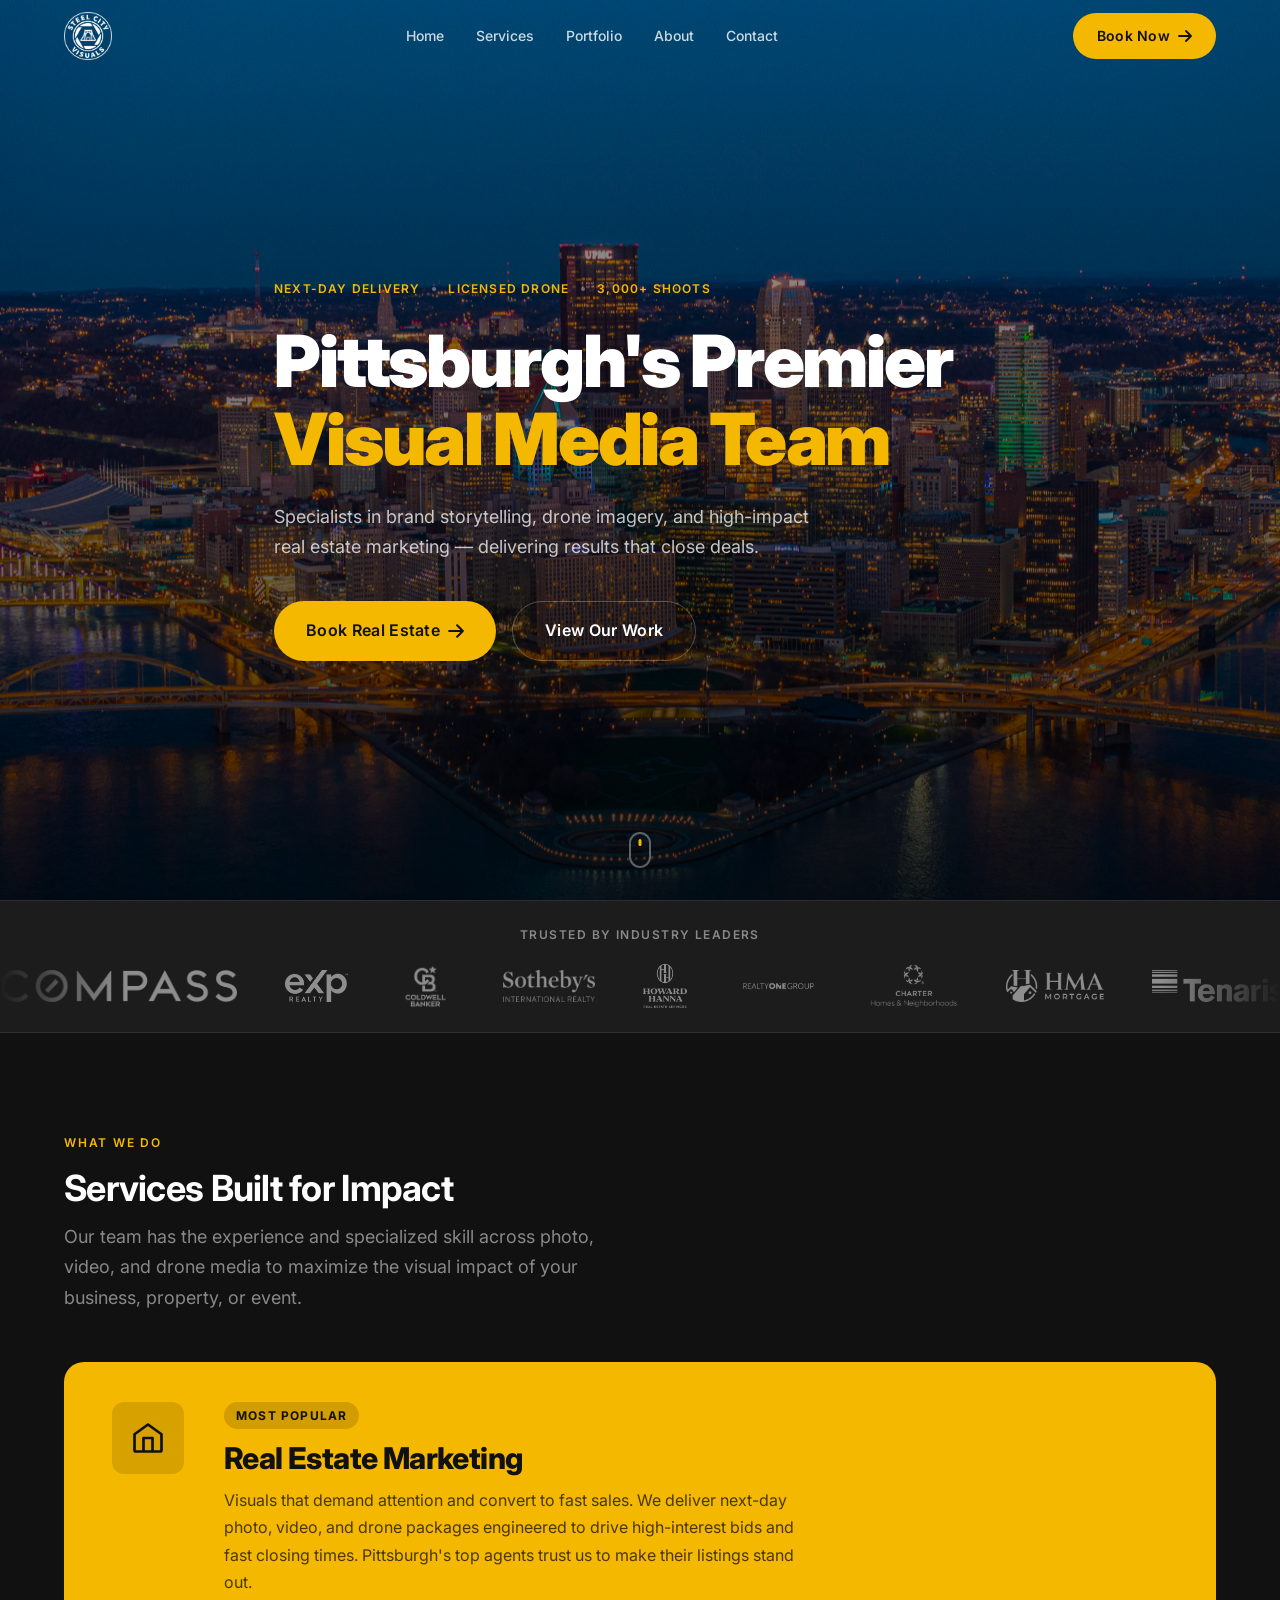
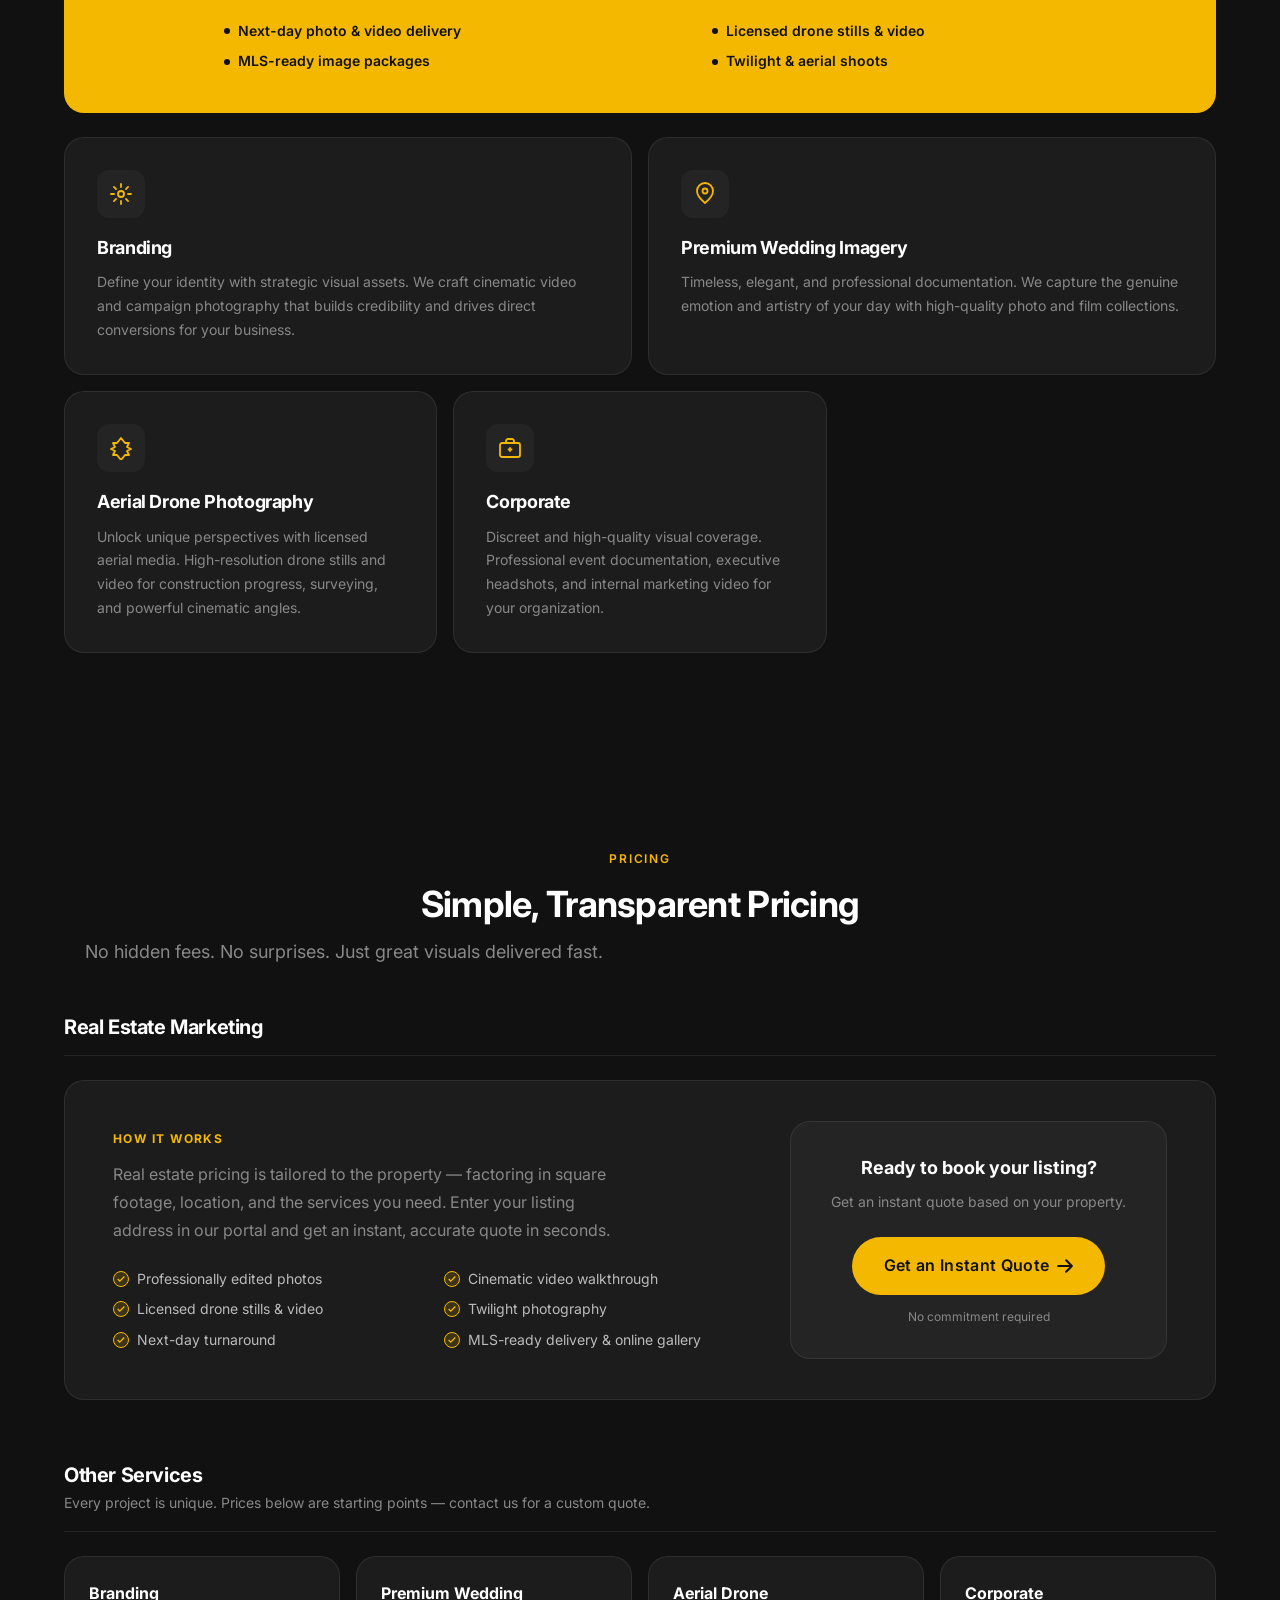
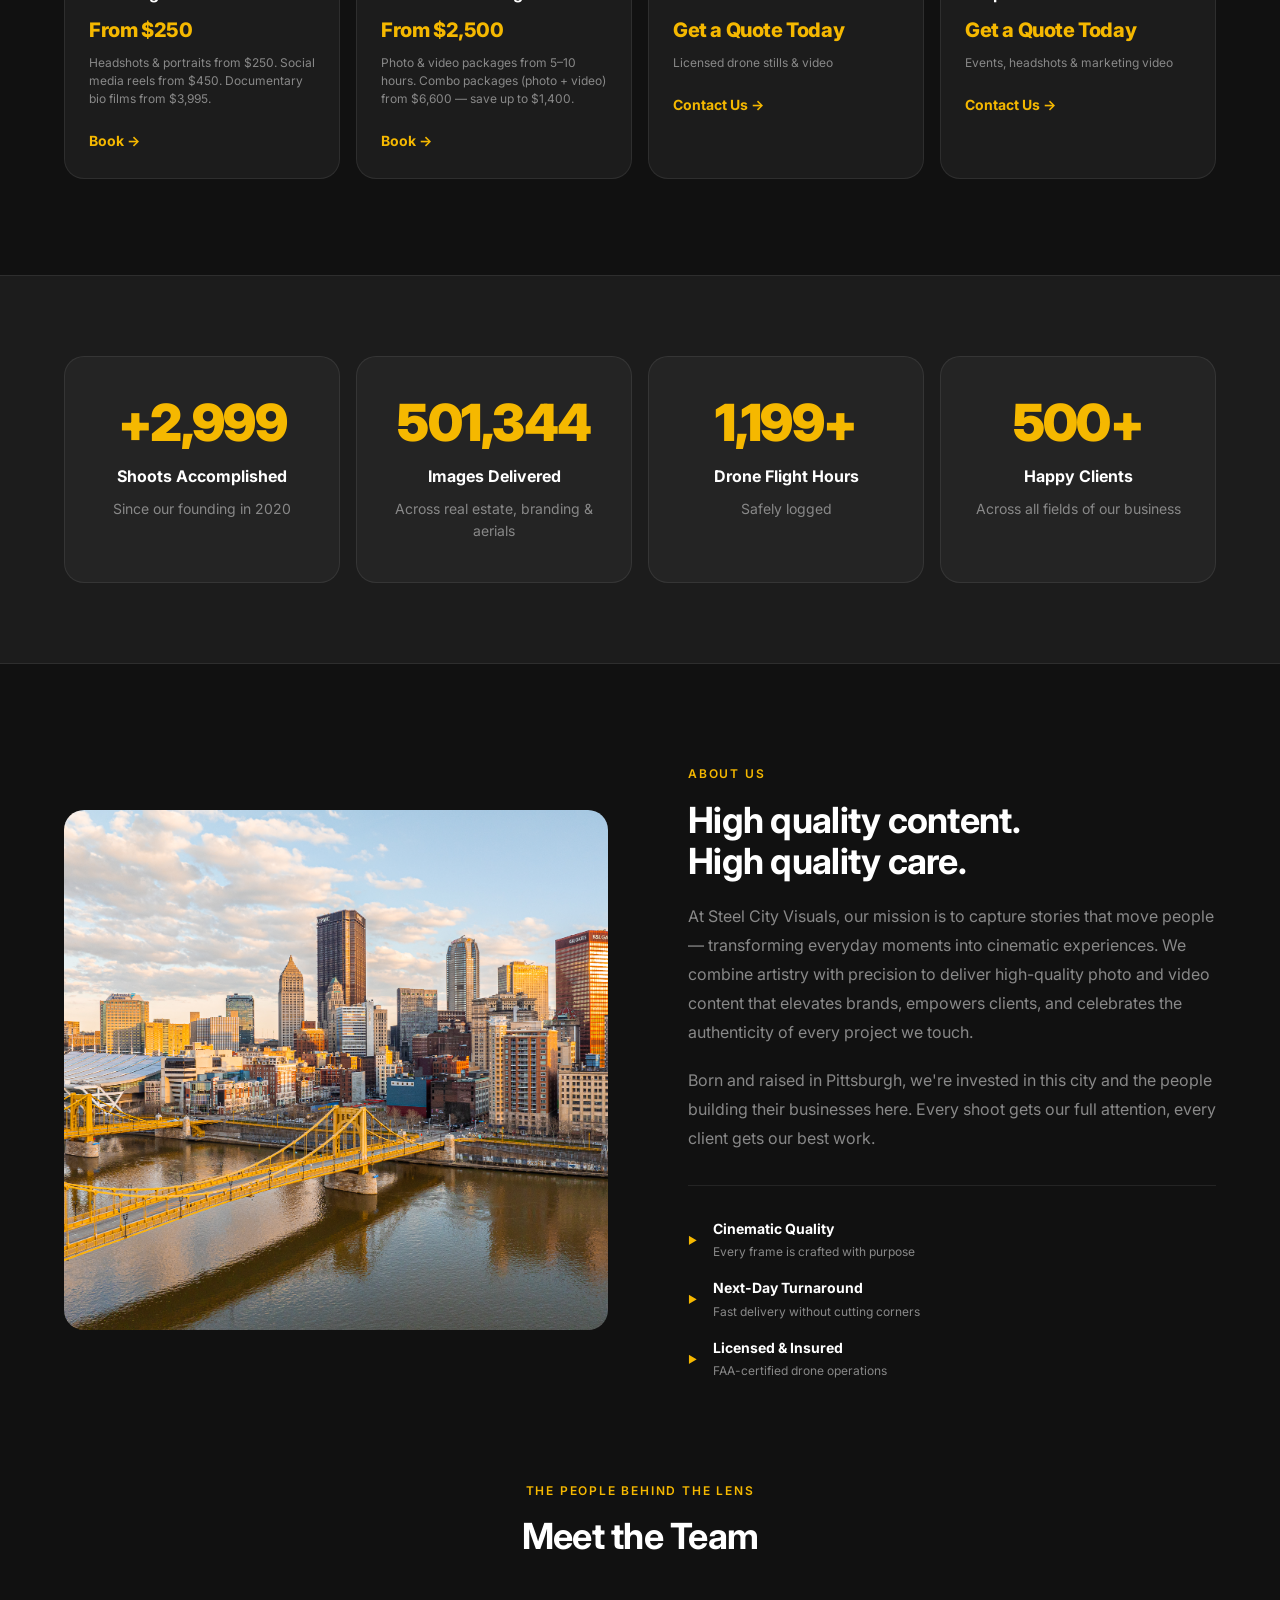
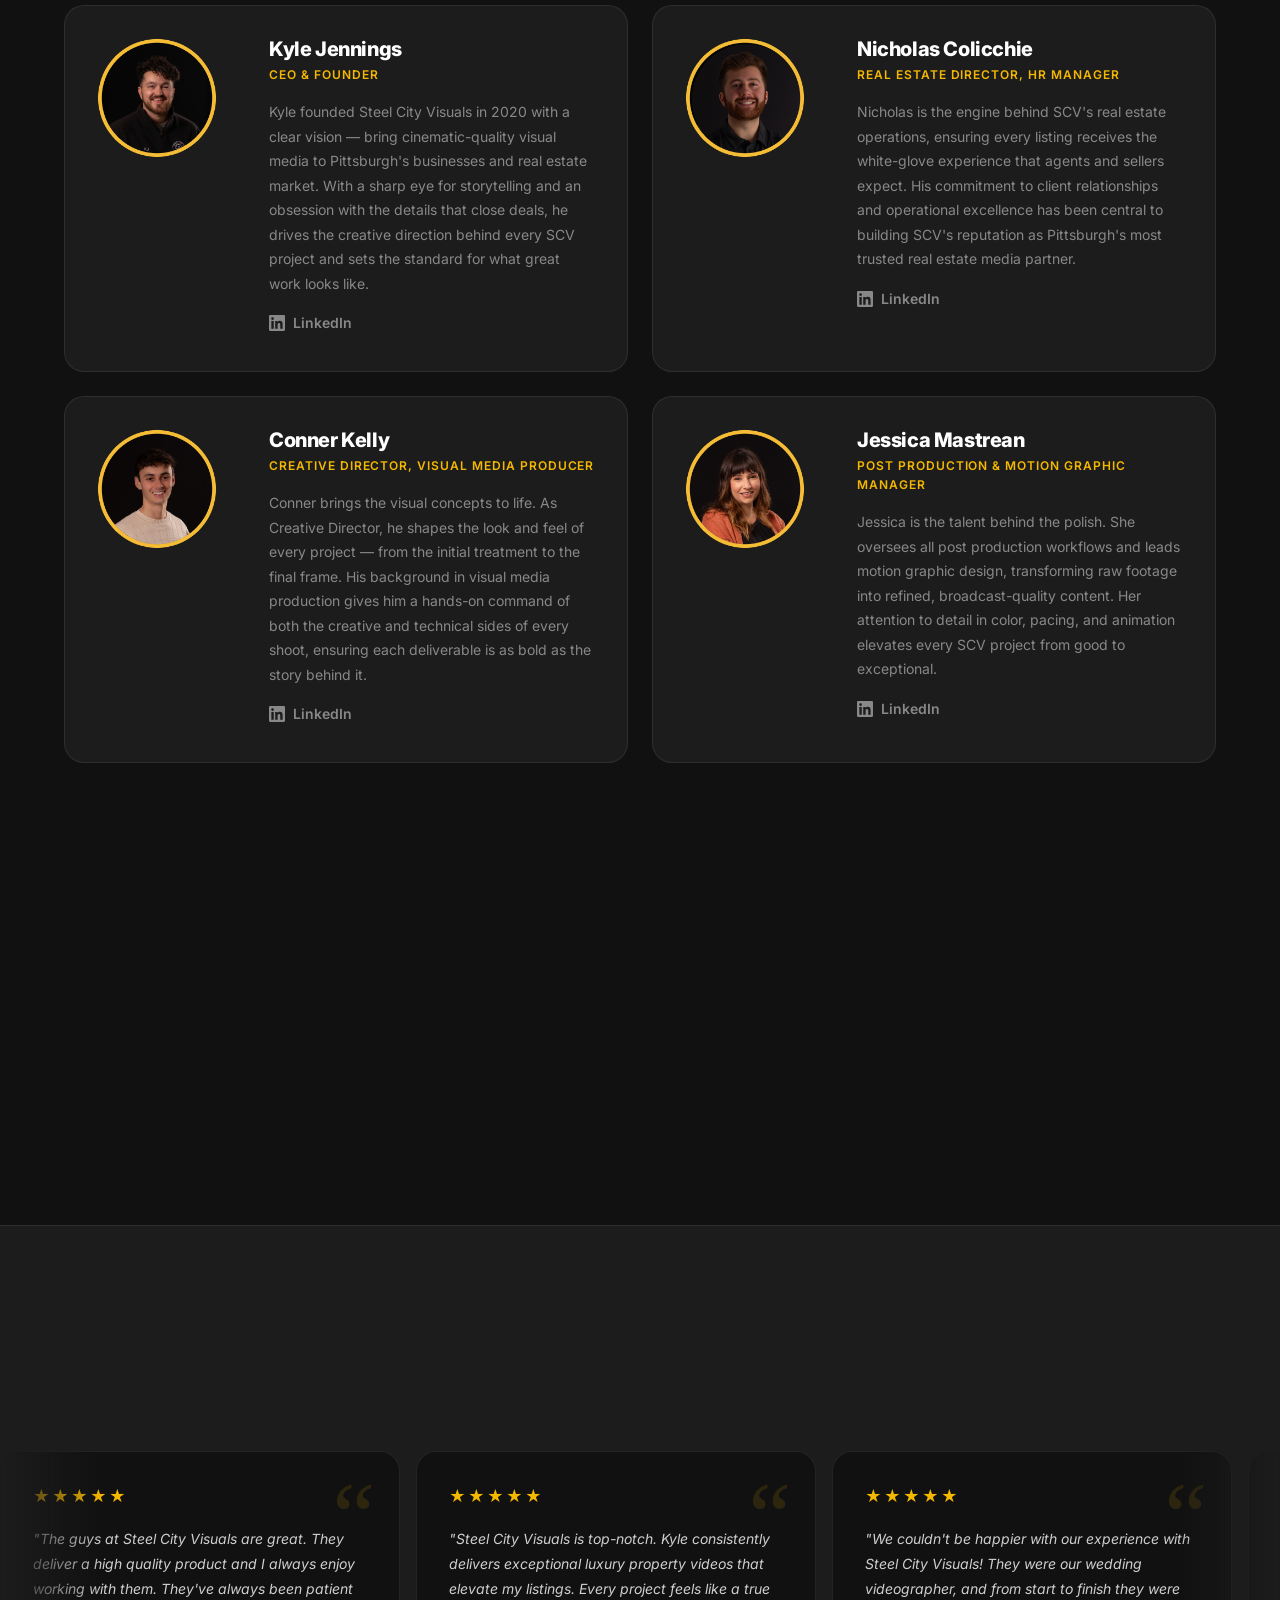
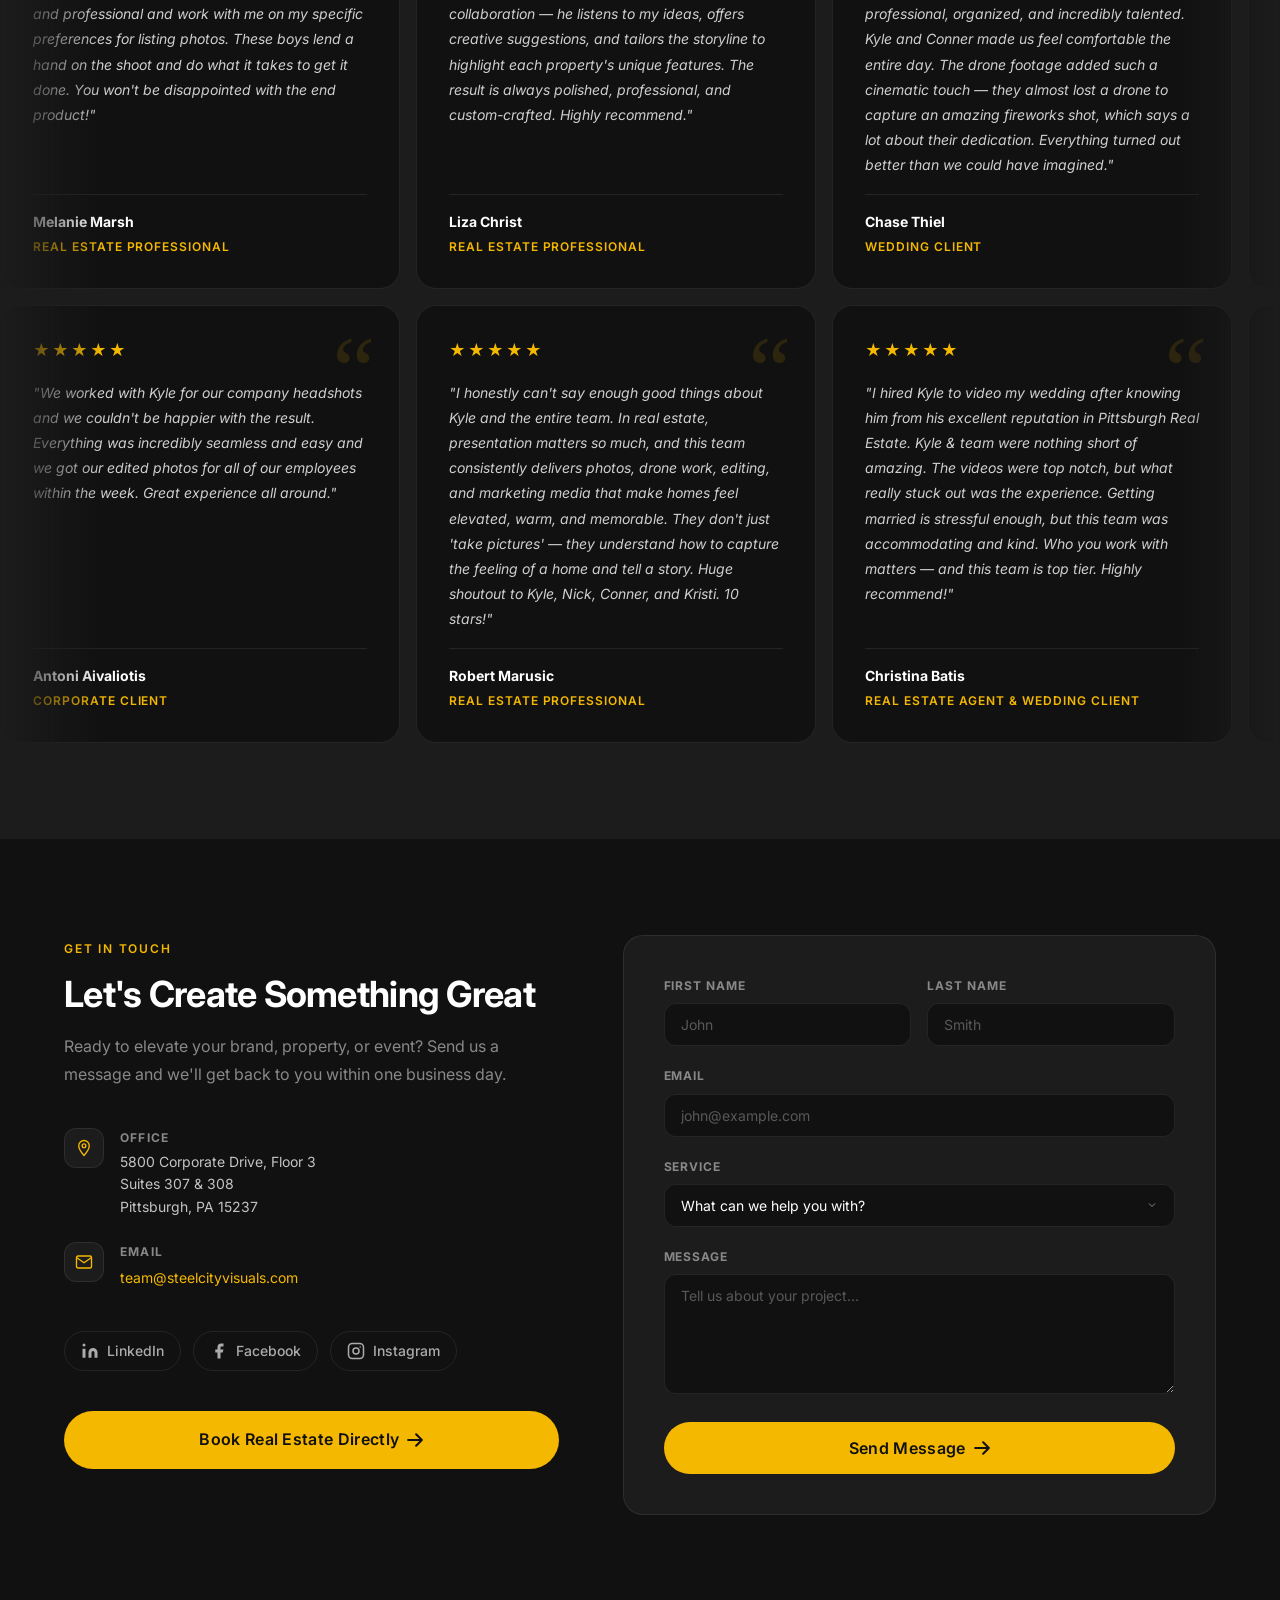
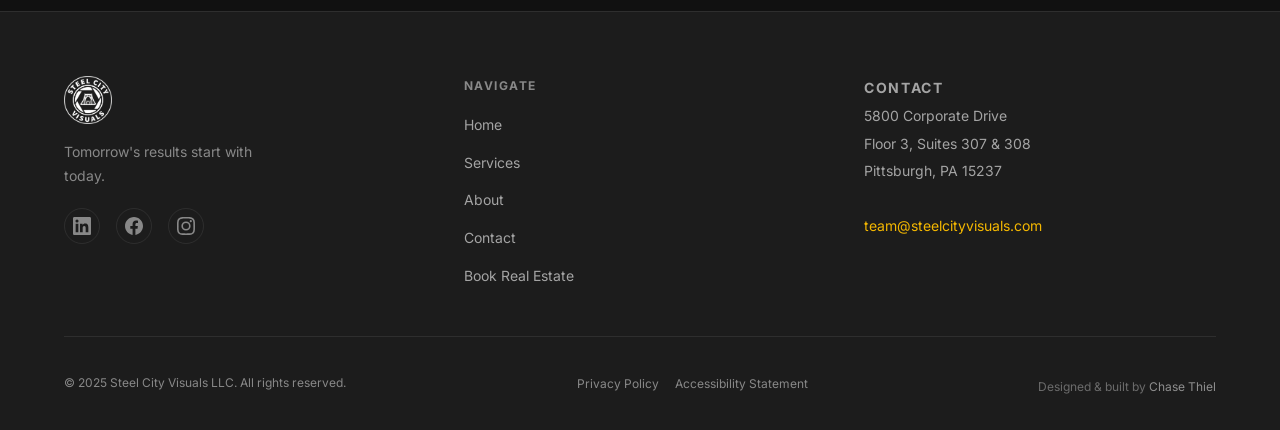
==== index.html @ d4baa5d6 "Add dev watermark" ====
<!DOCTYPE html>
<html lang="en">
<head>
  <meta charset="UTF-8" />
  <meta name="viewport" content="width=device-width, initial-scale=1.0" />
  <title>Steel City Visuals — Pittsburgh's Premier Visual Media Team</title>
  <meta name="description" content="Specialists in brand storytelling, drone imagery, and high-impact real estate marketing. Serving Pittsburgh and surrounding areas." />
  <link rel="icon" type="image/png" href="assets/images/brand/favicon.png" />

  <!-- Google Fonts -->
  <link rel="preconnect" href="https://fonts.googleapis.com" />
  <link rel="preconnect" href="https://fonts.gstatic.com" crossorigin />
  <link href="https://fonts.googleapis.com/css2?family=Inter:wght@400;500;600;700;800;900&display=swap" rel="stylesheet" />

  <!-- CSS -->
  <link rel="stylesheet" href="css/variables.css" />
  <link rel="stylesheet" href="css/base.css" />
  <link rel="stylesheet" href="css/layout.css" />
  <link rel="stylesheet" href="css/components.css" />
</head>
<body>

  <a href="#main-content" class="skip-nav">Skip to main content</a>

  <!-- ── Navigation ── -->
  <nav class="nav" id="nav">
    <div class="container">
      <div class="nav__inner">

        <a href="#home" class="nav__logo" aria-label="Steel City Visuals">
          <img src="assets/images/brand/logo-white.png" alt="Steel City Visuals" />
        </a>

        <ul class="nav__links">
          <li><a href="#home">Home</a></li>
          <li><a href="#services">Services</a></li>
          <li><a href="portfolio.html">Portfolio</a></li>
          <li><a href="#about">About</a></li>
          <li><a href="#contact">Contact</a></li>
        </ul>

        <div class="nav__cta">
          <a href="https://portal.steelcityvisuals.com/book" target="_blank" rel="noopener" class="btn btn-primary">
            Book Now
            <svg width="14" height="14" viewBox="0 0 14 14" fill="none" aria-hidden="true">
              <path d="M1 7h12M8 2l5 5-5 5" stroke="currentColor" stroke-width="1.8" stroke-linecap="round" stroke-linejoin="round"/>
            </svg>
          </a>
        </div>

        <button class="nav__hamburger" aria-label="Toggle menu" aria-expanded="false">
          <span></span>
          <span></span>
          <span></span>
        </button>

      </div>
    </div>
  </nav>

  <!-- Mobile menu -->
  <div class="nav__mobile" role="navigation" aria-label="Mobile navigation">
    <a href="#home">Home</a>
    <a href="#services">Services</a>
    <a href="portfolio.html">Portfolio</a>
    <a href="#about">About</a>
    <a href="#contact">Contact</a>
    <a href="https://portal.steelcityvisuals.com/book" target="_blank" rel="noopener" class="btn btn-primary">Book Now</a>
  </div>

  <main id="main-content">

    <!-- ── Hero ── -->
    <section class="hero" id="hero">
      <div class="hero__bg" style="background-image: url('assets/images/portfolio/aerial/pittsburgh-blue-hour.jpg');"></div>
      <div class="hero__overlay"></div>

      <div class="container hero__content">

        <div class="hero__badges reveal">
          <span class="hero__badge">Next-Day Delivery</span>
          <span class="hero__badge-dot"></span>
          <span class="hero__badge">Licensed Drone</span>
          <span class="hero__badge-dot"></span>
          <span class="hero__badge">3,000+ Shoots</span>
        </div>

        <h1 class="hero__headline reveal reveal-delay-1">
          Pittsburgh's Premier<br />
          <span class="hero__headline-accent">Visual Media Team</span>
        </h1>

        <p class="hero__sub reveal reveal-delay-2">
          Specialists in brand storytelling, drone imagery, and high-impact<br class="hero__br" />
          real estate marketing — delivering results that close deals.
        </p>

        <div class="hero__ctas reveal reveal-delay-3">
          <a href="https://portal.steelcityvisuals.com/book" target="_blank" rel="noopener" class="btn btn-primary btn-lg">
            Book Real Estate
            <svg width="16" height="16" viewBox="0 0 14 14" fill="none" aria-hidden="true">
              <path d="M1 7h12M8 2l5 5-5 5" stroke="currentColor" stroke-width="1.8" stroke-linecap="round" stroke-linejoin="round"/>
            </svg>
          </a>
          <a href="portfolio.html" class="btn btn-outline btn-lg">View Our Work</a>
        </div>

      </div>

      <!-- Scroll indicator -->
      <div class="hero__scroll" aria-hidden="true">
        <span></span>
      </div>
    </section>

    <!-- ── Trust Strip ── -->
    <section class="trust" aria-label="Partner organizations">
      <div class="trust__label">Trusted by industry leaders</div>
      <div class="trust__track-wrapper">
        <div class="trust__track">
          <img src="assets/images/partners/compass.png"            alt="Compass"                       class="trust__logo" />
          <img src="assets/images/partners/exp-realty.png"             alt="eXp Realty"                    class="trust__logo" />
          <img src="assets/images/partners/coldwell-banker.png"        alt="Coldwell Banker"               class="trust__logo trust__logo--tall" />
          <img src="assets/images/partners/sothebys.png"                        alt="Sotheby's International Realty" class="trust__logo" />
          <img src="assets/images/partners/howard-hanna.webp" alt="Howard Hanna" class="trust__logo trust__logo--tall" />
          <img src="assets/images/partners/realty-one-group.png" alt="Realty ONE Group"             class="trust__logo" />
          <img src="assets/images/partners/charter-homes.png"              alt="Charter Homes"                 class="trust__logo trust__logo--tall" />
          <img src="assets/images/partners/hma.png"                 alt="HMA Mortgage"                  class="trust__logo" />
          <img src="assets/images/partners/tenaris.png"                 alt="Tenaris"                       class="trust__logo" />
          <img src="assets/images/partners/coca-cola.webp"               alt="Abarta Coca-Cola"              class="trust__logo" />
          <!-- Duplicate set for seamless loop -->
          <img src="assets/images/partners/compass.png"            alt="Compass"                       class="trust__logo" aria-hidden="true" />
          <img src="assets/images/partners/exp-realty.png"             alt="eXp Realty"                    class="trust__logo" aria-hidden="true" />
          <img src="assets/images/partners/coldwell-banker.png"        alt="Coldwell Banker"               class="trust__logo trust__logo--tall" aria-hidden="true" />
          <img src="assets/images/partners/sothebys.png"                        alt="Sotheby's International Realty" class="trust__logo" aria-hidden="true" />
          <img src="assets/images/partners/howard-hanna.webp" alt="Howard Hanna" class="trust__logo trust__logo--tall" aria-hidden="true" />
          <img src="assets/images/partners/realty-one-group.png" alt="Realty ONE Group"             class="trust__logo" aria-hidden="true" />
          <img src="assets/images/partners/charter-homes.png"              alt="Charter Homes"                 class="trust__logo trust__logo--tall" aria-hidden="true" />
          <img src="assets/images/partners/hma.png"                 alt="HMA Mortgage"                  class="trust__logo" aria-hidden="true" />
          <img src="assets/images/partners/tenaris.png"                 alt="Tenaris"                       class="trust__logo" aria-hidden="true" />
          <img src="assets/images/partners/coca-cola.webp"               alt="Abarta Coca-Cola"              class="trust__logo" aria-hidden="true" />
        </div>
      </div>
    </section>

    <!-- ── Services ── -->
    <section class="section services" id="services">
      <div class="container">

        <div class="services__header reveal">
          <span class="section-label">What We Do</span>
          <h2 class="section-title">Services Built for Impact</h2>
          <p class="section-subtitle">Our team has the experience and specialized skill across photo, video, and drone media to maximize the visual impact of your business, property, or event.</p>
        </div>

        <!-- Featured card -->
        <div class="services__featured reveal reveal-delay-1">
          <div class="services__featured-icon">
            <svg width="36" height="36" viewBox="0 0 24 24" fill="none" aria-hidden="true">
              <path d="M3 9.5L12 3l9 6.5V20a1 1 0 01-1 1H4a1 1 0 01-1-1V9.5z" stroke="currentColor" stroke-width="1.8" stroke-linejoin="round"/>
              <path d="M9 21V12h6v9" stroke="currentColor" stroke-width="1.8" stroke-linejoin="round"/>
            </svg>
          </div>
          <div class="services__featured-content">
            <div class="services__featured-tag">Most Popular</div>
            <h3 class="services__featured-title">Real Estate Marketing</h3>
            <p class="services__featured-desc">Visuals that demand attention and convert to fast sales. We deliver next-day photo, video, and drone packages engineered to drive high-interest bids and fast closing times. Pittsburgh's top agents trust us to make their listings stand out.</p>
            <ul class="services__featured-list">
              <li>Next-day photo &amp; video delivery</li>
              <li>Licensed drone stills &amp; video</li>
              <li>MLS-ready image packages</li>
              <li>Twilight &amp; aerial shoots</li>
            </ul>
          </div>
        </div>

        <!-- Service grid -->
        <div class="services__grid">

          <div class="services__card reveal reveal-delay-1">
            <div class="services__card-icon">
              <svg width="24" height="24" viewBox="0 0 24 24" fill="none" aria-hidden="true">
                <circle cx="12" cy="12" r="3" stroke="currentColor" stroke-width="1.8"/>
                <path d="M12 2v3M12 19v3M2 12h3M19 12h3M4.93 4.93l2.12 2.12M16.95 16.95l2.12 2.12M4.93 19.07l2.12-2.12M16.95 7.05l2.12-2.12" stroke="currentColor" stroke-width="1.8" stroke-linecap="round"/>
              </svg>
            </div>
            <h3 class="services__card-title">Branding</h3>
            <p class="services__card-desc">Define your identity with strategic visual assets. We craft cinematic video and campaign photography that builds credibility and drives direct conversions for your business.</p>
          </div>

          <div class="services__card reveal reveal-delay-2">
            <div class="services__card-icon">
              <svg width="24" height="24" viewBox="0 0 24 24" fill="none" aria-hidden="true">
                <path d="M12 21C12 21 4 14.5 4 9a8 8 0 0116 0c0 5.5-8 12-8 12z" stroke="currentColor" stroke-width="1.8" stroke-linejoin="round"/>
                <circle cx="12" cy="9" r="2.5" stroke="currentColor" stroke-width="1.8"/>
              </svg>
            </div>
            <h3 class="services__card-title">Premium Wedding Imagery</h3>
            <p class="services__card-desc">Timeless, elegant, and professional documentation. We capture the genuine emotion and artistry of your day with high-quality photo and film collections.</p>
          </div>

          <div class="services__card reveal reveal-delay-3">
            <div class="services__card-icon">
              <svg width="24" height="24" viewBox="0 0 24 24" fill="none" aria-hidden="true">
                <path d="M12 2L8 7H4l2 4-4 2 4 2-2 4h4l4 5 4-5h4l-2-4 4-2-4-2 2-4h-4l-4-5z" stroke="currentColor" stroke-width="1.8" stroke-linejoin="round"/>
              </svg>
            </div>
            <h3 class="services__card-title">Aerial Drone Photography</h3>
            <p class="services__card-desc">Unlock unique perspectives with licensed aerial media. High-resolution drone stills and video for construction progress, surveying, and powerful cinematic angles.</p>
          </div>

          <div class="services__card reveal reveal-delay-4">
            <div class="services__card-icon">
              <svg width="24" height="24" viewBox="0 0 24 24" fill="none" aria-hidden="true">
                <rect x="2" y="7" width="20" height="14" rx="2" stroke="currentColor" stroke-width="1.8"/>
                <path d="M16 7V5a2 2 0 00-2-2h-4a2 2 0 00-2 2v2" stroke="currentColor" stroke-width="1.8" stroke-linejoin="round"/>
                <path d="M12 12v3M10.5 13.5h3" stroke="currentColor" stroke-width="1.8" stroke-linecap="round"/>
              </svg>
            </div>
            <h3 class="services__card-title">Corporate</h3>
            <p class="services__card-desc">Discreet and high-quality visual coverage. Professional event documentation, executive headshots, and internal marketing video for your organization.</p>
          </div>

          <!-- Social Media Marketing service card — hidden until business is ready to offer this
          <div class="services__card reveal reveal-delay-5">
            <div class="services__card-icon">
              <svg width="24" height="24" viewBox="0 0 24 24" fill="none" aria-hidden="true">
                <path d="M18 2h-3a5 5 0 00-5 5v3H7v4h3v8h4v-8h3l1-4h-4V7a1 1 0 011-1h3z" stroke="currentColor" stroke-width="1.8" stroke-linejoin="round"/>
              </svg>
            </div>
            <h3 class="services__card-title">Social Media Marketing</h3>
            <p class="services__card-desc">Elevate your brand's online presence with scroll-stopping content. We produce short-form video, reels, and photo assets engineered for engagement across Instagram, LinkedIn, and beyond.</p>
          </div>
          -->

        </div>
      </div>
    </section>

    <!-- ── Pricing ── -->
    <section class="section pricing" id="pricing">
      <div class="container">

        <div class="pricing__header reveal">
          <span class="section-label">Pricing</span>
          <h2 class="section-title">Simple, Transparent Pricing</h2>
          <p class="section-subtitle">No hidden fees. No surprises. Just great visuals delivered fast.</p>
        </div>

        <!-- Real Estate block -->
        <div class="pricing__category reveal">
          <h3 class="pricing__category-title">Real Estate Marketing</h3>
        </div>

        <div class="pricing__re-block reveal">
          <div class="pricing__re-left">
            <div class="pricing__re-label">How it works</div>
            <p class="pricing__re-desc">Real estate pricing is tailored to the property — factoring in square footage, location, and the services you need. Enter your listing address in our portal and get an instant, accurate quote in seconds.</p>
            <ul class="pricing__re-includes">
              <li>Professionally edited photos</li>
              <li>Cinematic video walkthrough</li>
              <li>Licensed drone stills &amp; video</li>
              <li>Twilight photography</li>
              <li>Next-day turnaround</li>
              <li>MLS-ready delivery &amp; online gallery</li>
            </ul>
          </div>
          <div class="pricing__re-right">
            <div class="pricing__re-cta-label">Ready to book your listing?</div>
            <div class="pricing__re-cta-sub">Get an instant quote based on your property.</div>
            <a href="https://portal.steelcityvisuals.com/book" target="_blank" rel="noopener" class="btn btn-primary btn-lg">
              Get an Instant Quote
              <svg width="16" height="16" viewBox="0 0 14 14" fill="none" aria-hidden="true">
                <path d="M1 7h12M8 2l5 5-5 5" stroke="currentColor" stroke-width="1.8" stroke-linecap="round" stroke-linejoin="round"/>
              </svg>
            </a>
            <div class="pricing__re-note">No commitment required</div>
          </div>
        </div>

        <!-- Social Media Marketing pricing section — hidden until business is ready to offer this
        <div class="pricing__category reveal">
          <h3 class="pricing__category-title">Social Media Marketing</h3>
        </div>

        <div class="pricing__social reveal">
          <div class="pricing__social-left">
            <div class="pricing__re-label">Custom packages</div>
            <p class="pricing__re-desc">Social media content is built around your brand, platform, and goals — no two strategies are the same. Whether you need a monthly content package, a one-time campaign, or ongoing short-form video production, we'll scope a plan that fits your business.</p>
            <ul class="pricing__re-includes">
              <li>Short-form video &amp; reels</li>
              <li>Platform-optimized photo content</li>
              <li>Story &amp; carousel assets</li>
              <li>Brand-consistent editing</li>
            </ul>
          </div>
          <div class="pricing__social-right">
            <div class="pricing__re-cta-label">Ready to grow your presence?</div>
            <div class="pricing__re-cta-sub">Tell us about your brand and we'll put together a custom quote.</div>
            <a href="#contact" class="btn btn-primary">
              Get a Quote Today
              <svg width="14" height="14" viewBox="0 0 14 14" fill="none" aria-hidden="true">
                <path d="M1 7h12M8 2l5 5-5 5" stroke="currentColor" stroke-width="1.8" stroke-linecap="round" stroke-linejoin="round"/>
              </svg>
            </a>
          </div>
        </div>
        -->

        <!-- Other services -->
        <div class="pricing__category reveal">
          <h3 class="pricing__category-title">Other Services</h3>
          <p class="pricing__category-sub">Every project is unique. Prices below are starting points — contact us for a custom quote.</p>
        </div>

        <div class="pricing__other reveal">

          <div class="pricing__other-card reveal reveal-delay-1">
            <div class="pricing__other-name">Branding</div>
            <div class="pricing__other-price">From $250</div>
            <div class="pricing__other-desc">Headshots &amp; portraits from $250. Social media reels from $450. Documentary bio films from $3,995.</div>
            <a href="https://portal.steelcityvisuals.com/book/branding/project" target="_blank" rel="noopener" class="pricing__other-link">Book →</a>
          </div>

          <div class="pricing__other-card reveal reveal-delay-2">
            <div class="pricing__other-name">Premium Wedding</div>
            <div class="pricing__other-price">From $2,500</div>
            <div class="pricing__other-desc">Photo &amp; video packages from 5–10 hours. Combo packages (photo + video) from $6,600 — save up to $1,400.</div>
            <a href="https://portal.steelcityvisuals.com/book/wedding/project" target="_blank" rel="noopener" class="pricing__other-link">Book →</a>
          </div>

          <div class="pricing__other-card reveal reveal-delay-3">
            <div class="pricing__other-name">Aerial Drone</div>
            <div class="pricing__other-price">Get a Quote Today</div>
            <div class="pricing__other-desc">Licensed drone stills &amp; video</div>
            <a href="index.html#contact" class="pricing__other-link">Contact Us →</a>
          </div>

          <div class="pricing__other-card reveal reveal-delay-4">
            <div class="pricing__other-name">Corporate</div>
            <div class="pricing__other-price">Get a Quote Today</div>
            <div class="pricing__other-desc">Events, headshots &amp; marketing video</div>
            <a href="index.html#contact" class="pricing__other-link">Contact Us →</a>
          </div>

        </div>

      </div>
    </section>

    <!-- ── Stats ── -->
    <section class="stats" id="stats">
      <div class="container">
        <div class="stats__grid">

          <div class="stats__item reveal">
            <div class="stats__number">
              <span class="stats__count" data-target="3000" data-prefix="+" data-suffix="">0</span>
            </div>
            <div class="stats__label">Shoots Accomplished</div>
            <div class="stats__sub">Since our founding in 2020</div>
          </div>

          <div class="stats__item reveal reveal-delay-1">
            <div class="stats__number">
              <span class="stats__count" data-target="501634" data-prefix="" data-suffix="">0</span>
            </div>
            <div class="stats__label">Images Delivered</div>
            <div class="stats__sub">Across real estate, branding &amp; aerials</div>
          </div>

          <div class="stats__item reveal reveal-delay-2">
            <div class="stats__number">
              <span class="stats__count" data-target="1200" data-prefix="" data-suffix="+">0</span>
            </div>
            <div class="stats__label">Drone Flight Hours</div>
            <div class="stats__sub">Safely logged</div>
          </div>

          <div class="stats__item reveal reveal-delay-3">
            <div class="stats__number">
              <span class="stats__count" data-target="500" data-prefix="" data-suffix="+">0</span>
            </div>
            <div class="stats__label">Happy Clients</div>
            <div class="stats__sub">Across all fields of our business</div>
          </div>

        </div>
      </div>
    </section>

    <!-- ── About ── -->
    <section class="section about" id="about">
      <div class="container">

        <!-- About SCV split -->
        <div class="about__split">
          <div class="about__image-wrap reveal">
            <img src="assets/images/site/about-bg.jpg" alt="Pittsburgh skyline at golden hour" class="about__image" />
          </div>

          <div class="about__content reveal reveal-delay-1">
            <span class="section-label">About Us</span>
            <h2 class="section-title">High quality content.<br />High quality care.</h2>
            <p class="about__body">At Steel City Visuals, our mission is to capture stories that move people — transforming everyday moments into cinematic experiences. We combine artistry with precision to deliver high-quality photo and video content that elevates brands, empowers clients, and celebrates the authenticity of every project we touch.</p>
            <p class="about__body">Born and raised in Pittsburgh, we're invested in this city and the people building their businesses here. Every shoot gets our full attention, every client gets our best work.</p>
            <div class="about__pillars">
              <div class="about__pillar">
                <div class="about__pillar-icon">&#9654;</div>
                <div>
                  <div class="about__pillar-title">Cinematic Quality</div>
                  <div class="about__pillar-sub">Every frame is crafted with purpose</div>
                </div>
              </div>
              <div class="about__pillar">
                <div class="about__pillar-icon">&#9654;</div>
                <div>
                  <div class="about__pillar-title">Next-Day Turnaround</div>
                  <div class="about__pillar-sub">Fast delivery without cutting corners</div>
                </div>
              </div>
              <div class="about__pillar">
                <div class="about__pillar-icon">&#9654;</div>
                <div>
                  <div class="about__pillar-title">Licensed &amp; Insured</div>
                  <div class="about__pillar-sub">FAA-certified drone operations</div>
                </div>
              </div>
            </div>
          </div>
        </div>

        <!-- Meet the Team -->
        <div class="team">
          <div class="team__header reveal">
            <span class="section-label">The People Behind the Lens</span>
            <h2 class="section-title">Meet the Team</h2>
          </div>

          <div class="team__grid">

            <div class="team__card reveal reveal-delay-1">
              <div class="team__photo-wrap">
                <img src="assets/images/team/kyle-jennings.png" alt="Kyle Jennings" class="team__photo" />
              </div>
              <div class="team__info">
                <h3 class="team__name">Kyle Jennings</h3>
                <div class="team__title">CEO &amp; Founder</div>
                <p class="team__bio">Kyle founded Steel City Visuals in 2020 with a clear vision — bring cinematic-quality visual media to Pittsburgh's businesses and real estate market. With a sharp eye for storytelling and an obsession with the details that close deals, he drives the creative direction behind every SCV project and sets the standard for what great work looks like.</p>
                <a href="https://www.linkedin.com/in/kyle-scot-jennings/" target="_blank" rel="noopener" class="team__linkedin" aria-label="Kyle Jennings on LinkedIn">
                  <svg width="16" height="16" viewBox="0 0 24 24" fill="currentColor" aria-hidden="true"><path d="M20.447 20.452h-3.554v-5.569c0-1.328-.027-3.037-1.852-3.037-1.853 0-2.136 1.445-2.136 2.939v5.667H9.351V9h3.414v1.561h.046c.477-.9 1.637-1.85 3.37-1.85 3.601 0 4.267 2.37 4.267 5.455v6.286zM5.337 7.433a2.062 2.062 0 0 1-2.063-2.065 2.064 2.064 0 1 1 2.063 2.065zm1.782 13.019H3.555V9h3.564v11.452zM22.225 0H1.771C.792 0 0 .774 0 1.729v20.542C0 23.227.792 24 1.771 24h20.451C23.2 24 24 23.227 24 22.271V1.729C24 .774 23.2 0 22.222 0h.003z"/></svg>
                  LinkedIn
                </a>
              </div>
            </div>

            <div class="team__card reveal reveal-delay-2">
              <div class="team__photo-wrap">
                <img src="assets/images/team/nick-colicchie.png" alt="Nicholas Colicchie" class="team__photo" />
              </div>
              <div class="team__info">
                <h3 class="team__name">Nicholas Colicchie</h3>
                <div class="team__title">Real Estate Director, HR Manager</div>
                <p class="team__bio">Nicholas is the engine behind SCV's real estate operations, ensuring every listing receives the white-glove experience that agents and sellers expect. His commitment to client relationships and operational excellence has been central to building SCV's reputation as Pittsburgh's most trusted real estate media partner.</p>
                <a href="https://www.linkedin.com/in/nicholas-colicchie-24631512b/" target="_blank" rel="noopener" class="team__linkedin" aria-label="Nicholas Colicchie on LinkedIn">
                  <svg width="16" height="16" viewBox="0 0 24 24" fill="currentColor" aria-hidden="true"><path d="M20.447 20.452h-3.554v-5.569c0-1.328-.027-3.037-1.852-3.037-1.853 0-2.136 1.445-2.136 2.939v5.667H9.351V9h3.414v1.561h.046c.477-.9 1.637-1.85 3.37-1.85 3.601 0 4.267 2.37 4.267 5.455v6.286zM5.337 7.433a2.062 2.062 0 0 1-2.063-2.065 2.064 2.064 0 1 1 2.063 2.065zm1.782 13.019H3.555V9h3.564v11.452zM22.225 0H1.771C.792 0 0 .774 0 1.729v20.542C0 23.227.792 24 1.771 24h20.451C23.2 24 24 23.227 24 22.271V1.729C24 .774 23.2 0 22.222 0h.003z"/></svg>
                  LinkedIn
                </a>
              </div>
            </div>

            <div class="team__card reveal reveal-delay-3">
              <div class="team__photo-wrap">
                <img src="assets/images/team/conner-kelly.png" alt="Conner Kelly" class="team__photo" />
              </div>
              <div class="team__info">
                <h3 class="team__name">Conner Kelly</h3>
                <div class="team__title">Creative Director, Visual Media Producer</div>
                <p class="team__bio">Conner brings the visual concepts to life. As Creative Director, he shapes the look and feel of every project — from the initial treatment to the final frame. His background in visual media production gives him a hands-on command of both the creative and technical sides of every shoot, ensuring each deliverable is as bold as the story behind it.</p>
                <a href="https://www.linkedin.com/in/connerkelly24/" target="_blank" rel="noopener" class="team__linkedin" aria-label="Conner Kelly on LinkedIn">
                  <svg width="16" height="16" viewBox="0 0 24 24" fill="currentColor" aria-hidden="true"><path d="M20.447 20.452h-3.554v-5.569c0-1.328-.027-3.037-1.852-3.037-1.853 0-2.136 1.445-2.136 2.939v5.667H9.351V9h3.414v1.561h.046c.477-.9 1.637-1.85 3.37-1.85 3.601 0 4.267 2.37 4.267 5.455v6.286zM5.337 7.433a2.062 2.062 0 0 1-2.063-2.065 2.064 2.064 0 1 1 2.063 2.065zm1.782 13.019H3.555V9h3.564v11.452zM22.225 0H1.771C.792 0 0 .774 0 1.729v20.542C0 23.227.792 24 1.771 24h20.451C23.2 24 24 23.227 24 22.271V1.729C24 .774 23.2 0 22.222 0h.003z"/></svg>
                  LinkedIn
                </a>
              </div>
            </div>

            <div class="team__card reveal reveal-delay-4">
              <div class="team__photo-wrap">
                <img src="assets/images/team/jessica-mastrean.png" alt="Jessica Mastrean" class="team__photo" />
              </div>
              <div class="team__info">
                <h3 class="team__name">Jessica Mastrean</h3>
                <div class="team__title">Post Production &amp; Motion Graphic Manager</div>
                <p class="team__bio">Jessica is the talent behind the polish. She oversees all post production workflows and leads motion graphic design, transforming raw footage into refined, broadcast-quality content. Her attention to detail in color, pacing, and animation elevates every SCV project from good to exceptional.</p>
                <a href="https://www.linkedin.com/in/jessicamastrean/" target="_blank" rel="noopener" class="team__linkedin" aria-label="Jessica Mastrean on LinkedIn">
                  <svg width="16" height="16" viewBox="0 0 24 24" fill="currentColor" aria-hidden="true"><path d="M20.447 20.452h-3.554v-5.569c0-1.328-.027-3.037-1.852-3.037-1.853 0-2.136 1.445-2.136 2.939v5.667H9.351V9h3.414v1.561h.046c.477-.9 1.637-1.85 3.37-1.85 3.601 0 4.267 2.37 4.267 5.455v6.286zM5.337 7.433a2.062 2.062 0 0 1-2.063-2.065 2.064 2.064 0 1 1 2.063 2.065zm1.782 13.019H3.555V9h3.564v11.452zM22.225 0H1.771C.792 0 0 .774 0 1.729v20.542C0 23.227.792 24 1.771 24h20.451C23.2 24 24 23.227 24 22.271V1.729C24 .774 23.2 0 22.222 0h.003z"/></svg>
                  LinkedIn
                </a>
              </div>
            </div>

            <div class="team__card reveal reveal-delay-1">
              <div class="team__photo-wrap">
                <img src="assets/images/team/jade-fuccaro.png" alt="Jade Fuccaro" class="team__photo" />
              </div>
              <div class="team__info">
                <h3 class="team__name">Jade Fuccaro</h3>
                <div class="team__title">Graphic Design Specialist</div>
                <p class="team__bio">Jade is SCV's design eye — crafting the visual assets, brand materials, and graphics that keep every client's identity sharp and consistent. From print to digital, she brings a refined aesthetic sensibility that complements SCV's photography and video work with cohesive, on-brand design.</p>
                <a href="https://www.linkedin.com/in/jadefuccaro/" target="_blank" rel="noopener" class="team__linkedin" aria-label="Jade Fuccaro on LinkedIn">
                  <svg width="16" height="16" viewBox="0 0 24 24" fill="currentColor" aria-hidden="true"><path d="M20.447 20.452h-3.554v-5.569c0-1.328-.027-3.037-1.852-3.037-1.853 0-2.136 1.445-2.136 2.939v5.667H9.351V9h3.414v1.561h.046c.477-.9 1.637-1.85 3.37-1.85 3.601 0 4.267 2.37 4.267 5.455v6.286zM5.337 7.433a2.062 2.062 0 0 1-2.063-2.065 2.064 2.064 0 1 1 2.063 2.065zm1.782 13.019H3.555V9h3.564v11.452zM22.225 0H1.771C.792 0 0 .774 0 1.729v20.542C0 23.227.792 24 1.771 24h20.451C23.2 24 24 23.227 24 22.271V1.729C24 .774 23.2 0 22.222 0h.003z"/></svg>
                  LinkedIn
                </a>
              </div>
            </div>

            <div class="team__card reveal reveal-delay-2">
              <div class="team__photo-wrap">
                <img src="assets/images/team/kristi-sipes.png" alt="Kristi Sipes" class="team__photo" />
              </div>
              <div class="team__info">
                <h3 class="team__name">Kristi Sipes</h3>
                <div class="team__title">Visual Media Producer</div>
                <p class="team__bio">Kristi is on the ground making every production run smoothly. As a Visual Media Producer, she coordinates shoots, manages logistics, and ensures the creative vision is executed flawlessly on set. Her professionalism and versatility make her an essential part of every SCV production from setup to wrap.</p>
                <a href="https://www.linkedin.com/in/kristisipes/" target="_blank" rel="noopener" class="team__linkedin" aria-label="Kristi Sipes on LinkedIn">
                  <svg width="16" height="16" viewBox="0 0 24 24" fill="currentColor" aria-hidden="true"><path d="M20.447 20.452h-3.554v-5.569c0-1.328-.027-3.037-1.852-3.037-1.853 0-2.136 1.445-2.136 2.939v5.667H9.351V9h3.414v1.561h.046c.477-.9 1.637-1.85 3.37-1.85 3.601 0 4.267 2.37 4.267 5.455v6.286zM5.337 7.433a2.062 2.062 0 0 1-2.063-2.065 2.064 2.064 0 1 1 2.063 2.065zm1.782 13.019H3.555V9h3.564v11.452zM22.225 0H1.771C.792 0 0 .774 0 1.729v20.542C0 23.227.792 24 1.771 24h20.451C23.2 24 24 23.227 24 22.271V1.729C24 .774 23.2 0 22.222 0h.003z"/></svg>
                  LinkedIn
                </a>
              </div>
            </div>

          </div>
        </div>

      </div>
    </section>

    <!-- ── Testimonials ── -->
    <section class="section testimonials" id="testimonials">

      <div class="container">
        <div class="testimonials__header reveal">
          <span class="section-label">Client Stories</span>
          <h2 class="section-title">What Our Clients Say</h2>
        </div>
      </div>

      <div class="testimonials__marquee-wrap">

        <!-- Row 1 — scrolls left -->
        <div class="testimonials__track testimonials__track--fwd">

          <div class="testimonials__card">
            <div class="testimonials__stars" aria-label="5 out of 5 stars">★★★★★</div>
            <blockquote class="testimonials__quote">"The guys at Steel City Visuals are great. They deliver a high quality product and I always enjoy working with them. They've always been patient and professional and work with me on my specific preferences for listing photos. These boys lend a hand on the shoot and do what it takes to get it done. You won't be disappointed with the end product!"</blockquote>
            <div class="testimonials__author">
              <div class="testimonials__name">Melanie Marsh</div>
              <div class="testimonials__role">Real Estate Professional</div>
            </div>
          </div>

          <div class="testimonials__card">
            <div class="testimonials__stars" aria-label="5 out of 5 stars">★★★★★</div>
            <blockquote class="testimonials__quote">"Steel City Visuals is top-notch. Kyle consistently delivers exceptional luxury property videos that elevate my listings. Every project feels like a true collaboration — he listens to my ideas, offers creative suggestions, and tailors the storyline to highlight each property's unique features. The result is always polished, professional, and custom-crafted. Highly recommend."</blockquote>
            <div class="testimonials__author">
              <div class="testimonials__name">Liza Christ</div>
              <div class="testimonials__role">Real Estate Professional</div>
            </div>
          </div>

          <div class="testimonials__card">
            <div class="testimonials__stars" aria-label="5 out of 5 stars">★★★★★</div>
            <blockquote class="testimonials__quote">"We couldn't be happier with our experience with Steel City Visuals! They were our wedding videographer, and from start to finish they were professional, organized, and incredibly talented. Kyle and Conner made us feel comfortable the entire day. The drone footage added such a cinematic touch — they almost lost a drone to capture an amazing fireworks shot, which says a lot about their dedication. Everything turned out better than we could have imagined."</blockquote>
            <div class="testimonials__author">
              <div class="testimonials__name">Chase Thiel</div>
              <div class="testimonials__role">Wedding Client</div>
            </div>
          </div>

          <div class="testimonials__card">
            <div class="testimonials__stars" aria-label="5 out of 5 stars">★★★★★</div>
            <blockquote class="testimonials__quote">"I've been using Steel City Visuals and working with the entire team for a little over a year now and the attention to detail, willingness to explain their process, and listen to help bring my vision to life is 6/5 stars if I could. Could not recommend more."</blockquote>
            <div class="testimonials__author">
              <div class="testimonials__name">Dylan Jenkins</div>
              <div class="testimonials__role">Healthcare &amp; Media Professional</div>
            </div>
          </div>

          <!-- Duplicate for seamless loop -->
          <div class="testimonials__card" aria-hidden="true">
            <div class="testimonials__stars">★★★★★</div>
            <blockquote class="testimonials__quote">"The guys at Steel City Visuals are great. They deliver a high quality product and I always enjoy working with them. They've always been patient and professional and work with me on my specific preferences for listing photos. These boys lend a hand on the shoot and do what it takes to get it done. You won't be disappointed with the end product!"</blockquote>
            <div class="testimonials__author">
              <div class="testimonials__name">Melanie Marsh</div>
              <div class="testimonials__role">Real Estate Professional</div>
            </div>
          </div>

          <div class="testimonials__card" aria-hidden="true">
            <div class="testimonials__stars">★★★★★</div>
            <blockquote class="testimonials__quote">"Steel City Visuals is top-notch. Kyle consistently delivers exceptional luxury property videos that elevate my listings. Every project feels like a true collaboration — he listens to my ideas, offers creative suggestions, and tailors the storyline to highlight each property's unique features. The result is always polished, professional, and custom-crafted. Highly recommend."</blockquote>
            <div class="testimonials__author">
              <div class="testimonials__name">Liza Christ</div>
              <div class="testimonials__role">Real Estate Professional</div>
            </div>
          </div>

          <div class="testimonials__card" aria-hidden="true">
            <div class="testimonials__stars">★★★★★</div>
            <blockquote class="testimonials__quote">"We couldn't be happier with our experience with Steel City Visuals! They were our wedding videographer, and from start to finish they were professional, organized, and incredibly talented. Kyle and Conner made us feel comfortable the entire day. The drone footage added such a cinematic touch — they almost lost a drone to capture an amazing fireworks shot, which says a lot about their dedication. Everything turned out better than we could have imagined."</blockquote>
            <div class="testimonials__author">
              <div class="testimonials__name">Chase Thiel</div>
              <div class="testimonials__role">Wedding Client</div>
            </div>
          </div>

          <div class="testimonials__card" aria-hidden="true">
            <div class="testimonials__stars">★★★★★</div>
            <blockquote class="testimonials__quote">"I've been using Steel City Visuals and working with the entire team for a little over a year now and the attention to detail, willingness to explain their process, and listen to help bring my vision to life is 6/5 stars if I could. Could not recommend more."</blockquote>
            <div class="testimonials__author">
              <div class="testimonials__name">Dylan Jenkins</div>
              <div class="testimonials__role">Healthcare &amp; Media Professional</div>
            </div>
          </div>

        </div>

        <!-- Row 2 — scrolls right -->
        <div class="testimonials__track testimonials__track--rev">

          <div class="testimonials__card">
            <div class="testimonials__stars" aria-label="5 out of 5 stars">★★★★★</div>
            <blockquote class="testimonials__quote">"We worked with Kyle for our company headshots and we couldn't be happier with the result. Everything was incredibly seamless and easy and we got our edited photos for all of our employees within the week. Great experience all around."</blockquote>
            <div class="testimonials__author">
              <div class="testimonials__name">Antoni Aivaliotis</div>
              <div class="testimonials__role">Corporate Client</div>
            </div>
          </div>

          <div class="testimonials__card">
            <div class="testimonials__stars" aria-label="5 out of 5 stars">★★★★★</div>
            <blockquote class="testimonials__quote">"I honestly can't say enough good things about Kyle and the entire team. In real estate, presentation matters so much, and this team consistently delivers photos, drone work, editing, and marketing media that make homes feel elevated, warm, and memorable. They don't just 'take pictures' — they understand how to capture the feeling of a home and tell a story. Huge shoutout to Kyle, Nick, Conner, and Kristi. 10 stars!"</blockquote>
            <div class="testimonials__author">
              <div class="testimonials__name">Robert Marusic</div>
              <div class="testimonials__role">Real Estate Professional</div>
            </div>
          </div>

          <div class="testimonials__card">
            <div class="testimonials__stars" aria-label="5 out of 5 stars">★★★★★</div>
            <blockquote class="testimonials__quote">"I hired Kyle to video my wedding after knowing him from his excellent reputation in Pittsburgh Real Estate. Kyle &amp; team were nothing short of amazing. The videos were top notch, but what really stuck out was the experience. Getting married is stressful enough, but this team was accommodating and kind. Who you work with matters — and this team is top tier. Highly recommend!"</blockquote>
            <div class="testimonials__author">
              <div class="testimonials__name">Christina Batis</div>
              <div class="testimonials__role">Real Estate Agent &amp; Wedding Client</div>
            </div>
          </div>

          <div class="testimonials__card">
            <div class="testimonials__stars" aria-label="5 out of 5 stars">★★★★★</div>
            <blockquote class="testimonials__quote">"Did an amazing job with our engagement pictures! They went out to the scene at midnight the day before to ensure the positioning of the shoot was going to work out given active construction. SCV will treat you as if you are a long time friend. Go support a small business!"</blockquote>
            <div class="testimonials__author">
              <div class="testimonials__name">Michael Ujevich</div>
              <div class="testimonials__role">Dick's Sporting Goods</div>
            </div>
          </div>

          <!-- Duplicate for seamless loop -->
          <div class="testimonials__card" aria-hidden="true">
            <div class="testimonials__stars">★★★★★</div>
            <blockquote class="testimonials__quote">"We worked with Kyle for our company headshots and we couldn't be happier with the result. Everything was incredibly seamless and easy and we got our edited photos for all of our employees within the week. Great experience all around."</blockquote>
            <div class="testimonials__author">
              <div class="testimonials__name">Antoni Aivaliotis</div>
              <div class="testimonials__role">Corporate Client</div>
            </div>
          </div>

          <div class="testimonials__card" aria-hidden="true">
            <div class="testimonials__stars">★★★★★</div>
            <blockquote class="testimonials__quote">"I honestly can't say enough good things about Kyle and the entire team. In real estate, presentation matters so much, and this team consistently delivers photos, drone work, editing, and marketing media that make homes feel elevated, warm, and memorable. They don't just 'take pictures' — they understand how to capture the feeling of a home and tell a story. Huge shoutout to Kyle, Nick, Conner, and Kristi. 10 stars!"</blockquote>
            <div class="testimonials__author">
              <div class="testimonials__name">Robert Marusic</div>
              <div class="testimonials__role">Real Estate Professional</div>
            </div>
          </div>

          <div class="testimonials__card" aria-hidden="true">
            <div class="testimonials__stars">★★★★★</div>
            <blockquote class="testimonials__quote">"I hired Kyle to video my wedding after knowing him from his excellent reputation in Pittsburgh Real Estate. Kyle &amp; team were nothing short of amazing. The videos were top notch, but what really stuck out was the experience. Getting married is stressful enough, but this team was accommodating and kind. Who you work with matters — and this team is top tier. Highly recommend!"</blockquote>
            <div class="testimonials__author">
              <div class="testimonials__name">Christina Batis</div>
              <div class="testimonials__role">Real Estate Agent &amp; Wedding Client</div>
            </div>
          </div>

          <div class="testimonials__card" aria-hidden="true">
            <div class="testimonials__stars">★★★★★</div>
            <blockquote class="testimonials__quote">"Did an amazing job with our engagement pictures! They went out to the scene at midnight the day before to ensure the positioning of the shoot was going to work out given active construction. SCV will treat you as if you are a long time friend. Go support a small business!"</blockquote>
            <div class="testimonials__author">
              <div class="testimonials__name">Michael Ujevich</div>
              <div class="testimonials__role">Dick's Sporting Goods</div>
            </div>
          </div>

        </div>

      </div>

    </section>

    <!-- ── Contact ── -->
    <section class="section contact" id="contact">
      <div class="container">

        <div class="contact__inner">

          <!-- Left: info -->
          <div class="contact__info reveal">
            <span class="section-label">Get In Touch</span>
            <h2 class="section-title">Let's Create Something Great</h2>
            <p class="contact__intro">Ready to elevate your brand, property, or event? Send us a message and we'll get back to you within one business day.</p>

            <div class="contact__details">
              <div class="contact__detail">
                <div class="contact__detail-icon">
                  <svg width="18" height="18" viewBox="0 0 24 24" fill="none" aria-hidden="true">
                    <path d="M12 2C8.13 2 5 5.13 5 9c0 5.25 7 13 7 13s7-7.75 7-13c0-3.87-3.13-7-7-7z" stroke="currentColor" stroke-width="1.8" stroke-linejoin="round"/>
                    <circle cx="12" cy="9" r="2.5" stroke="currentColor" stroke-width="1.8"/>
                  </svg>
                </div>
                <div>
                  <div class="contact__detail-label">Office</div>
                  <div class="contact__detail-value">5800 Corporate Drive, Floor 3<br />Suites 307 &amp; 308<br />Pittsburgh, PA 15237</div>
                </div>
              </div>

              <div class="contact__detail">
                <div class="contact__detail-icon">
                  <svg width="18" height="18" viewBox="0 0 24 24" fill="none" aria-hidden="true">
                    <path d="M4 4h16c1.1 0 2 .9 2 2v12c0 1.1-.9 2-2 2H4c-1.1 0-2-.9-2-2V6c0-1.1.9-2 2-2z" stroke="currentColor" stroke-width="1.8" stroke-linejoin="round"/>
                    <path d="M22 6l-10 7L2 6" stroke="currentColor" stroke-width="1.8" stroke-linejoin="round"/>
                  </svg>
                </div>
                <div>
                  <div class="contact__detail-label">Email</div>
                  <a href="mailto:team@steelcityvisuals.com" class="contact__detail-value contact__detail-link">team@steelcityvisuals.com</a>
                </div>
              </div>
            </div>

            <div class="contact__socials">
              <a href="https://www.linkedin.com/company/steel-city-visuals" target="_blank" rel="noopener" class="contact__social-link" aria-label="LinkedIn">
                <svg width="18" height="18" viewBox="0 0 24 24" fill="currentColor"><path d="M16 8a6 6 0 016 6v7h-4v-7a2 2 0 00-2-2 2 2 0 00-2 2v7h-4v-7a6 6 0 016-6zM2 9h4v12H2z"/><circle cx="4" cy="4" r="2" fill="currentColor"/></svg>
                LinkedIn
              </a>
              <a href="https://www.facebook.com/steelcityvisuals" target="_blank" rel="noopener" class="contact__social-link" aria-label="Facebook">
                <svg width="18" height="18" viewBox="0 0 24 24" fill="currentColor"><path d="M18 2h-3a5 5 0 00-5 5v3H7v4h3v8h4v-8h3l1-4h-4V7a1 1 0 011-1h3z"/></svg>
                Facebook
              </a>
              <a href="https://www.instagram.com/steelcityvisuals" target="_blank" rel="noopener" class="contact__social-link" aria-label="Instagram">
                <svg width="18" height="18" viewBox="0 0 24 24" fill="none" stroke="currentColor" stroke-width="2"><rect x="2" y="2" width="20" height="20" rx="5" ry="5"/><circle cx="12" cy="12" r="4"/><circle cx="17.5" cy="6.5" r="1" fill="currentColor" stroke="none"/></svg>
                Instagram
              </a>
            </div>

            <a href="https://portal.steelcityvisuals.com/book" target="_blank" rel="noopener" class="btn btn-primary btn-lg contact__book-btn">
              Book Real Estate Directly
              <svg width="16" height="16" viewBox="0 0 14 14" fill="none" aria-hidden="true">
                <path d="M1 7h12M8 2l5 5-5 5" stroke="currentColor" stroke-width="1.8" stroke-linecap="round" stroke-linejoin="round"/>
              </svg>
            </a>
          </div>

          <!-- Right: form -->
          <div class="contact__form-wrap reveal reveal-delay-2">
            <!-- Form submission to be wired up later -->
            <form class="contact__form" id="contact-form" action="https://formspree.io/f/xqejzloe" method="POST">
              <div class="contact__form-row">
                <div class="contact__field">
                  <label for="first-name" class="contact__label">First Name</label>
                  <input type="text" id="first-name" name="first-name" class="contact__input" placeholder="John" required />
                </div>
                <div class="contact__field">
                  <label for="last-name" class="contact__label">Last Name</label>
                  <input type="text" id="last-name" name="last-name" class="contact__input" placeholder="Smith" required />
                </div>
              </div>

              <div class="contact__field">
                <label for="email" class="contact__label">Email</label>
                <input type="email" id="email" name="email" class="contact__input" placeholder="john@example.com" required />
              </div>

              <div class="contact__field">
                <label for="service" class="contact__label">Service</label>
                <select id="service" name="service" class="contact__input contact__select">
                  <option value="" disabled selected>What can we help you with?</option>
                  <option value="real-estate">Real Estate Marketing</option>
                  <option value="branding">Branding</option>
                  <option value="wedding">Premium Wedding Imagery</option>
                  <option value="drone">Aerial Drone Photography</option>
                  <option value="corporate">Corporate</option>
                  <option value="other">Other</option>
                </select>
              </div>

              <div class="contact__field">
                <label for="message" class="contact__label">Message</label>
                <textarea id="message" name="message" class="contact__input contact__textarea" placeholder="Tell us about your project..." rows="5"></textarea>
              </div>

              <button type="submit" class="btn btn-primary btn-lg contact__submit">
                Send Message
                <svg width="16" height="16" viewBox="0 0 14 14" fill="none" aria-hidden="true">
                  <path d="M1 7h12M8 2l5 5-5 5" stroke="currentColor" stroke-width="1.8" stroke-linecap="round" stroke-linejoin="round"/>
                </svg>
              </button>
            </form>

            <div class="contact__success" id="contact-success" hidden>
              <svg width="40" height="40" viewBox="0 0 24 24" fill="none" aria-hidden="true">
                <circle cx="12" cy="12" r="10" stroke="currentColor" stroke-width="1.8"/>
                <path d="M8 12l3 3 5-5" stroke="currentColor" stroke-width="1.8" stroke-linecap="round" stroke-linejoin="round"/>
              </svg>
              <h3>Message Sent!</h3>
              <p>Thanks for reaching out — we'll get back to you within one business day.</p>
            </div>
          </div>

        </div>
      </div>
    </section>

  </main>

  <!-- ── Footer ── -->
  <footer class="footer">
    <div class="container">
      <div class="footer__top">

        <div class="footer__brand">
          <img src="assets/images/brand/logo-white.png" alt="Steel City Visuals" class="footer__logo" />
          <p class="footer__tagline">Tomorrow's results start with today.</p>
          <div class="footer__socials">
            <a href="https://www.linkedin.com/company/steel-city-visuals" target="_blank" rel="noopener" aria-label="LinkedIn">
              <svg width="18" height="18" viewBox="0 0 24 24" fill="currentColor" aria-hidden="true"><path d="M20.447 20.452h-3.554v-5.569c0-1.328-.027-3.037-1.852-3.037-1.853 0-2.136 1.445-2.136 2.939v5.667H9.351V9h3.414v1.561h.046c.477-.9 1.637-1.85 3.37-1.85 3.601 0 4.267 2.37 4.267 5.455v6.286zM5.337 7.433a2.062 2.062 0 0 1-2.063-2.065 2.064 2.064 0 1 1 2.063 2.065zm1.782 13.019H3.555V9h3.564v11.452zM22.225 0H1.771C.792 0 0 .774 0 1.729v20.542C0 23.227.792 24 1.771 24h20.451C23.2 24 24 23.227 24 22.271V1.729C24 .774 23.2 0 22.222 0h.003z"/></svg>
            </a>
            <a href="https://www.facebook.com/steelcityvisuals" target="_blank" rel="noopener" aria-label="Facebook">
              <svg width="18" height="18" viewBox="0 0 24 24" fill="currentColor" aria-hidden="true"><path d="M24 12.073c0-6.627-5.373-12-12-12s-12 5.373-12 12c0 5.99 4.388 10.954 10.125 11.854v-8.385H7.078v-3.47h3.047V9.43c0-3.007 1.792-4.669 4.533-4.669 1.312 0 2.686.235 2.686.235v2.953H15.83c-1.491 0-1.956.925-1.956 1.874v2.25h3.328l-.532 3.47h-2.796v8.385C19.612 23.027 24 18.062 24 12.073z"/></svg>
            </a>
            <a href="https://www.instagram.com/steelcityvisuals" target="_blank" rel="noopener" aria-label="Instagram">
              <svg width="18" height="18" viewBox="0 0 24 24" fill="currentColor" aria-hidden="true"><path d="M12 2.163c3.204 0 3.584.012 4.85.07 3.252.148 4.771 1.691 4.919 4.919.058 1.265.069 1.645.069 4.849 0 3.205-.012 3.584-.069 4.849-.149 3.225-1.664 4.771-4.919 4.919-1.266.058-1.644.07-4.85.07-3.204 0-3.584-.012-4.849-.07-3.26-.149-4.771-1.699-4.919-4.92-.058-1.265-.07-1.644-.07-4.849 0-3.204.013-3.583.07-4.849.149-3.227 1.664-4.771 4.919-4.919 1.266-.057 1.645-.069 4.849-.069zM12 0C8.741 0 8.333.014 7.053.072 2.695.272.273 2.69.073 7.052.014 8.333 0 8.741 0 12c0 3.259.014 3.668.072 4.948.2 4.358 2.618 6.78 6.98 6.98C8.333 23.986 8.741 24 12 24c3.259 0 3.668-.014 4.948-.072 4.354-.2 6.782-2.618 6.979-6.98.059-1.28.073-1.689.073-4.948 0-3.259-.014-3.667-.072-4.947-.196-4.354-2.617-6.78-6.979-6.98C15.668.014 15.259 0 12 0zm0 5.838a6.162 6.162 0 1 0 0 12.324 6.162 6.162 0 0 0 0-12.324zM12 16a4 4 0 1 1 0-8 4 4 0 0 1 0 8zm6.406-11.845a1.44 1.44 0 1 0 0 2.881 1.44 1.44 0 0 0 0-2.881z"/></svg>
            </a>
          </div>
        </div>

        <div>
          <p class="footer__heading">Navigate</p>
          <ul class="footer__links">
            <li><a href="#home">Home</a></li>
            <li><a href="#services">Services</a></li>
            <li><a href="#about">About</a></li>
            <li><a href="#contact">Contact</a></li>
            <li><a href="https://portal.steelcityvisuals.com/book" target="_blank" rel="noopener">Book Real Estate</a></li>
          </ul>
        </div>

        <div class="footer__contact">
          <p class="footer__heading">Contact</p>
          <p>5800 Corporate Drive</p>
          <p>Floor 3, Suites 307 &amp; 308</p>
          <p>Pittsburgh, PA 15237</p>
          <br />
          <a href="mailto:team@steelcityvisuals.com">team@steelcityvisuals.com</a>
        </div>

      </div>

      <div class="footer__bottom">
        <p>&copy; 2025 Steel City Visuals LLC. All rights reserved.</p>
        <div style="display:flex; gap: var(--space-4);">
          <a href="privacy.html">Privacy Policy</a>
          <a href="accessibility.html">Accessibility Statement</a>
        </div>
        <p style="font-size:var(--text-xs); color:rgba(255,255,255,0.35); margin-top:var(--space-2);">Designed &amp; built by <a href="https://www.thielsoftware.com" target="_blank" rel="noopener" style="color:rgba(255,255,255,0.5); text-decoration:none;">Chase Thiel</a></p>
      </div>
    </div>
  </footer>

  <!-- Back to Top -->
  <button class="back-to-top" id="back-to-top" aria-label="Back to top">
    <svg width="20" height="20" viewBox="0 0 24 24" fill="none" aria-hidden="true">
      <path d="M12 19V5M5 12l7-7 7 7" stroke="currentColor" stroke-width="2" stroke-linecap="round" stroke-linejoin="round"/>
    </svg>
  </button>

  <!-- JS -->
  <script src="js/nav.js"></script>
  <script src="js/animations.js"></script>
  <script src="js/contact.js"></script>

</body>
</html>
---- css/variables.css ----
:root {
  /* Colors */
  --color-bg:         #111111;
  --color-surface:    #1c1c1c;
  --color-surface-alt:#242424;
  --color-accent:     #F5B800;
  --color-accent-dark:#c99700;
  --color-text:       #ffffff;
  --color-muted:      #888888;
  --color-border:     rgba(255, 255, 255, 0.08);

  /* Typography */
  --font-sans: 'Inter', system-ui, -apple-system, sans-serif;
  --font-display: 'Inter', system-ui, -apple-system, sans-serif;

  /* Font sizes */
  --text-xs:   0.75rem;
  --text-sm:   0.875rem;
  --text-base: 1rem;
  --text-lg:   1.125rem;
  --text-xl:   1.25rem;
  --text-2xl:  1.5rem;
  --text-3xl:  1.875rem;
  --text-4xl:  2.25rem;
  --text-5xl:  3rem;
  --text-6xl:  3.75rem;

  /* Spacing */
  --space-1:  0.25rem;
  --space-2:  0.5rem;
  --space-3:  0.75rem;
  --space-4:  1rem;
  --space-5:  1.25rem;
  --space-6:  1.5rem;
  --space-8:  2rem;
  --space-10: 2.5rem;
  --space-12: 3rem;
  --space-16: 4rem;
  --space-20: 5rem;
  --space-24: 6rem;

  /* Layout */
  --max-width: 1200px;
  --nav-height: 72px;

  /* Borders */
  --radius-sm:  6px;
  --radius-md:  12px;
  --radius-lg:  20px;
  --radius-full: 9999px;

  /* Transitions */
  --transition-fast: 150ms ease;
  --transition-base: 250ms ease;
  --transition-slow: 400ms ease;

  /* Shadows */
  --shadow-sm: 0 1px 3px rgba(0, 0, 0, 0.4);
  --shadow-md: 0 4px 16px rgba(0, 0, 0, 0.5);
  --shadow-lg: 0 8px 32px rgba(0, 0, 0, 0.6);
}
---- css/base.css ----
/* ── Reset ── */
*, *::before, *::after {
  box-sizing: border-box;
  margin: 0;
  padding: 0;
}

[hidden] { display: none !important; }

/* ── Skip Navigation ── */
.skip-nav {
  position: absolute;
  top: -100%;
  left: var(--space-4);
  background: var(--color-accent);
  color: #111111;
  padding: var(--space-3) var(--space-6);
  border-radius: var(--radius-md);
  font-weight: 700;
  font-size: var(--text-sm);
  z-index: 9999;
  transition: top 0.2s ease;
}

.skip-nav:focus {
  top: var(--space-4);
}

html {
  scroll-behavior: smooth;
  font-size: 16px;
}

body {
  font-family: var(--font-sans);
  background-color: var(--color-bg);
  color: var(--color-text);
  line-height: 1.6;
  -webkit-font-smoothing: antialiased;
  -moz-osx-font-smoothing: grayscale;
  overflow-x: hidden;
}

img {
  display: block;
  max-width: 100%;
}

a {
  color: inherit;
  text-decoration: none;
}

ul, ol {
  list-style: none;
}

button {
  font-family: inherit;
  cursor: pointer;
  border: none;
  background: none;
}

/* ── Typography ── */
h1, h2, h3, h4 {
  line-height: 1.15;
  font-weight: 700;
  letter-spacing: -0.02em;
}

h1 { font-size: var(--text-5xl); }
h2 { font-size: var(--text-4xl); }
h3 { font-size: var(--text-2xl); }
h4 { font-size: var(--text-xl); }

p {
  color: var(--color-muted);
  line-height: 1.7;
}

/* ── Utility ── */
.container {
  width: 100%;
  max-width: var(--max-width);
  margin: 0 auto;
  padding: 0 var(--space-6);
}

.section {
  padding: var(--space-24) 0;
}

.section-label {
  display: inline-block;
  font-size: var(--text-xs);
  font-weight: 600;
  letter-spacing: 0.15em;
  text-transform: uppercase;
  color: var(--color-accent);
  margin-bottom: var(--space-4);
}

.section-title {
  font-size: var(--text-4xl);
  color: var(--color-text);
  margin-bottom: var(--space-4);
}

.section-subtitle {
  font-size: var(--text-lg);
  color: var(--color-muted);
  max-width: 560px;
}

/* ── Buttons ── */
.btn {
  display: inline-flex;
  align-items: center;
  gap: var(--space-2);
  padding: var(--space-3) var(--space-6);
  border-radius: var(--radius-full);
  font-size: var(--text-sm);
  font-weight: 600;
  letter-spacing: 0.02em;
  transition: all var(--transition-base);
  white-space: nowrap;
}

.btn-primary {
  background-color: var(--color-accent);
  color: #111111;
}

.btn-primary:hover {
  background-color: var(--color-accent-dark);
  transform: translateY(-1px);
  box-shadow: 0 6px 20px rgba(245, 184, 0, 0.35);
}

.btn-outline {
  border: 1.5px solid rgba(255, 255, 255, 0.25);
  color: var(--color-text);
}

.btn-outline:hover {
  border-color: var(--color-accent);
  color: var(--color-accent);
  transform: translateY(-1px);
}

/* ── Scroll animation base ── */
.reveal {
  opacity: 0;
  transform: translateY(28px);
  transition: opacity 0.6s ease, transform 0.6s ease;
}

.reveal.visible {
  opacity: 1;
  transform: translateY(0);
}

.reveal-delay-1 { transition-delay: 0.1s; }
.reveal-delay-2 { transition-delay: 0.2s; }
.reveal-delay-3 { transition-delay: 0.3s; }
.reveal-delay-4 { transition-delay: 0.4s; }

/* ── Mobile typography scale ── */
@media (max-width: 768px) {
  h1 { font-size: var(--text-4xl); }
  h2 { font-size: var(--text-3xl); }
  h3 { font-size: var(--text-xl); }

  .section {
    padding: var(--space-16) 0;
  }

  .section-title {
    font-size: var(--text-3xl);
  }
}
---- css/layout.css ----
/* ── Navigation ── */
.nav {
  position: fixed;
  top: 0;
  left: 0;
  right: 0;
  z-index: 100;
  height: var(--nav-height);
  display: flex;
  align-items: center;
  transition: background var(--transition-base), backdrop-filter var(--transition-base), box-shadow var(--transition-base);
}

.nav.scrolled {
  background: rgba(17, 17, 17, 0.88);
  backdrop-filter: blur(16px);
  -webkit-backdrop-filter: blur(16px);
  box-shadow: 0 1px 0 var(--color-border);
}

.nav__inner {
  display: flex;
  align-items: center;
  justify-content: space-between;
  width: 100%;
}

.nav__logo {
  display: flex;
  align-items: center;
  flex-shrink: 0;
}

.nav__logo img {
  height: 48px;
  width: auto;
}

.nav__links {
  display: flex;
  align-items: center;
  gap: var(--space-8);
}

.nav__links a {
  font-size: var(--text-sm);
  font-weight: 500;
  color: rgba(255, 255, 255, 0.8);
  transition: color var(--transition-fast);
  position: relative;
}

.nav__links a::after {
  content: '';
  position: absolute;
  bottom: -3px;
  left: 0;
  width: 0;
  height: 1.5px;
  background: var(--color-accent);
  transition: width var(--transition-base);
}

.nav__links a:hover {
  color: var(--color-text);
}

.nav__links a:hover::after {
  width: 100%;
}

.nav__cta {
  display: flex;
  align-items: center;
  gap: var(--space-4);
}

/* Hamburger */
.nav__hamburger {
  display: none;
  flex-direction: column;
  gap: 5px;
  padding: var(--space-2);
  cursor: pointer;
}

.nav__hamburger span {
  display: block;
  width: 24px;
  height: 2px;
  background: var(--color-text);
  border-radius: 2px;
  transition: all var(--transition-base);
}

.nav__hamburger.open span:nth-child(1) {
  transform: translateY(7px) rotate(45deg);
}
.nav__hamburger.open span:nth-child(2) {
  opacity: 0;
}
.nav__hamburger.open span:nth-child(3) {
  transform: translateY(-7px) rotate(-45deg);
}

/* Mobile menu */
.nav__mobile {
  display: none;
  position: fixed;
  top: var(--nav-height);
  left: 0;
  right: 0;
  background: rgba(17, 17, 17, 0.97);
  backdrop-filter: blur(20px);
  -webkit-backdrop-filter: blur(20px);
  padding: var(--space-8) var(--space-6);
  flex-direction: column;
  gap: var(--space-6);
  border-top: 1px solid var(--color-border);
  z-index: 99;
}

.nav__mobile.open {
  display: flex;
}

.nav__mobile a {
  font-size: var(--text-xl);
  font-weight: 600;
  color: var(--color-text);
  padding: var(--space-2) 0;
  border-bottom: 1px solid var(--color-border);
  transition: color var(--transition-fast);
}

.nav__mobile a:hover {
  color: var(--color-accent);
}

.nav__mobile .btn {
  width: 100%;
  justify-content: center;
  margin-top: var(--space-2);
}

/* ── Footer ── */
.footer {
  background: var(--color-surface);
  border-top: 1px solid var(--color-border);
  padding: var(--space-16) 0 var(--space-8);
}

.footer__top {
  display: grid;
  grid-template-columns: 1fr 1fr 1fr;
  gap: var(--space-12);
  padding-bottom: var(--space-12);
  border-bottom: 1px solid var(--color-border);
  margin-bottom: var(--space-8);
}

.footer__brand .footer__logo {
  height: 48px;
  margin-bottom: var(--space-4);
}

.footer__tagline {
  font-size: var(--text-sm);
  color: var(--color-muted);
  max-width: 220px;
}

.footer__heading {
  font-size: var(--text-xs);
  font-weight: 700;
  letter-spacing: 0.12em;
  text-transform: uppercase;
  color: var(--color-muted);
  margin-bottom: var(--space-4);
}

.footer__links {
  display: flex;
  flex-direction: column;
  gap: var(--space-3);
}

.footer__links a {
  font-size: var(--text-sm);
  color: rgba(255,255,255,0.6);
  transition: color var(--transition-fast);
}

.footer__links a:hover {
  color: var(--color-accent);
}

.footer__contact p {
  font-size: var(--text-sm);
  color: rgba(255,255,255,0.6);
  margin-bottom: var(--space-1);
}

.footer__contact a {
  font-size: var(--text-sm);
  color: var(--color-accent);
}

.footer__socials {
  display: flex;
  gap: var(--space-4);
  margin-top: var(--space-5);
}

.footer__socials a {
  width: 36px;
  height: 36px;
  border-radius: var(--radius-full);
  border: 1px solid var(--color-border);
  display: flex;
  align-items: center;
  justify-content: center;
  color: var(--color-muted);
  font-size: var(--text-sm);
  transition: all var(--transition-fast);
}

.footer__socials a:hover {
  border-color: var(--color-accent);
  color: var(--color-accent);
}

.footer__bottom {
  display: flex;
  align-items: center;
  justify-content: space-between;
  font-size: var(--text-xs);
  color: var(--color-muted);
}

/* ── Nav responsive ── */
@media (max-width: 768px) {
  .nav__links,
  .nav__cta {
    display: none;
  }

  .nav__hamburger {
    display: flex;
  }

  .footer__top {
    grid-template-columns: 1fr;
    gap: var(--space-8);
  }

  .footer__bottom {
    flex-direction: column;
    gap: var(--space-2);
    text-align: center;
  }
}

/* ── Back to Top ── */
.back-to-top {
  position: fixed;
  bottom: var(--space-8);
  right: var(--space-8);
  width: 44px;
  height: 44px;
  border-radius: 50%;
  background: var(--color-accent);
  color: #111111;
  display: flex;
  align-items: center;
  justify-content: center;
  cursor: pointer;
  border: none;
  opacity: 0;
  pointer-events: none;
  transform: translateY(12px);
  transition: opacity 0.3s ease, transform 0.3s ease;
  z-index: 50;
}

.back-to-top.visible {
  opacity: 1;
  pointer-events: auto;
  transform: translateY(0);
}

.back-to-top:hover {
  background: var(--color-accent-dark);
}
---- css/components.css ----
/* ================================================================
   COMPONENTS — added section by section
   ================================================================ */

/* ── Hero ── */
.hero {
  position: relative;
  min-height: 100vh;
  display: flex;
  align-items: center;
  overflow: hidden;
}

/* Background image — swap url() when hero-bg.jpg is added */
.hero__bg {
  position: absolute;
  inset: 0;
  background-color: #1a1f2e;
  /* fallback until image is added */
  background-size: cover;
  background-position: center 40%;
  background-repeat: no-repeat;
  transform: scale(1.05);
  transition: transform 0.1s linear;
  will-change: transform;
}

/* Dark gradient overlay — bottom-heavy so text is always readable */
.hero__overlay {
  position: absolute;
  inset: 0;
  background: linear-gradient(to bottom,
      rgba(0, 0, 0, 0.35) 0%,
      rgba(0, 0, 0, 0.55) 50%,
      rgba(0, 0, 0, 0.75) 100%);
}

.hero__content {
  position: relative;
  z-index: 2;
  padding-top: calc(var(--nav-height) + var(--space-16));
  padding-bottom: var(--space-24);
  max-width: 780px;
}

/* Trust badges row */
.hero__badges {
  display: flex;
  align-items: center;
  gap: var(--space-3);
  margin-bottom: var(--space-6);
  flex-wrap: wrap;
}

.hero__badge {
  font-size: var(--text-xs);
  font-weight: 600;
  letter-spacing: 0.1em;
  text-transform: uppercase;
  color: var(--color-accent);
}

.hero__badge-dot {
  width: 4px;
  height: 4px;
  border-radius: 50%;
  background: rgba(255, 255, 255, 0.35);
  flex-shrink: 0;
}

/* Headline */
.hero__headline {
  font-size: clamp(2.5rem, 6vw, 4.5rem);
  font-weight: 900;
  line-height: 1.08;
  letter-spacing: -0.03em;
  color: var(--color-text);
  margin-bottom: var(--space-6);
}

.hero__headline-accent {
  color: var(--color-accent);
}

/* Subheadline */
.hero__sub {
  font-size: var(--text-lg);
  color: rgba(255, 255, 255, 0.75);
  line-height: 1.65;
  margin-bottom: var(--space-10);
  max-width: 600px;
}

/* CTAs */
.hero__ctas {
  display: flex;
  gap: var(--space-4);
  flex-wrap: wrap;
}

.btn-lg {
  padding: var(--space-4) var(--space-8);
  font-size: var(--text-base);
}

/* Scroll indicator */
.hero__scroll {
  position: absolute;
  bottom: var(--space-8);
  left: 50%;
  transform: translateX(-50%);
  z-index: 2;
}

.hero__scroll span {
  display: block;
  width: 22px;
  height: 36px;
  border: 2px solid rgba(255, 255, 255, 0.35);
  border-radius: 12px;
  position: relative;
}

.hero__scroll span::before {
  content: '';
  position: absolute;
  top: 5px;
  left: 50%;
  transform: translateX(-50%);
  width: 3px;
  height: 7px;
  background: var(--color-accent);
  border-radius: 2px;
  animation: scroll-dot 1.8s ease infinite;
}

@keyframes scroll-dot {
  0% {
    opacity: 1;
    transform: translateX(-50%) translateY(0);
  }

  80% {
    opacity: 0;
    transform: translateX(-50%) translateY(12px);
  }

  100% {
    opacity: 0;
    transform: translateX(-50%) translateY(0);
  }
}

/* ── Trust Strip ── */
.trust {
  background: var(--color-surface);
  border-top: 1px solid var(--color-border);
  border-bottom: 1px solid var(--color-border);
  padding: var(--space-6) 0;
  overflow: hidden;
}

.trust__label {
  text-align: center;
  font-size: var(--text-xs);
  font-weight: 600;
  letter-spacing: 0.12em;
  text-transform: uppercase;
  color: var(--color-muted);
  margin-bottom: var(--space-5);
}

/* Fade edges */
.trust__track-wrapper {
  position: relative;
  overflow: hidden;
}

.trust__track-wrapper::before,
.trust__track-wrapper::after {
  content: '';
  position: absolute;
  top: 0;
  bottom: 0;
  width: 120px;
  z-index: 2;
  pointer-events: none;
}

.trust__track-wrapper::before {
  left: 0;
  background: linear-gradient(to right, var(--color-surface), transparent);
}

.trust__track-wrapper::after {
  right: 0;
  background: linear-gradient(to left, var(--color-surface), transparent);
}

.trust__track {
  display: flex;
  align-items: center;
  gap: var(--space-12);
  width: max-content;
  animation: marquee 36s linear infinite;
}

.trust__track:hover {
  animation-play-state: paused;
}

.trust__logo {
  height: 32px;
  width: auto;
  object-fit: contain;
  flex-shrink: 0;
  /* Make all logos white */
  filter: brightness(0) invert(1);
  opacity: 0.5;
  transition: opacity var(--transition-base);
}

.trust__logo:hover {
  opacity: 0.9;
}

/* Taller stacked logos (Coldwell Banker, Charter Homes) */
.trust__logo--tall {
  height: 44px;
}

@keyframes marquee {
  from {
    transform: translateX(0);
  }

  to {
    transform: translateX(-50%);
  }
}

/* ── Stats ── */
.stats {
  background: var(--color-surface);
  border-top: 1px solid var(--color-border);
  border-bottom: 1px solid var(--color-border);
  padding: var(--space-20) 0;
}

.stats__grid {
  display: grid;
  grid-template-columns: repeat(4, 1fr);
  gap: var(--space-4);
}

.stats__item {
  text-align: center;
  padding: var(--space-10) var(--space-6);
  border-radius: var(--radius-lg);
  background: var(--color-surface-alt);
  border: 1px solid var(--color-border);
  transition: border-color var(--transition-base);
}

.stats__item:hover {
  border-color: var(--color-accent);
}

.stats__number {
  font-size: clamp(2.5rem, 4vw, 3.5rem);
  font-weight: 900;
  letter-spacing: -0.03em;
  color: var(--color-accent);
  line-height: 1;
  margin-bottom: var(--space-4);
}

.stats__label {
  font-size: var(--text-base);
  font-weight: 700;
  color: var(--color-text);
  margin-bottom: var(--space-2);
}

.stats__sub {
  font-size: var(--text-sm);
  color: var(--color-muted);
}

@media (max-width: 1024px) {
  .stats__grid {
    grid-template-columns: repeat(2, 1fr);
  }
}

@media (max-width: 480px) {
  .stats__grid {
    grid-template-columns: 1fr;
  }
}

/* ── Services ── */
.services__header {
  max-width: 600px;
  margin-bottom: var(--space-12);
}

.services__header .section-title {
  margin-bottom: var(--space-3);
}

/* Featured card */
.services__featured {
  display: grid;
  grid-template-columns: auto 1fr;
  gap: var(--space-10);
  background: var(--color-accent);
  color: #111111;
  border-radius: var(--radius-lg);
  padding: var(--space-10) var(--space-12);
  margin-bottom: var(--space-6);
  align-items: start;
}

.services__featured-icon {
  width: 72px;
  height: 72px;
  background: rgba(0, 0, 0, 0.12);
  border-radius: var(--radius-md);
  display: flex;
  align-items: center;
  justify-content: center;
  flex-shrink: 0;
  color: #111111;
}

.services__featured-tag {
  display: inline-block;
  font-size: var(--text-xs);
  font-weight: 700;
  letter-spacing: 0.1em;
  text-transform: uppercase;
  background: rgba(0, 0, 0, 0.15);
  color: #111111;
  padding: var(--space-1) var(--space-3);
  border-radius: var(--radius-full);
  margin-bottom: var(--space-3);
}

.services__featured-title {
  font-size: var(--text-3xl);
  font-weight: 800;
  color: #111111;
  margin-bottom: var(--space-3);
}

.services__featured-desc {
  color: rgba(0, 0, 0, 0.7);
  font-size: var(--text-base);
  line-height: 1.7;
  max-width: 600px;
  margin-bottom: var(--space-6);
}

.services__featured-list {
  display: grid;
  grid-template-columns: 1fr 1fr;
  gap: var(--space-2) var(--space-8);
}

.services__featured-list li {
  font-size: var(--text-sm);
  font-weight: 600;
  color: #111111;
  display: flex;
  align-items: center;
  gap: var(--space-2);
}

.services__featured-list li::before {
  content: '';
  width: 6px;
  height: 6px;
  border-radius: 50%;
  background: #111111;
  flex-shrink: 0;
}

/* Service card grid — 2+3 layout */
.services__grid {
  display: grid;
  grid-template-columns: repeat(6, 1fr);
  gap: var(--space-4);
}

/* First 2 cards span 3 cols each */
.services__card:nth-child(-n+2) {
  grid-column: span 3;
}

/* Last 3 cards span 2 cols each */
.services__card:nth-child(n+3) {
  grid-column: span 2;
}

.services__card {
  background: var(--color-surface);
  border: 1px solid var(--color-border);
  border-radius: var(--radius-lg);
  padding: var(--space-8);
  transition: border-color var(--transition-base), transform var(--transition-base);
}

.services__card:hover {
  border-color: var(--color-accent);
  transform: translateY(-4px);
}

.services__card-icon {
  width: 48px;
  height: 48px;
  background: var(--color-surface-alt);
  border-radius: var(--radius-md);
  display: flex;
  align-items: center;
  justify-content: center;
  color: var(--color-accent);
  margin-bottom: var(--space-5);
}

.services__card-title {
  font-size: var(--text-lg);
  font-weight: 700;
  color: var(--color-text);
  margin-bottom: var(--space-3);
}

.services__card-desc {
  font-size: var(--text-sm);
  color: var(--color-muted);
  line-height: 1.7;
}

/* Services responsive */
@media (max-width: 1024px) {
  .services__grid {
    grid-template-columns: repeat(2, 1fr);
  }

  .services__card:nth-child(-n+2),
  .services__card:nth-child(n+3) {
    grid-column: span 1;
  }
}

@media (max-width: 768px) {
  .services__featured {
    grid-template-columns: 1fr;
    padding: var(--space-8);
    gap: var(--space-6);
  }

  .services__featured-list {
    grid-template-columns: 1fr;
  }

  .services__featured-title {
    font-size: var(--text-2xl);
  }

  .services__grid {
    grid-template-columns: 1fr;
  }

  .services__card:nth-child(-n+2),
  .services__card:nth-child(n+3) {
    grid-column: span 1;
  }
}

/* ── Pricing ── */
.pricing__header {
  text-align: center;
  margin-bottom: var(--space-12);
}

.pricing__header .section-title {
  margin-bottom: var(--space-3);
}

.pricing__category {
  margin-bottom: var(--space-6);
  padding-bottom: var(--space-4);
  border-bottom: 1px solid var(--color-border);
}

.pricing__category-title {
  font-size: var(--text-xl);
  font-weight: 700;
  color: var(--color-text);
}

.pricing__category-sub {
  font-size: var(--text-sm);
  color: var(--color-muted);
  margin-top: var(--space-1);
}

/* RE package cards */
.pricing__grid {
  display: grid;
  grid-template-columns: repeat(3, 1fr);
  gap: var(--space-5);
  margin-bottom: var(--space-16);
  align-items: start;
}

.pricing__card {
  background: var(--color-surface);
  border: 1px solid var(--color-border);
  border-radius: var(--radius-lg);
  padding: var(--space-8);
  position: relative;
  transition: border-color var(--transition-base), transform var(--transition-base);
}

.pricing__card:hover {
  border-color: var(--color-accent);
  transform: translateY(-4px);
}

.pricing__card--featured {
  border-color: var(--color-accent);
  background: var(--color-surface-alt);
  transform: scale(1.03);
}

.pricing__card--featured:hover {
  transform: scale(1.03) translateY(-4px);
}

.pricing__popular {
  position: absolute;
  top: -13px;
  left: 50%;
  transform: translateX(-50%);
  background: var(--color-accent);
  color: #111111;
  font-size: var(--text-xs);
  font-weight: 700;
  letter-spacing: 0.1em;
  text-transform: uppercase;
  padding: var(--space-1) var(--space-4);
  border-radius: var(--radius-full);
  white-space: nowrap;
}

.pricing__card-header {
  text-align: center;
  padding-bottom: var(--space-6);
  margin-bottom: var(--space-6);
  border-bottom: 1px solid var(--color-border);
}

.pricing__tier {
  font-size: var(--text-sm);
  font-weight: 700;
  letter-spacing: 0.1em;
  text-transform: uppercase;
  color: var(--color-accent);
  margin-bottom: var(--space-3);
}

.pricing__price {
  font-size: clamp(2.5rem, 4vw, 3.5rem);
  font-weight: 900;
  color: var(--color-text);
  line-height: 1;
  letter-spacing: -0.03em;
}

.pricing__dollar {
  font-size: 1.5rem;
  font-weight: 700;
  vertical-align: top;
  margin-top: 8px;
  display: inline-block;
}

.pricing__price--quote {
  font-size: var(--text-2xl);
  color: var(--color-accent);
  letter-spacing: -0.01em;
}

.pricing__cadence {
  font-size: var(--text-sm);
  color: var(--color-muted);
  margin-top: var(--space-2);
}

.pricing__features {
  display: flex;
  flex-direction: column;
  gap: var(--space-3);
  margin-bottom: var(--space-8);
}

.pricing__features li {
  font-size: var(--text-sm);
  color: rgba(255, 255, 255, 0.75);
  display: flex;
  align-items: center;
  gap: var(--space-3);
}

.pricing__features li::before {
  content: '';
  width: 16px;
  height: 16px;
  border-radius: 50%;
  background: rgba(245, 184, 0, 0.15);
  border: 1.5px solid var(--color-accent);
  flex-shrink: 0;
  background-image: url("data:image/svg+xml,%3Csvg xmlns='http://www.w3.org/2000/svg' width='10' height='10' viewBox='0 0 24 24' fill='none' stroke='%23F5B800' stroke-width='3'%3E%3Cpath d='M20 6L9 17l-5-5'/%3E%3C/svg%3E");
  background-repeat: no-repeat;
  background-position: center;
}

.pricing__btn {
  width: 100%;
  justify-content: center;
}

/* Real estate block */
.pricing__re-block {
  display: grid;
  grid-template-columns: 1fr auto;
  gap: var(--space-12);
  align-items: center;
  background: var(--color-surface);
  border: 1px solid var(--color-border);
  border-radius: var(--radius-lg);
  padding: var(--space-10) var(--space-12);
  margin-bottom: var(--space-16);
}

.pricing__re-label {
  font-size: var(--text-xs);
  font-weight: 700;
  letter-spacing: 0.12em;
  text-transform: uppercase;
  color: var(--color-accent);
  margin-bottom: var(--space-3);
}

.pricing__re-desc {
  font-size: var(--text-base);
  color: var(--color-muted);
  line-height: 1.75;
  max-width: 520px;
  margin-bottom: var(--space-6);
}

.pricing__re-includes {
  display: grid;
  grid-template-columns: 1fr 1fr;
  gap: var(--space-2) var(--space-8);
}

.pricing__re-includes li {
  font-size: var(--text-sm);
  color: rgba(255, 255, 255, 0.7);
  display: flex;
  align-items: center;
  gap: var(--space-2);
}

.pricing__re-includes li::before {
  content: '';
  width: 16px;
  height: 16px;
  border-radius: 50%;
  background: rgba(245, 184, 0, 0.15);
  border: 1.5px solid var(--color-accent);
  flex-shrink: 0;
  background-image: url("data:image/svg+xml,%3Csvg xmlns='http://www.w3.org/2000/svg' width='10' height='10' viewBox='0 0 24 24' fill='none' stroke='%23F5B800' stroke-width='3'%3E%3Cpath d='M20 6L9 17l-5-5'/%3E%3C/svg%3E");
  background-repeat: no-repeat;
  background-position: center;
}

.pricing__re-right {
  text-align: center;
  background: var(--color-surface-alt);
  border: 1px solid var(--color-border);
  border-radius: var(--radius-lg);
  padding: var(--space-8) var(--space-10);
  min-width: 280px;
}

.pricing__re-cta-label {
  font-size: var(--text-lg);
  font-weight: 700;
  color: var(--color-text);
  margin-bottom: var(--space-2);
}

.pricing__re-cta-sub {
  font-size: var(--text-sm);
  color: var(--color-muted);
  margin-bottom: var(--space-6);
}

.pricing__re-note {
  font-size: var(--text-xs);
  color: var(--color-muted);
  margin-top: var(--space-3);
}

@media (max-width: 1024px) {
  .pricing__re-block {
    grid-template-columns: 1fr;
  }

  .pricing__re-right {
    min-width: unset;
  }

  .pricing__re-right .btn {
    width: 100%;
    justify-content: center;
  }
}

@media (max-width: 600px) {
  .pricing__re-block {
    padding: var(--space-6);
  }

  .pricing__re-includes {
    grid-template-columns: 1fr;
  }

  .pricing__re-right {
    padding: var(--space-6);
  }

  .pricing__re-right .btn {
    width: 100%;
    justify-content: center;
    white-space: normal;
    text-align: center;
  }
}

/* Social Media pricing block */
.pricing__social {
  display: grid;
  grid-template-columns: 1fr auto;
  gap: var(--space-12);
  background: var(--color-surface);
  border: 1px solid var(--color-border);
  border-radius: var(--radius-xl);
  padding: var(--space-10);
  margin-bottom: var(--space-16);
  align-items: center;
}

.pricing__social-right {
  text-align: center;
  background: var(--color-surface-alt);
  border: 1px solid var(--color-border);
  border-radius: var(--radius-lg);
  padding: var(--space-8);
  min-width: 280px;
}

@media (max-width: 1024px) {
  .pricing__social {
    grid-template-columns: 1fr;
  }

  .pricing__social-right {
    min-width: unset;
  }

  .pricing__social-right .btn {
    width: 100%;
    justify-content: center;
  }
}

@media (max-width: 600px) {
  .pricing__social {
    padding: var(--space-6);
  }

  .pricing__social-right {
    padding: var(--space-6);
  }

  .pricing__social-right .btn {
    white-space: normal;
    text-align: center;
  }
}

/* Other services row */
.pricing__other {
  display: grid;
  grid-template-columns: repeat(4, 1fr);
  gap: var(--space-4);
}

.pricing__other-card {
  background: var(--color-surface);
  border: 1px solid var(--color-border);
  border-radius: var(--radius-lg);
  padding: var(--space-6);
  transition: border-color var(--transition-base);
}

.pricing__other-card:hover {
  border-color: var(--color-accent);
}

.pricing__other-name {
  font-size: var(--text-base);
  font-weight: 700;
  color: var(--color-text);
  margin-bottom: var(--space-2);
}

.pricing__other-price {
  font-size: var(--text-xl);
  font-weight: 800;
  color: var(--color-accent);
  margin-bottom: var(--space-2);
  letter-spacing: -0.02em;
}

.pricing__other-desc {
  font-size: var(--text-xs);
  color: var(--color-muted);
  line-height: 1.5;
  margin-bottom: var(--space-5);
}

.pricing__other-link {
  font-size: var(--text-sm);
  font-weight: 700;
  color: var(--color-accent);
  transition: opacity var(--transition-fast);
}

.pricing__other-link:hover {
  opacity: 0.75;
}

/* Pricing responsive */
@media (max-width: 1024px) {
  .pricing__other {
    grid-template-columns: repeat(2, 1fr);
  }
}

@media (max-width: 768px) {
  .pricing__grid {
    grid-template-columns: 1fr;
  }

  .pricing__card--featured {
    transform: none;
  }

  .pricing__card--featured:hover {
    transform: translateY(-4px);
  }

  .pricing__other {
    grid-template-columns: 1fr 1fr;
  }
}

@media (max-width: 480px) {
  .pricing__other {
    grid-template-columns: 1fr;
  }
}

/* ── About ── */
.about__split {
  display: grid;
  grid-template-columns: 1fr 1fr;
  gap: var(--space-16);
  align-items: center;
  margin-bottom: var(--space-24);
}

.about__image-wrap {
  position: relative;
  border-radius: var(--radius-lg);
  overflow: visible;
}

.about__image {
  width: 100%;
  height: 520px;
  object-fit: cover;
  border-radius: var(--radius-lg);
  display: block;
}

.about__image-badge {
  position: absolute;
  bottom: -20px;
  right: -20px;
  background: var(--color-accent);
  color: #111111;
  border-radius: var(--radius-md);
  padding: var(--space-5) var(--space-6);
  text-align: center;
  box-shadow: var(--shadow-lg);
}

.about__badge-year {
  display: block;
  font-size: var(--text-xs);
  font-weight: 700;
  letter-spacing: 0.1em;
  text-transform: uppercase;
  opacity: 0.7;
}

.about__badge-num {
  display: block;
  font-size: var(--text-4xl);
  font-weight: 900;
  line-height: 1;
  letter-spacing: -0.03em;
}

.about__badge-city {
  display: block;
  font-size: var(--text-xs);
  font-weight: 600;
  margin-top: var(--space-1);
}

.about__content {
  padding-left: var(--space-4);
}

.about__content .section-title {
  margin-bottom: var(--space-5);
}

.about__body {
  color: var(--color-muted);
  font-size: var(--text-base);
  line-height: 1.8;
  margin-bottom: var(--space-5);
}

.about__pillars {
  display: flex;
  flex-direction: column;
  gap: var(--space-4);
  margin-top: var(--space-8);
  padding-top: var(--space-8);
  border-top: 1px solid var(--color-border);
}

.about__pillar {
  display: flex;
  align-items: center;
  gap: var(--space-4);
}

.about__pillar-icon {
  color: var(--color-accent);
  font-size: 10px;
  flex-shrink: 0;
}

.about__pillar-title {
  font-size: var(--text-sm);
  font-weight: 700;
  color: var(--color-text);
}

.about__pillar-sub {
  font-size: var(--text-xs);
  color: var(--color-muted);
  margin-top: 2px;
}

/* ── Team ── */
.team__header {
  text-align: center;
  margin-bottom: var(--space-12);
}

.team__header .section-title {
  margin-bottom: 0;
}

.team__grid {
  display: grid;
  grid-template-columns: repeat(2, 1fr);
  gap: var(--space-6);
}

.team__card {
  display: grid;
  grid-template-columns: 140px 1fr;
  gap: var(--space-8);
  align-items: start;
  background: var(--color-surface);
  border: 1px solid var(--color-border);
  border-radius: var(--radius-lg);
  padding: var(--space-8);
  transition: border-color var(--transition-base);
}

.team__card:hover {
  border-color: var(--color-accent);
}

.team__photo-wrap {
  flex-shrink: 0;
}

.team__photo {
  width: 120px;
  height: 120px;
  object-fit: contain;
  display: block;
}

.team__name {
  font-size: var(--text-xl);
  font-weight: 800;
  color: var(--color-text);
  margin-bottom: var(--space-1);
}

.team__title {
  font-size: var(--text-xs);
  font-weight: 600;
  letter-spacing: 0.08em;
  text-transform: uppercase;
  color: var(--color-accent);
  margin-bottom: var(--space-4);
}

.team__bio {
  font-size: var(--text-sm);
  color: var(--color-muted);
  line-height: 1.75;
}

.team__linkedin {
  display: inline-flex;
  align-items: center;
  gap: var(--space-2);
  margin-top: var(--space-4);
  font-size: var(--text-sm);
  font-weight: 600;
  color: var(--color-muted);
  transition: color var(--transition-fast);
}

.team__linkedin:hover {
  color: var(--color-accent);
}

/* About responsive */
@media (max-width: 1024px) {
  .about__split {
    grid-template-columns: 1fr;
    gap: var(--space-12);
  }

  .about__content {
    padding-left: 0;
  }

  .about__image {
    height: 380px;
  }

  .about__image-badge {
    right: var(--space-4);
    bottom: calc(-1 * var(--space-8));
  }

  .team__grid {
    grid-template-columns: 1fr;
  }
}

@media (max-width: 600px) {
  .team__card {
    grid-template-columns: 1fr;
    text-align: center;
  }

  .team__photo {
    margin: 0 auto;
  }

  .about__image {
    height: 280px;
  }
}

/* ── Testimonials ── */
.testimonials {
  background: var(--color-surface);
  border-top: 1px solid var(--color-border);
  overflow: hidden;
}

.testimonials__header {
  text-align: center;
  margin-bottom: var(--space-12);
}

.testimonials__header .section-title {
  margin-bottom: 0;
}

.testimonials__marquee-wrap {
  display: flex;
  flex-direction: column;
  gap: var(--space-4);
  overflow: hidden;
  -webkit-mask-image: linear-gradient(to right, transparent 0%, black 8%, black 92%, transparent 100%);
  mask-image: linear-gradient(to right, transparent 0%, black 8%, black 92%, transparent 100%);
}

.testimonials__track {
  display: flex;
  gap: var(--space-4);
  width: max-content;
}

.testimonials__track--fwd {
  animation: testimonials-fwd 50s linear infinite;
}

.testimonials__track--rev {
  animation: testimonials-rev 50s linear infinite;
}

.testimonials__marquee-wrap:hover .testimonials__track {
  animation-play-state: paused;
}

@keyframes testimonials-fwd {
  from { transform: translateX(0); }
  to   { transform: translateX(-50%); }
}

@keyframes testimonials-rev {
  from { transform: translateX(-50%); }
  to   { transform: translateX(0); }
}

.testimonials__card {
  width: 400px;
  flex-shrink: 0;
  background: var(--color-bg);
  border: 1px solid var(--color-border);
  border-radius: var(--radius-lg);
  padding: var(--space-8);
  display: flex;
  flex-direction: column;
  gap: var(--space-4);
  position: relative;
  transition: border-color var(--transition-base);
}

.testimonials__card:hover {
  border-color: var(--color-accent);
}

.testimonials__card::before {
  content: '\201C';
  position: absolute;
  top: var(--space-4);
  right: var(--space-6);
  font-size: 6rem;
  line-height: 1;
  color: var(--color-accent);
  opacity: 0.12;
  font-family: Georgia, serif;
  pointer-events: none;
}

.testimonials__stars {
  color: var(--color-accent);
  font-size: var(--text-base);
  letter-spacing: 2px;
}

.testimonials__quote {
  font-size: var(--text-sm);
  color: rgba(255, 255, 255, 0.8);
  line-height: 1.8;
  font-style: italic;
  flex: 1;
  border: none;
  margin: 0;
  padding: 0;
}

.testimonials__author {
  padding-top: var(--space-4);
  border-top: 1px solid var(--color-border);
}

.testimonials__name {
  font-size: var(--text-sm);
  font-weight: 700;
  color: var(--color-text);
}

.testimonials__role {
  font-size: var(--text-xs);
  font-weight: 600;
  letter-spacing: 0.08em;
  text-transform: uppercase;
  color: var(--color-accent);
  margin-top: var(--space-1);
}

/* ── Contact ── */
.contact__inner {
  display: grid;
  grid-template-columns: 1fr 1.2fr;
  gap: var(--space-16);
  align-items: start;
}

.contact__info .section-title {
  margin-bottom: var(--space-4);
}

.contact__intro {
  font-size: var(--text-base);
  color: var(--color-muted);
  line-height: 1.75;
  margin-bottom: var(--space-10);
}

.contact__details {
  display: flex;
  flex-direction: column;
  gap: var(--space-6);
  margin-bottom: var(--space-10);
}

.contact__detail {
  display: flex;
  gap: var(--space-4);
  align-items: flex-start;
}

.contact__detail-icon {
  width: 40px;
  height: 40px;
  background: var(--color-surface);
  border: 1px solid var(--color-border);
  border-radius: var(--radius-md);
  display: flex;
  align-items: center;
  justify-content: center;
  color: var(--color-accent);
  flex-shrink: 0;
}

.contact__detail-label {
  font-size: var(--text-xs);
  font-weight: 700;
  letter-spacing: 0.1em;
  text-transform: uppercase;
  color: var(--color-muted);
  margin-bottom: var(--space-1);
}

.contact__detail-value {
  font-size: var(--text-sm);
  color: rgba(255, 255, 255, 0.75);
  line-height: 1.6;
}

.contact__detail-link {
  color: var(--color-accent);
  transition: opacity var(--transition-fast);
}

.contact__detail-link:hover {
  opacity: 0.8;
}

.contact__socials {
  display: flex;
  gap: var(--space-3);
  flex-wrap: wrap;
  margin-bottom: var(--space-10);
}

.contact__social-link {
  display: inline-flex;
  align-items: center;
  gap: var(--space-2);
  padding: var(--space-2) var(--space-4);
  border: 1px solid var(--color-border);
  border-radius: var(--radius-full);
  font-size: var(--text-sm);
  font-weight: 500;
  color: rgba(255, 255, 255, 0.65);
  transition: all var(--transition-fast);
}

.contact__social-link:hover {
  border-color: var(--color-accent);
  color: var(--color-accent);
}

.contact__book-btn {
  width: 100%;
  justify-content: center;
}

/* Form */
.contact__form-wrap {
  background: var(--color-surface);
  border: 1px solid var(--color-border);
  border-radius: var(--radius-lg);
  padding: var(--space-10);
}

.contact__form {
  display: flex;
  flex-direction: column;
  gap: var(--space-5);
}

.contact__form-row {
  display: grid;
  grid-template-columns: 1fr 1fr;
  gap: var(--space-4);
}

.contact__field {
  display: flex;
  flex-direction: column;
  gap: var(--space-2);
}

.contact__label {
  font-size: var(--text-xs);
  font-weight: 700;
  letter-spacing: 0.08em;
  text-transform: uppercase;
  color: var(--color-muted);
}

.contact__input {
  background: var(--color-bg);
  border: 1px solid var(--color-border);
  border-radius: var(--radius-md);
  padding: var(--space-3) var(--space-4);
  font-size: var(--text-sm);
  font-family: var(--font-sans);
  color: var(--color-text);
  width: 100%;
  transition: border-color var(--transition-fast), box-shadow var(--transition-fast);
  outline: none;
  appearance: none;
  -webkit-appearance: none;
}

.contact__input::placeholder {
  color: var(--color-muted);
  opacity: 0.6;
}

.contact__input:focus {
  border-color: var(--color-accent);
  box-shadow: 0 0 0 3px rgba(245, 184, 0, 0.12);
}

.contact__select {
  cursor: pointer;
  background-image: url("data:image/svg+xml,%3Csvg xmlns='http://www.w3.org/2000/svg' width='12' height='12' viewBox='0 0 24 24' fill='none' stroke='%23888' stroke-width='2'%3E%3Cpath d='M6 9l6 6 6-6'/%3E%3C/svg%3E");
  background-repeat: no-repeat;
  background-position: right var(--space-4) center;
  padding-right: var(--space-10);
}

.contact__select option {
  background: var(--color-surface);
  color: var(--color-text);
}

.contact__textarea {
  resize: vertical;
  min-height: 120px;
}

.contact__submit {
  width: 100%;
  justify-content: center;
  margin-top: var(--space-2);
}

.contact__success {
  text-align: center;
  padding: var(--space-16) var(--space-8);
  color: var(--color-accent);
}

.contact__success svg {
  margin: 0 auto var(--space-4);
  color: var(--color-accent);
}

.contact__success h3 {
  font-size: var(--text-2xl);
  color: var(--color-text);
  margin-bottom: var(--space-3);
}

.contact__success p {
  font-size: var(--text-base);
  color: var(--color-muted);
}

/* Contact responsive */
@media (max-width: 1024px) {
  .contact__inner {
    grid-template-columns: 1fr;
    gap: var(--space-12);
  }
}

@media (max-width: 640px) {
  .contact__form-wrap {
    padding: var(--space-6);
  }

  .contact__form-row {
    grid-template-columns: 1fr;
  }
}

/* ── Hero responsive ── */
@media (max-width: 768px) {
  .hero__content {
    padding-top: calc(var(--nav-height) + var(--space-12));
    padding-bottom: var(--space-16);
  }

  .hero__br {
    display: none;
  }

  .hero__sub {
    font-size: var(--text-base);
  }

  .hero__ctas {
    flex-direction: column;
  }

  .hero__ctas .btn {
    width: 100%;
    justify-content: center;
  }
}
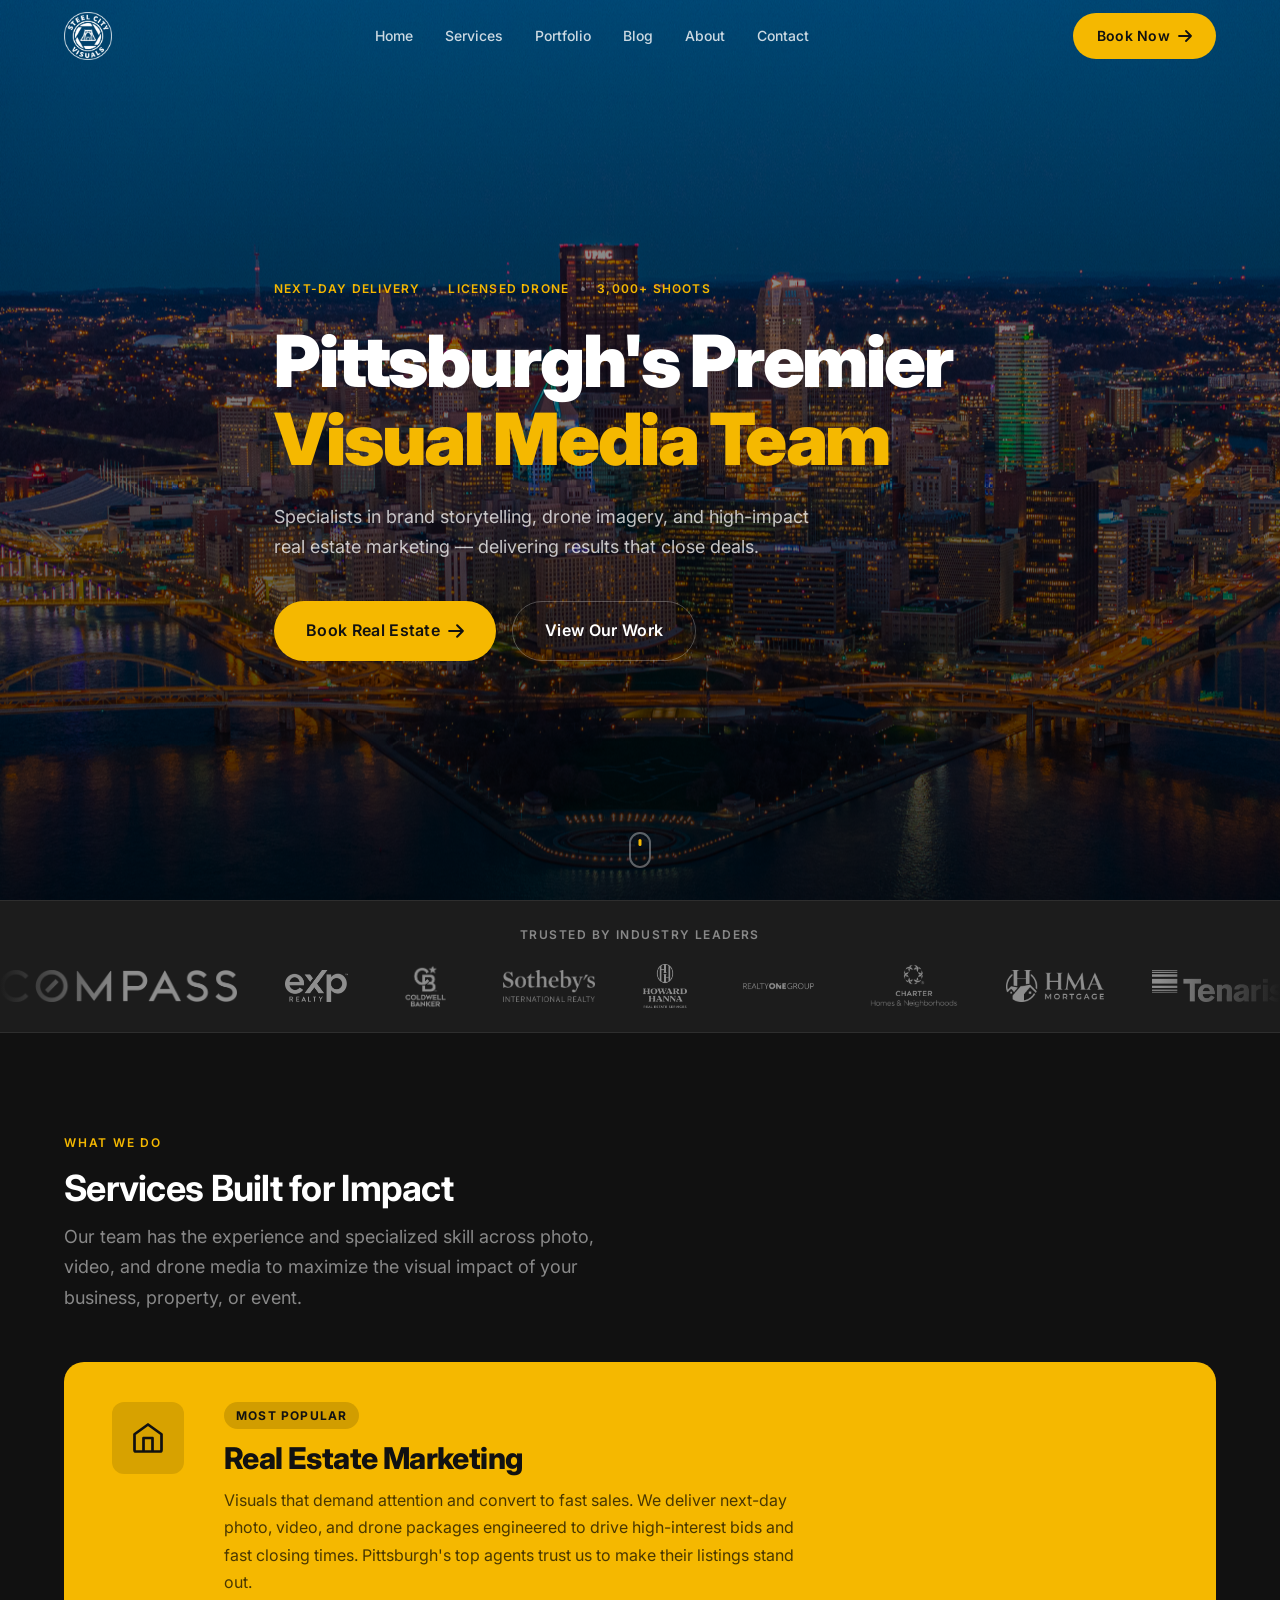
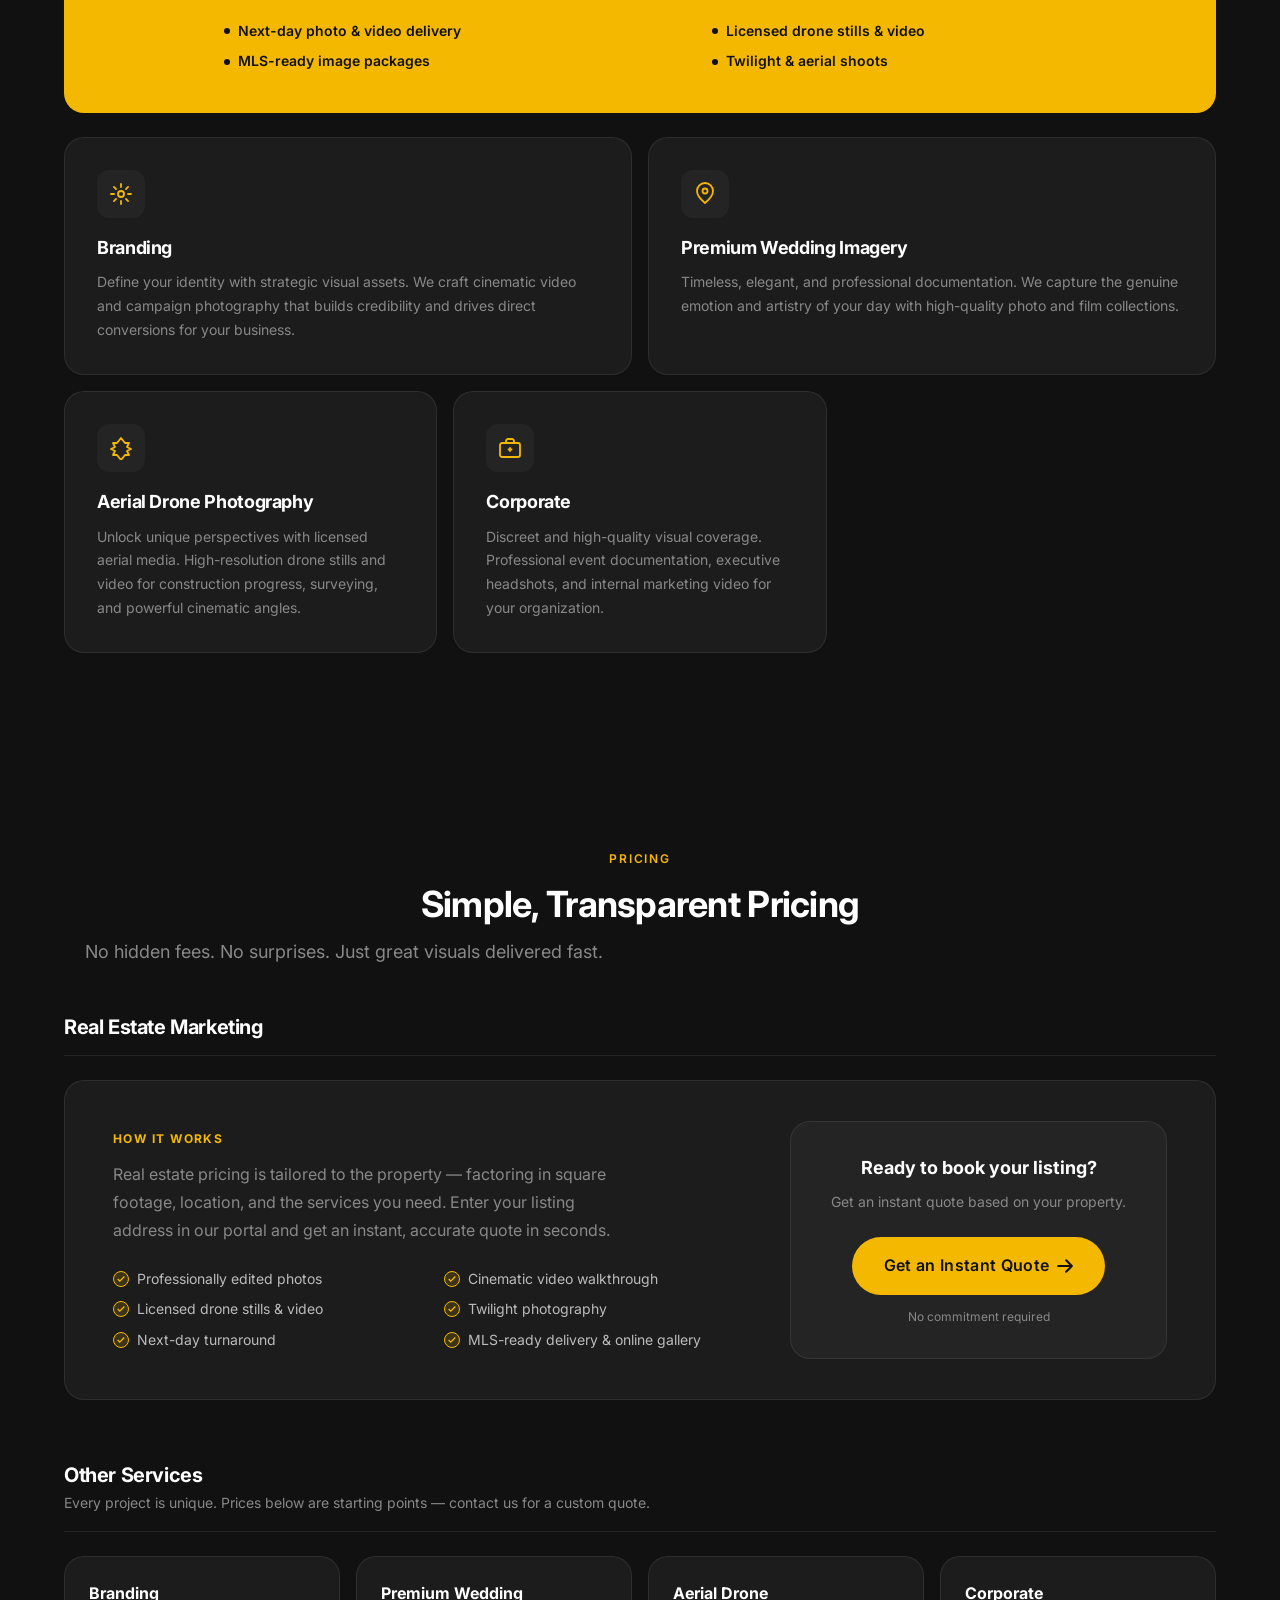
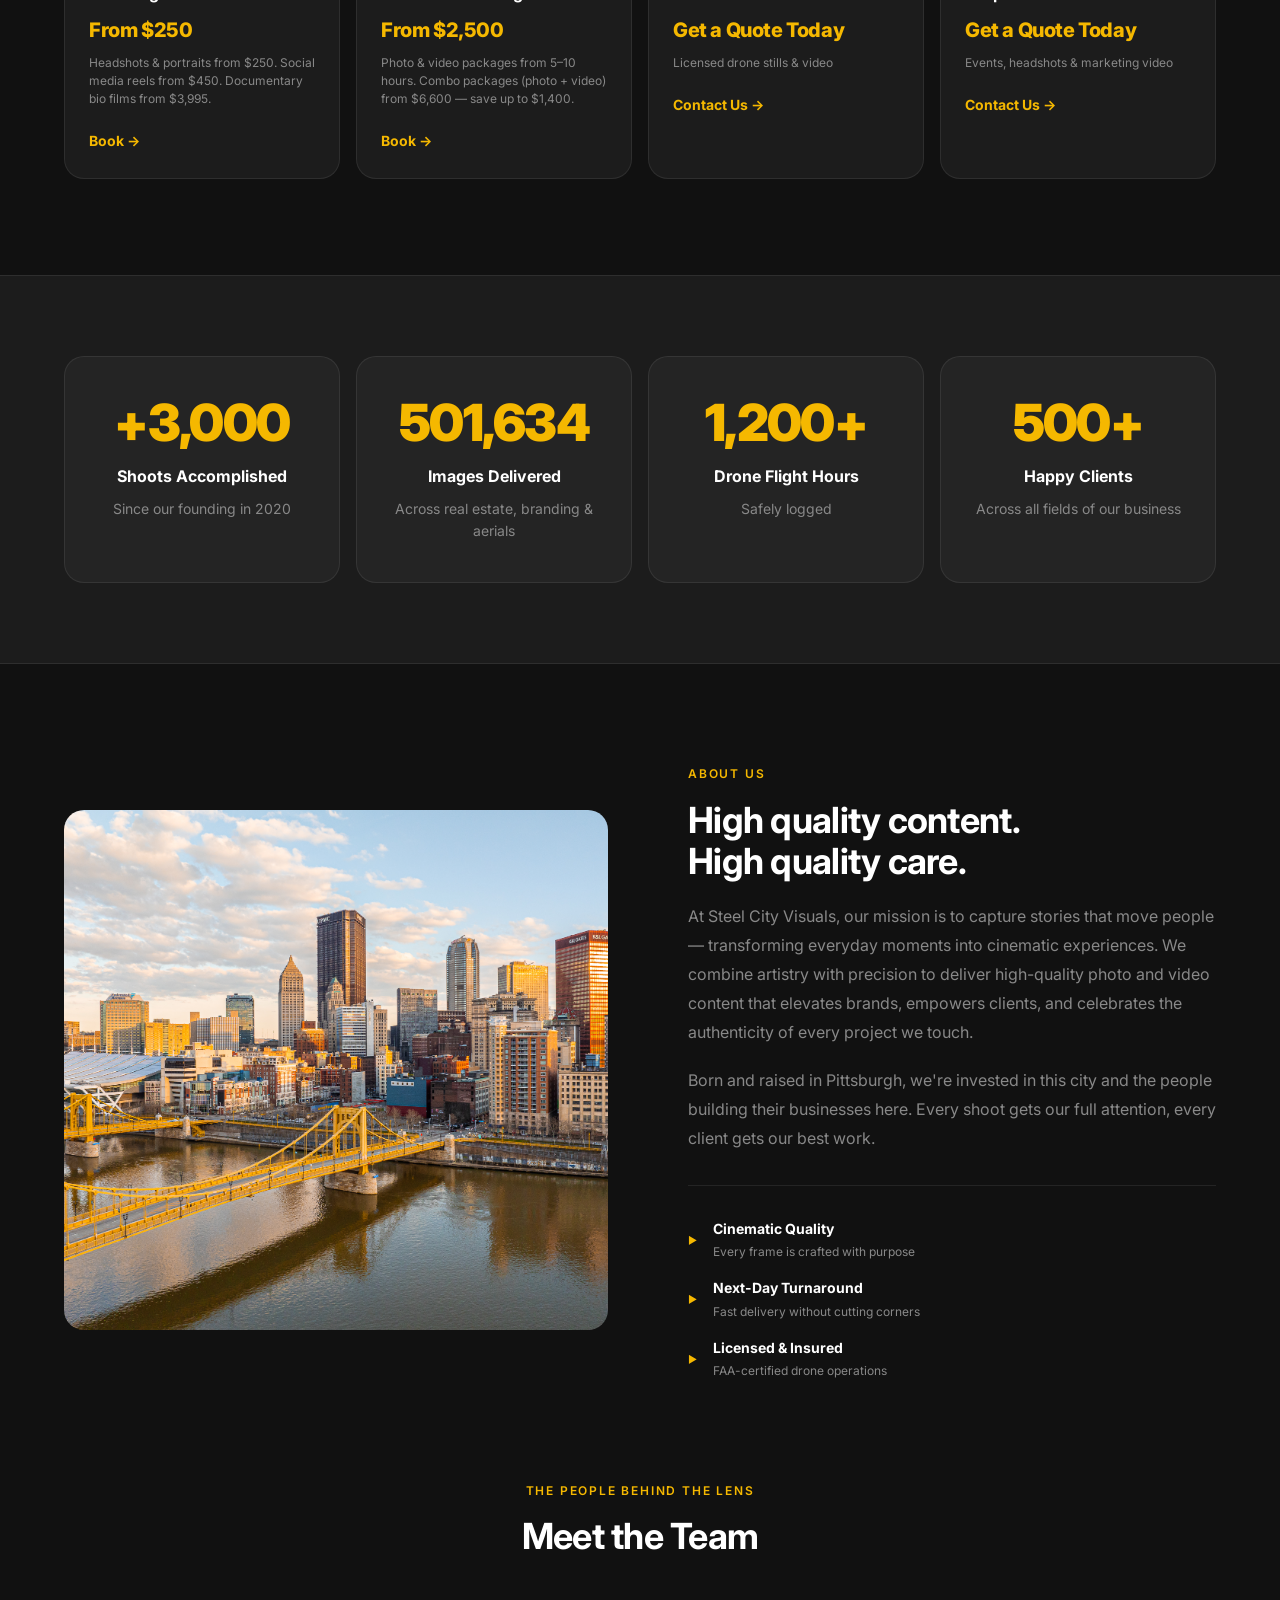
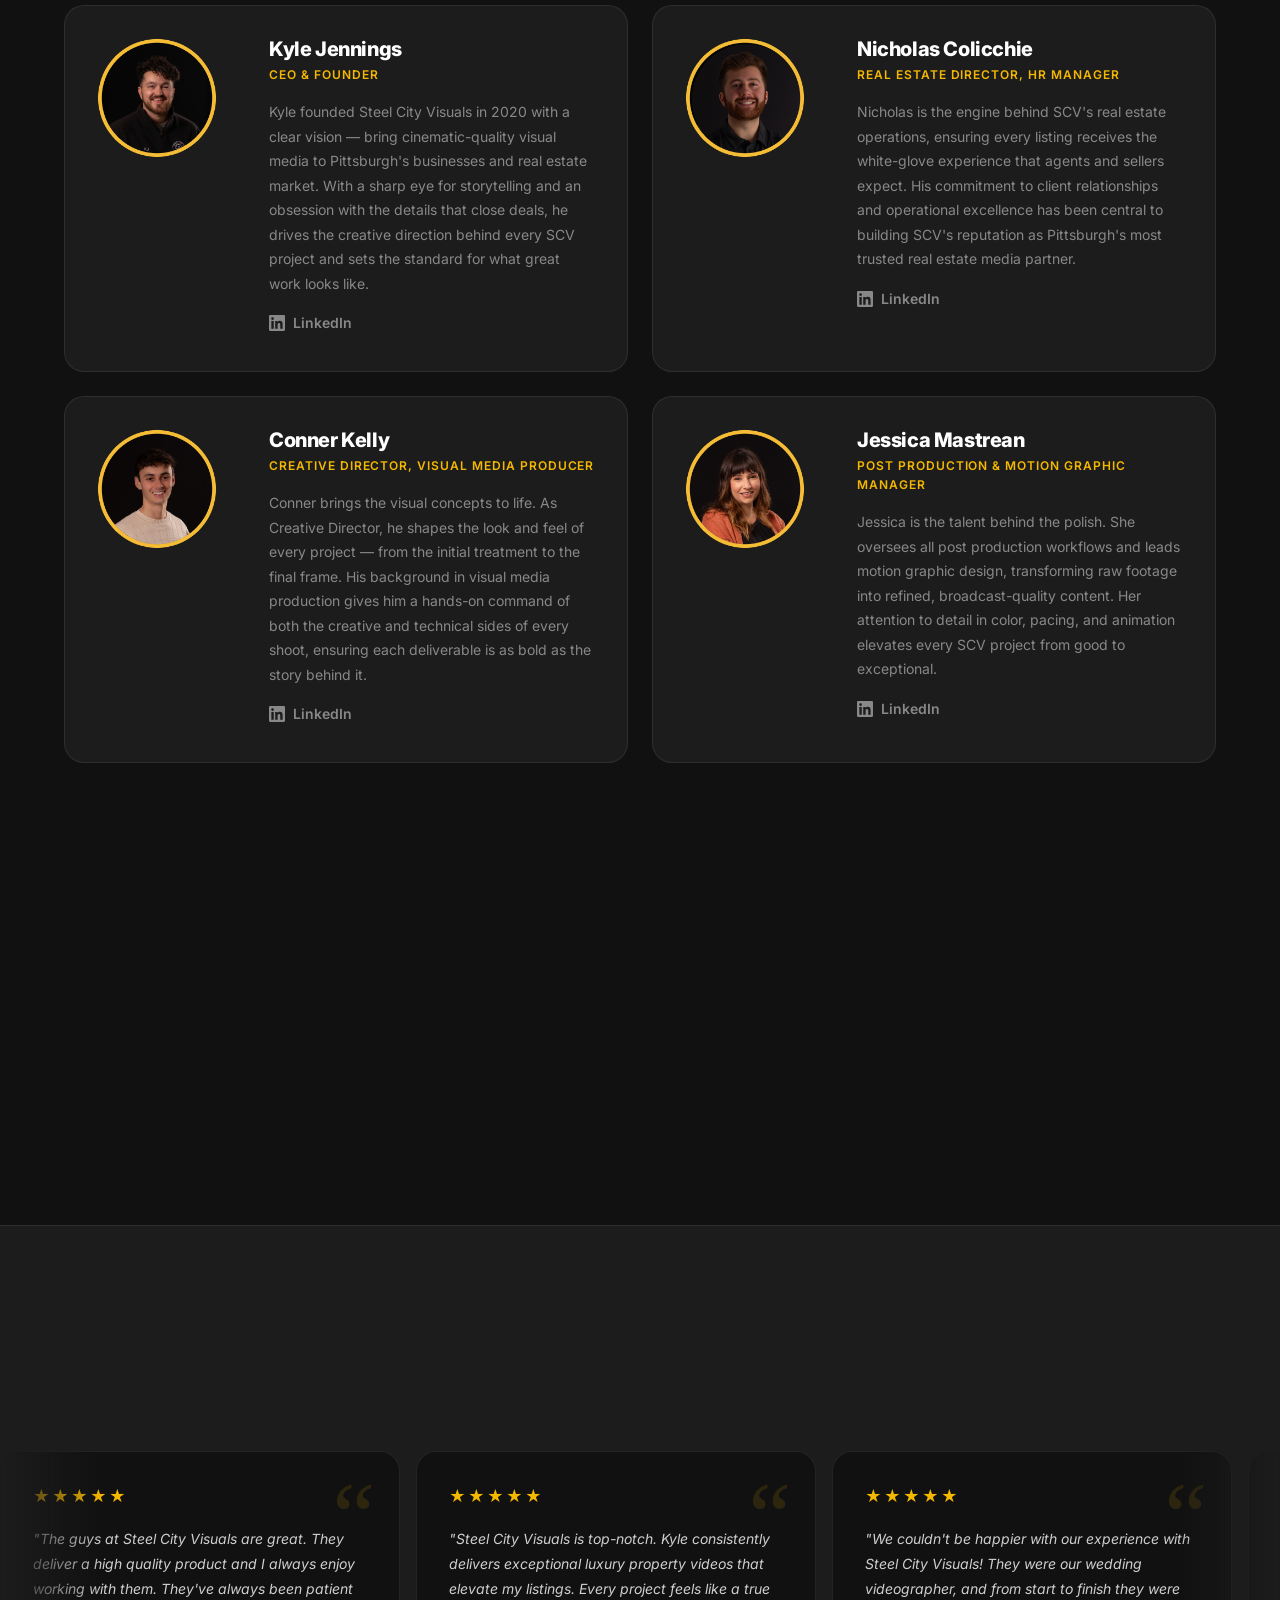
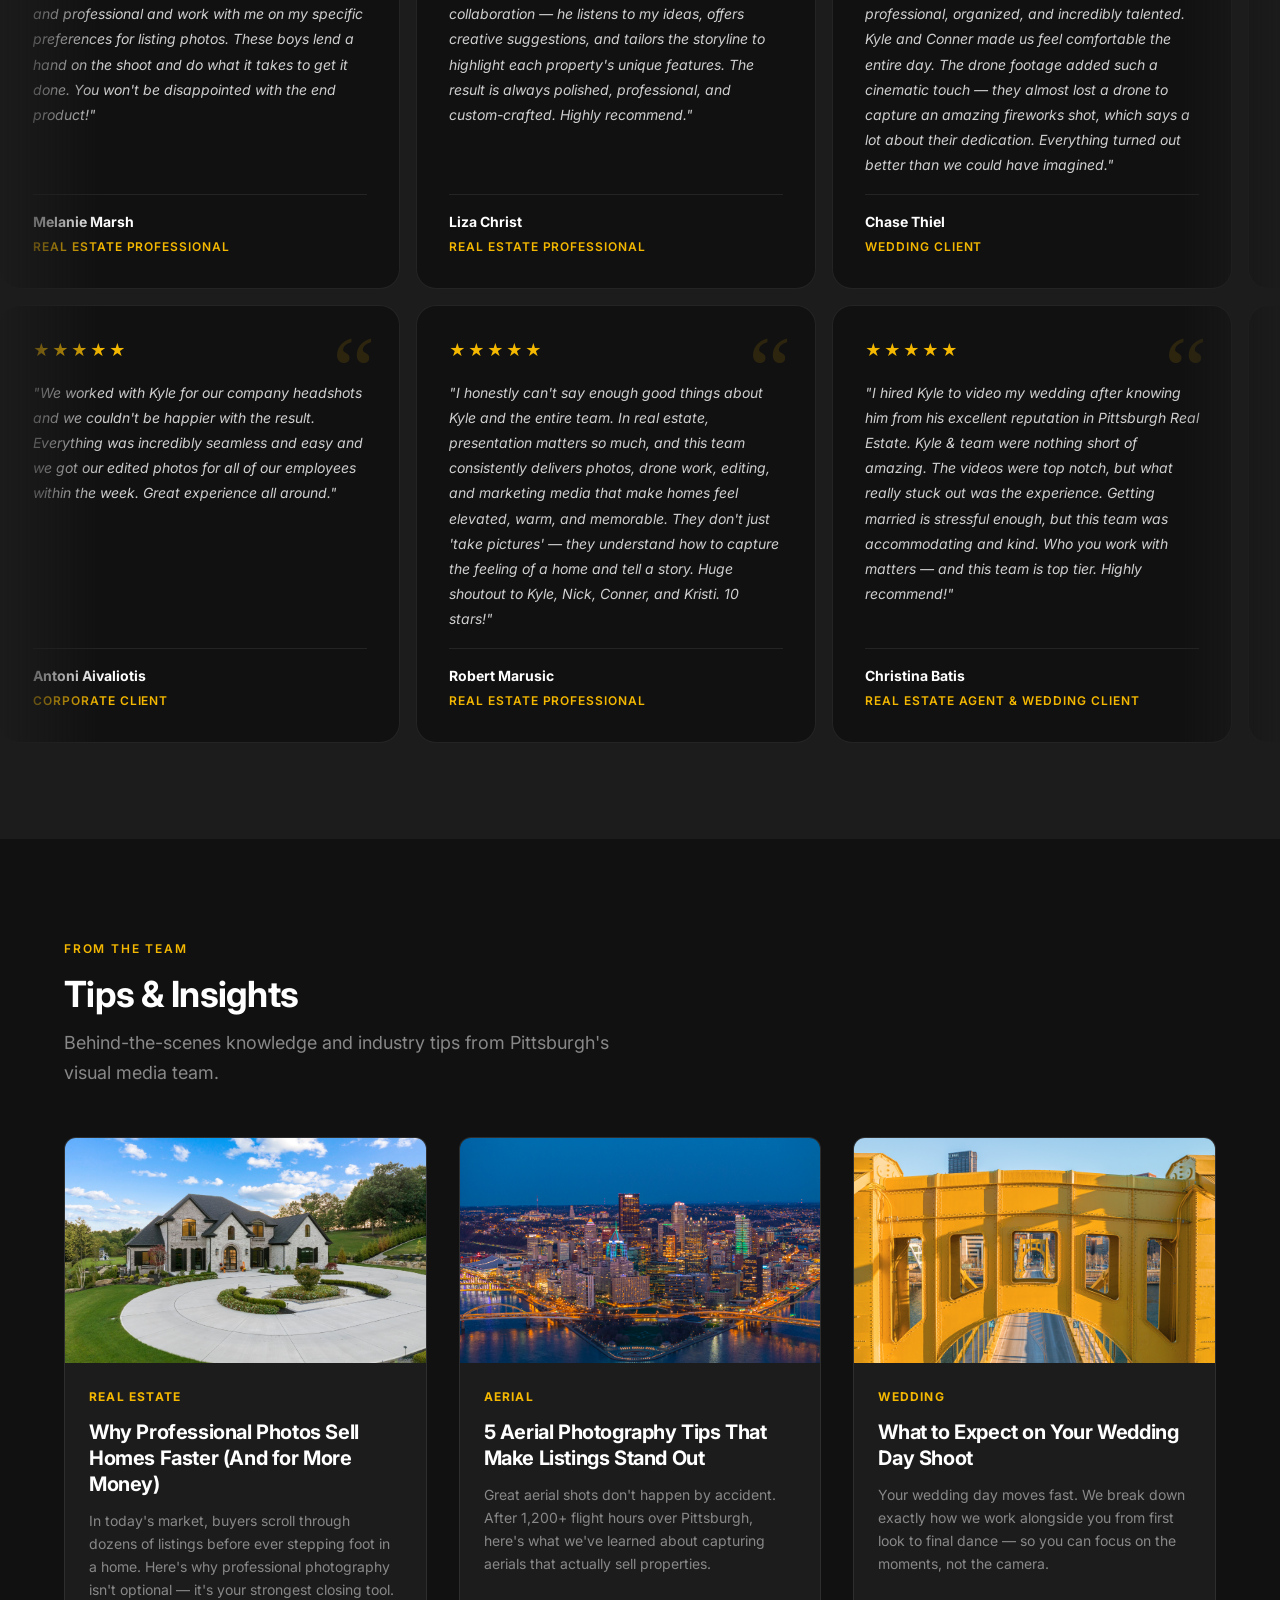
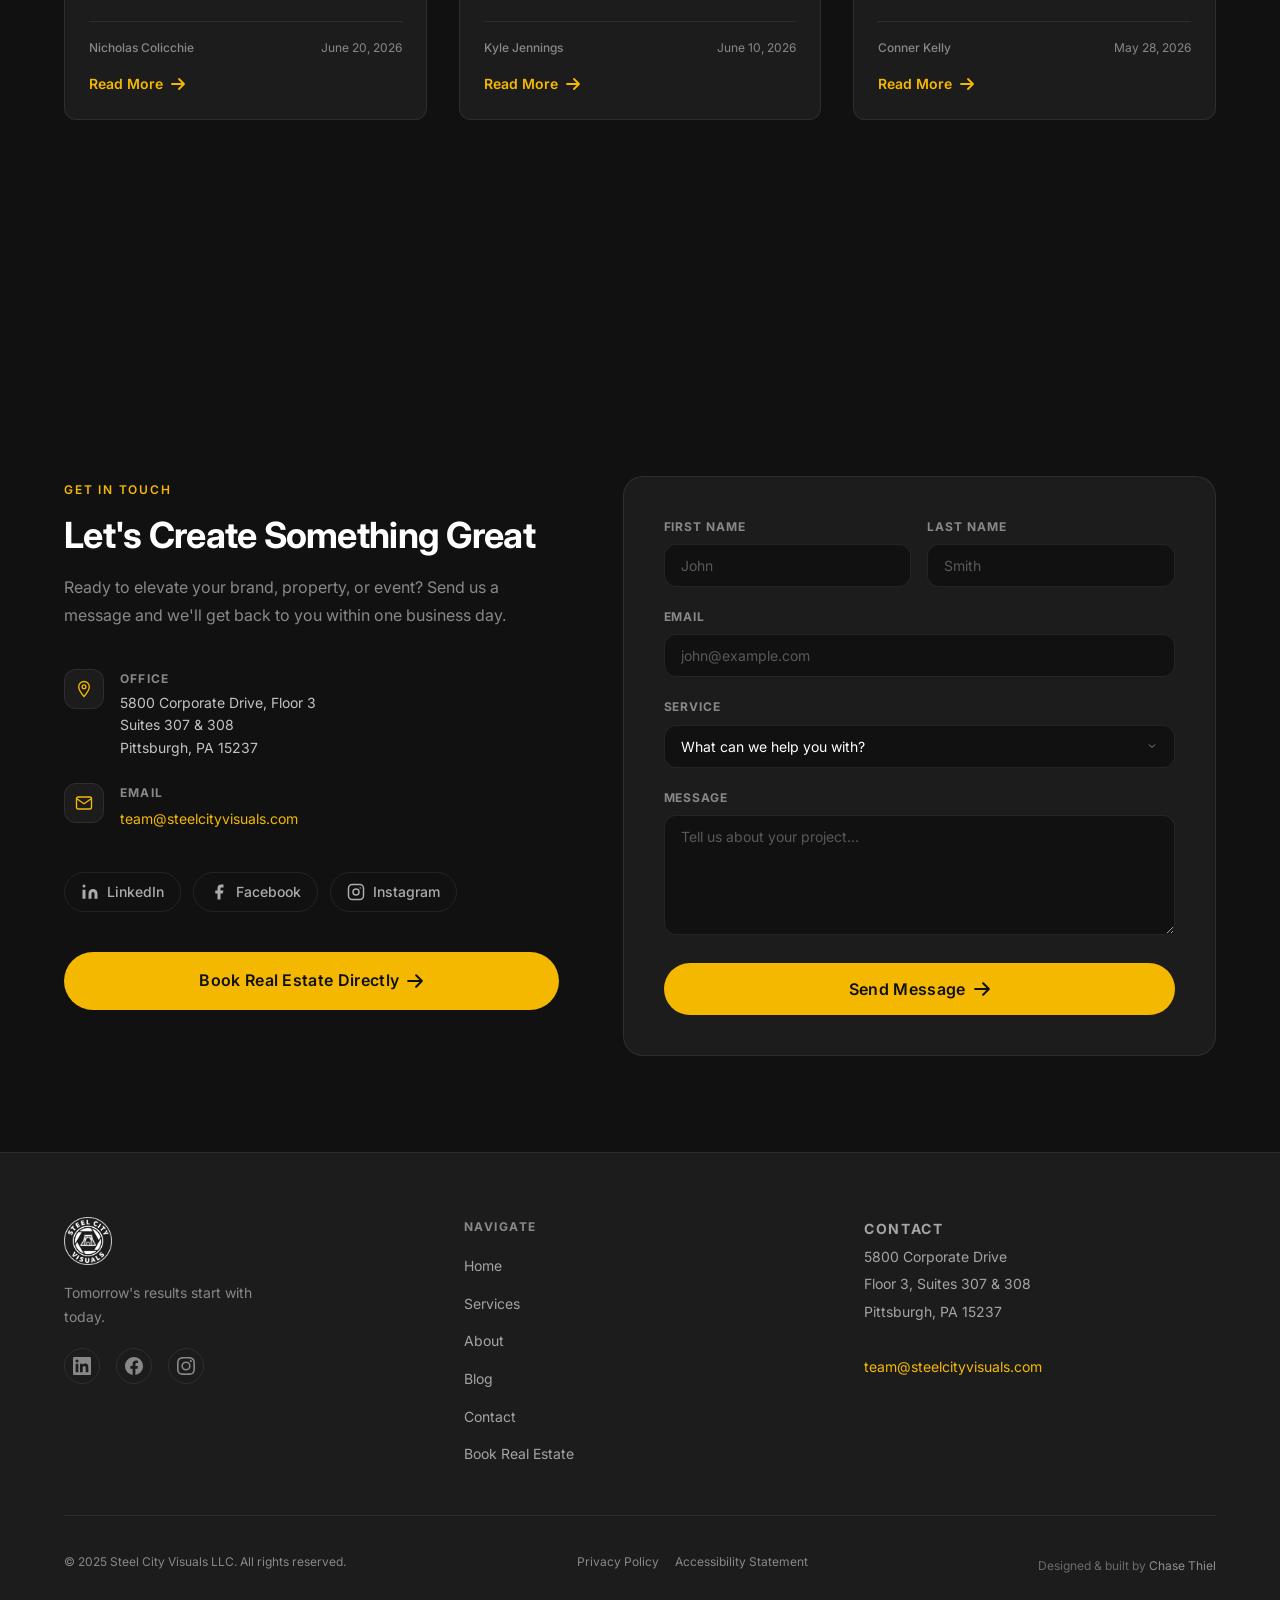
==== commit ed418651: "Push Blog page CMS" ====
--- a/index.html
+++ b/index.html
@@ -17,6 +17,7 @@
   <link rel="stylesheet" href="css/base.css" />
   <link rel="stylesheet" href="css/layout.css" />
   <link rel="stylesheet" href="css/components.css" />
+  <link rel="stylesheet" href="css/blog.css" />
 </head>
 <body>
 
@@ -35,6 +36,7 @@
           <li><a href="#home">Home</a></li>
           <li><a href="#services">Services</a></li>
           <li><a href="portfolio.html">Portfolio</a></li>
+          <li><a href="blog.html">Blog</a></li>
           <li><a href="#about">About</a></li>
           <li><a href="#contact">Contact</a></li>
         </ul>
@@ -63,6 +65,7 @@
     <a href="#home">Home</a>
     <a href="#services">Services</a>
     <a href="portfolio.html">Portfolio</a>
+    <a href="blog.html">Blog</a>
     <a href="#about">About</a>
     <a href="#contact">Contact</a>
     <a href="https://portal.steelcityvisuals.com/book" target="_blank" rel="noopener" class="btn btn-primary">Book Now</a>
@@ -707,6 +710,27 @@
 
     </section>
 
+    <!-- ── Blog Preview ── -->
+    <section class="section" id="blog-preview-section">
+      <div class="container">
+
+        <div class="services__header reveal">
+          <span class="section-label">From the Team</span>
+          <h2 class="section-title">Tips &amp; Insights</h2>
+          <p class="section-subtitle">Behind-the-scenes knowledge and industry tips from Pittsburgh's visual media team.</p>
+        </div>
+
+        <div class="blog-grid reveal" id="blog-preview-grid">
+          <!-- Populated by JS -->
+        </div>
+
+        <div style="text-align:center; margin-top:var(--space-10);" class="reveal">
+          <a href="blog.html" class="btn btn-outline btn-lg">View All Posts</a>
+        </div>
+
+      </div>
+    </section>
+
     <!-- ── Contact ── -->
     <section class="section contact" id="contact">
       <div class="container">
@@ -859,6 +883,7 @@
             <li><a href="#home">Home</a></li>
             <li><a href="#services">Services</a></li>
             <li><a href="#about">About</a></li>
+            <li><a href="blog.html">Blog</a></li>
             <li><a href="#contact">Contact</a></li>
             <li><a href="https://portal.steelcityvisuals.com/book" target="_blank" rel="noopener">Book Real Estate</a></li>
           </ul>
@@ -897,6 +922,7 @@
   <script src="js/nav.js"></script>
   <script src="js/animations.js"></script>
   <script src="js/contact.js"></script>
+  <script src="js/blog-preview.js"></script>
 
 </body>
 </html>
--- a/css/blog.css
+++ b/css/blog.css
@@ -0,0 +1,498 @@
+/* ── Blog Listing Page ── */
+
+/* Page Hero */
+.blog-hero {
+  padding: calc(var(--nav-height) + var(--space-16)) 0 var(--space-16);
+  text-align: center;
+  background: var(--color-bg);
+  border-bottom: 1px solid var(--color-border);
+}
+
+.blog-hero__label {
+  display: inline-block;
+  font-size: var(--text-xs);
+  font-weight: 700;
+  letter-spacing: 0.12em;
+  text-transform: uppercase;
+  color: var(--color-accent);
+  margin-bottom: var(--space-4);
+}
+
+.blog-hero__title {
+  font-size: var(--text-5xl);
+  font-weight: 900;
+  color: var(--color-text);
+  line-height: 1.1;
+  margin-bottom: var(--space-4);
+}
+
+.blog-hero__sub {
+  font-size: var(--text-lg);
+  color: var(--color-muted);
+  max-width: 520px;
+  margin: 0 auto;
+}
+
+/* Controls Bar */
+.blog-controls {
+  display: flex;
+  align-items: center;
+  justify-content: space-between;
+  flex-wrap: wrap;
+  gap: var(--space-4);
+  padding: var(--space-8) 0 var(--space-6);
+}
+
+.blog-filters {
+  display: flex;
+  align-items: center;
+  gap: var(--space-2);
+  flex-wrap: wrap;
+}
+
+.blog-filter-btn {
+  padding: var(--space-2) var(--space-4);
+  border-radius: var(--radius-full);
+  border: 1px solid var(--color-border);
+  background: transparent;
+  color: var(--color-muted);
+  font-size: var(--text-sm);
+  font-weight: 500;
+  font-family: var(--font-sans);
+  cursor: pointer;
+  transition: all var(--transition-base);
+}
+
+.blog-filter-btn:hover {
+  border-color: rgba(255, 255, 255, 0.2);
+  color: var(--color-text);
+}
+
+.blog-filter-btn.active {
+  background: var(--color-accent);
+  border-color: var(--color-accent);
+  color: #000;
+}
+
+.blog-sort {
+  display: flex;
+  align-items: center;
+  gap: var(--space-2);
+}
+
+.blog-sort label {
+  font-size: var(--text-sm);
+  color: var(--color-muted);
+  white-space: nowrap;
+}
+
+.blog-sort select {
+  background: var(--color-surface);
+  border: 1px solid var(--color-border);
+  color: var(--color-text);
+  font-size: var(--text-sm);
+  font-family: var(--font-sans);
+  padding: var(--space-2) var(--space-4);
+  border-radius: var(--radius-sm);
+  cursor: pointer;
+  outline: none;
+  transition: border-color var(--transition-base);
+}
+
+.blog-sort select:hover,
+.blog-sort select:focus {
+  border-color: rgba(255, 255, 255, 0.2);
+}
+
+/* Blog Grid */
+.blog-grid {
+  display: grid;
+  grid-template-columns: repeat(3, 1fr);
+  gap: var(--space-8);
+  padding-bottom: var(--space-16);
+}
+
+/* Blog Card */
+.blog-card {
+  background: var(--color-surface);
+  border-radius: var(--radius-md);
+  overflow: hidden;
+  border: 1px solid var(--color-border);
+  display: flex;
+  flex-direction: column;
+  transition: transform var(--transition-base), border-color var(--transition-base);
+  text-decoration: none;
+  color: inherit;
+}
+
+.blog-card:hover {
+  transform: translateY(-4px);
+  border-color: rgba(255, 255, 255, 0.15);
+}
+
+.blog-card__image-wrap {
+  overflow: hidden;
+  aspect-ratio: 16 / 10;
+}
+
+.blog-card__image {
+  width: 100%;
+  height: 100%;
+  object-fit: cover;
+  transition: transform 0.7s ease;
+  display: block;
+}
+
+.blog-card:hover .blog-card__image {
+  transform: scale(1.06);
+}
+
+.blog-card__body {
+  padding: var(--space-6);
+  display: flex;
+  flex-direction: column;
+  flex: 1;
+}
+
+.blog-card__category {
+  display: inline-block;
+  font-size: var(--text-xs);
+  font-weight: 700;
+  letter-spacing: 0.1em;
+  text-transform: uppercase;
+  color: var(--color-accent);
+  margin-bottom: var(--space-3);
+}
+
+.blog-card__title {
+  font-size: var(--text-xl);
+  font-weight: 700;
+  color: var(--color-text);
+  line-height: 1.3;
+  margin-bottom: var(--space-3);
+}
+
+.blog-card__excerpt {
+  font-size: var(--text-sm);
+  color: var(--color-muted);
+  line-height: 1.65;
+  flex: 1;
+  margin-bottom: var(--space-5);
+}
+
+.blog-card__meta {
+  display: flex;
+  align-items: center;
+  justify-content: space-between;
+  border-top: 1px solid var(--color-border);
+  padding-top: var(--space-4);
+}
+
+.blog-card__author {
+  font-size: var(--text-xs);
+  color: var(--color-muted);
+  font-weight: 500;
+}
+
+.blog-card__date {
+  font-size: var(--text-xs);
+  color: var(--color-muted);
+}
+
+.blog-card__read-more {
+  display: inline-flex;
+  align-items: center;
+  gap: var(--space-2);
+  font-size: var(--text-sm);
+  font-weight: 600;
+  color: var(--color-accent);
+  margin-top: var(--space-4);
+  transition: gap var(--transition-fast);
+}
+
+.blog-card:hover .blog-card__read-more {
+  gap: var(--space-3);
+}
+
+/* Empty State */
+.blog-empty {
+  grid-column: 1 / -1;
+  text-align: center;
+  padding: var(--space-20) 0;
+  color: var(--color-muted);
+}
+
+.blog-empty h3 {
+  font-size: var(--text-xl);
+  margin-bottom: var(--space-2);
+  color: var(--color-text);
+}
+
+/* Load More */
+.blog-load-more {
+  text-align: center;
+  padding-bottom: var(--space-20);
+}
+
+.blog-load-more__btn {
+  display: inline-flex;
+  align-items: center;
+  gap: var(--space-2);
+  padding: var(--space-4) var(--space-8);
+  border: 1px solid var(--color-border);
+  border-radius: var(--radius-full);
+  background: transparent;
+  color: var(--color-text);
+  font-size: var(--text-sm);
+  font-weight: 600;
+  font-family: var(--font-sans);
+  cursor: pointer;
+  transition: all var(--transition-base);
+}
+
+.blog-load-more__btn:hover {
+  border-color: var(--color-accent);
+  color: var(--color-accent);
+}
+
+/* ── Blog Post Page ── */
+
+.post-hero {
+  position: relative;
+  height: 480px;
+  display: flex;
+  align-items: flex-end;
+  overflow: hidden;
+}
+
+.post-hero__bg {
+  position: absolute;
+  inset: 0;
+  background-size: cover;
+  background-position: center;
+}
+
+.post-hero__overlay {
+  position: absolute;
+  inset: 0;
+  background: linear-gradient(to top, rgba(17,17,17,0.95) 0%, rgba(17,17,17,0.4) 60%, rgba(17,17,17,0.2) 100%);
+}
+
+.post-hero__content {
+  position: relative;
+  z-index: 1;
+  padding-bottom: var(--space-12);
+  width: 100%;
+}
+
+.post-hero__category {
+  display: inline-block;
+  font-size: var(--text-xs);
+  font-weight: 700;
+  letter-spacing: 0.1em;
+  text-transform: uppercase;
+  color: var(--color-accent);
+  margin-bottom: var(--space-3);
+}
+
+.post-hero__title {
+  font-size: var(--text-4xl);
+  font-weight: 900;
+  color: var(--color-text);
+  line-height: 1.15;
+  max-width: 760px;
+  margin-bottom: var(--space-5);
+}
+
+.post-hero__meta {
+  display: flex;
+  align-items: center;
+  gap: var(--space-6);
+  flex-wrap: wrap;
+}
+
+.post-hero__author {
+  display: flex;
+  flex-direction: column;
+  gap: 2px;
+}
+
+.post-hero__author-name {
+  font-size: var(--text-sm);
+  font-weight: 600;
+  color: var(--color-text);
+}
+
+.post-hero__author-title {
+  font-size: var(--text-xs);
+  color: var(--color-muted);
+}
+
+.post-hero__divider {
+  width: 1px;
+  height: 28px;
+  background: var(--color-border);
+}
+
+.post-hero__date {
+  font-size: var(--text-sm);
+  color: var(--color-muted);
+}
+
+/* Post Body */
+.post-body {
+  max-width: 760px;
+  margin: 0 auto;
+  padding: var(--space-16) var(--space-4);
+}
+
+.post-body p {
+  font-size: var(--text-lg);
+  line-height: 1.8;
+  color: rgba(255,255,255,0.85);
+  margin-bottom: var(--space-6);
+}
+
+.post-body h2 {
+  font-size: var(--text-2xl);
+  font-weight: 800;
+  color: var(--color-text);
+  margin-top: var(--space-12);
+  margin-bottom: var(--space-4);
+  line-height: 1.25;
+}
+
+.post-body h3 {
+  font-size: var(--text-xl);
+  font-weight: 700;
+  color: var(--color-text);
+  margin-top: var(--space-8);
+  margin-bottom: var(--space-3);
+}
+
+.post-body a {
+  color: var(--color-accent);
+  text-decoration: underline;
+  text-decoration-color: rgba(245, 184, 0, 0.4);
+  text-underline-offset: 3px;
+  transition: text-decoration-color var(--transition-fast);
+}
+
+.post-body a:hover {
+  text-decoration-color: var(--color-accent);
+}
+
+.post-body ul,
+.post-body ol {
+  padding-left: var(--space-6);
+  margin-bottom: var(--space-6);
+}
+
+.post-body li {
+  font-size: var(--text-lg);
+  line-height: 1.8;
+  color: rgba(255,255,255,0.85);
+  margin-bottom: var(--space-2);
+}
+
+.post-body img {
+  width: 100%;
+  border-radius: var(--radius-md);
+  margin: var(--space-8) 0;
+}
+
+.post-body blockquote {
+  border-left: 3px solid var(--color-accent);
+  padding-left: var(--space-6);
+  margin: var(--space-8) 0;
+  font-size: var(--text-xl);
+  font-style: italic;
+  color: var(--color-muted);
+}
+
+/* Back nav */
+.post-back {
+  display: inline-flex;
+  align-items: center;
+  gap: var(--space-2);
+  font-size: var(--text-sm);
+  font-weight: 600;
+  color: var(--color-muted);
+  text-decoration: none;
+  padding: var(--space-6) 0 0;
+  transition: color var(--transition-fast);
+}
+
+.post-back:hover {
+  color: var(--color-accent);
+}
+
+.post-back svg {
+  transition: transform var(--transition-fast);
+}
+
+.post-back:hover svg {
+  transform: translateX(-3px);
+}
+
+/* Post footer CTA */
+.post-cta {
+  background: var(--color-surface);
+  border-radius: var(--radius-lg);
+  padding: var(--space-10) var(--space-8);
+  text-align: center;
+  margin-top: var(--space-12);
+  border: 1px solid var(--color-border);
+}
+
+.post-cta h3 {
+  font-size: var(--text-2xl);
+  font-weight: 800;
+  color: var(--color-text);
+  margin-bottom: var(--space-3);
+}
+
+.post-cta p {
+  font-size: var(--text-base);
+  color: var(--color-muted);
+  margin-bottom: var(--space-6);
+}
+
+/* Responsive */
+@media (max-width: 1024px) {
+  .blog-grid {
+    grid-template-columns: repeat(2, 1fr);
+  }
+}
+
+@media (max-width: 640px) {
+  .blog-hero__title {
+    font-size: var(--text-4xl);
+  }
+
+  .blog-controls {
+    flex-direction: column;
+    align-items: flex-start;
+  }
+
+  .blog-grid {
+    grid-template-columns: 1fr;
+  }
+
+  .post-hero {
+    height: 400px;
+  }
+
+  .post-hero__title {
+    font-size: var(--text-3xl);
+  }
+
+  .post-body {
+    padding: var(--space-10) var(--space-4);
+  }
+
+  .post-body p,
+  .post-body li {
+    font-size: var(--text-base);
+  }
+}
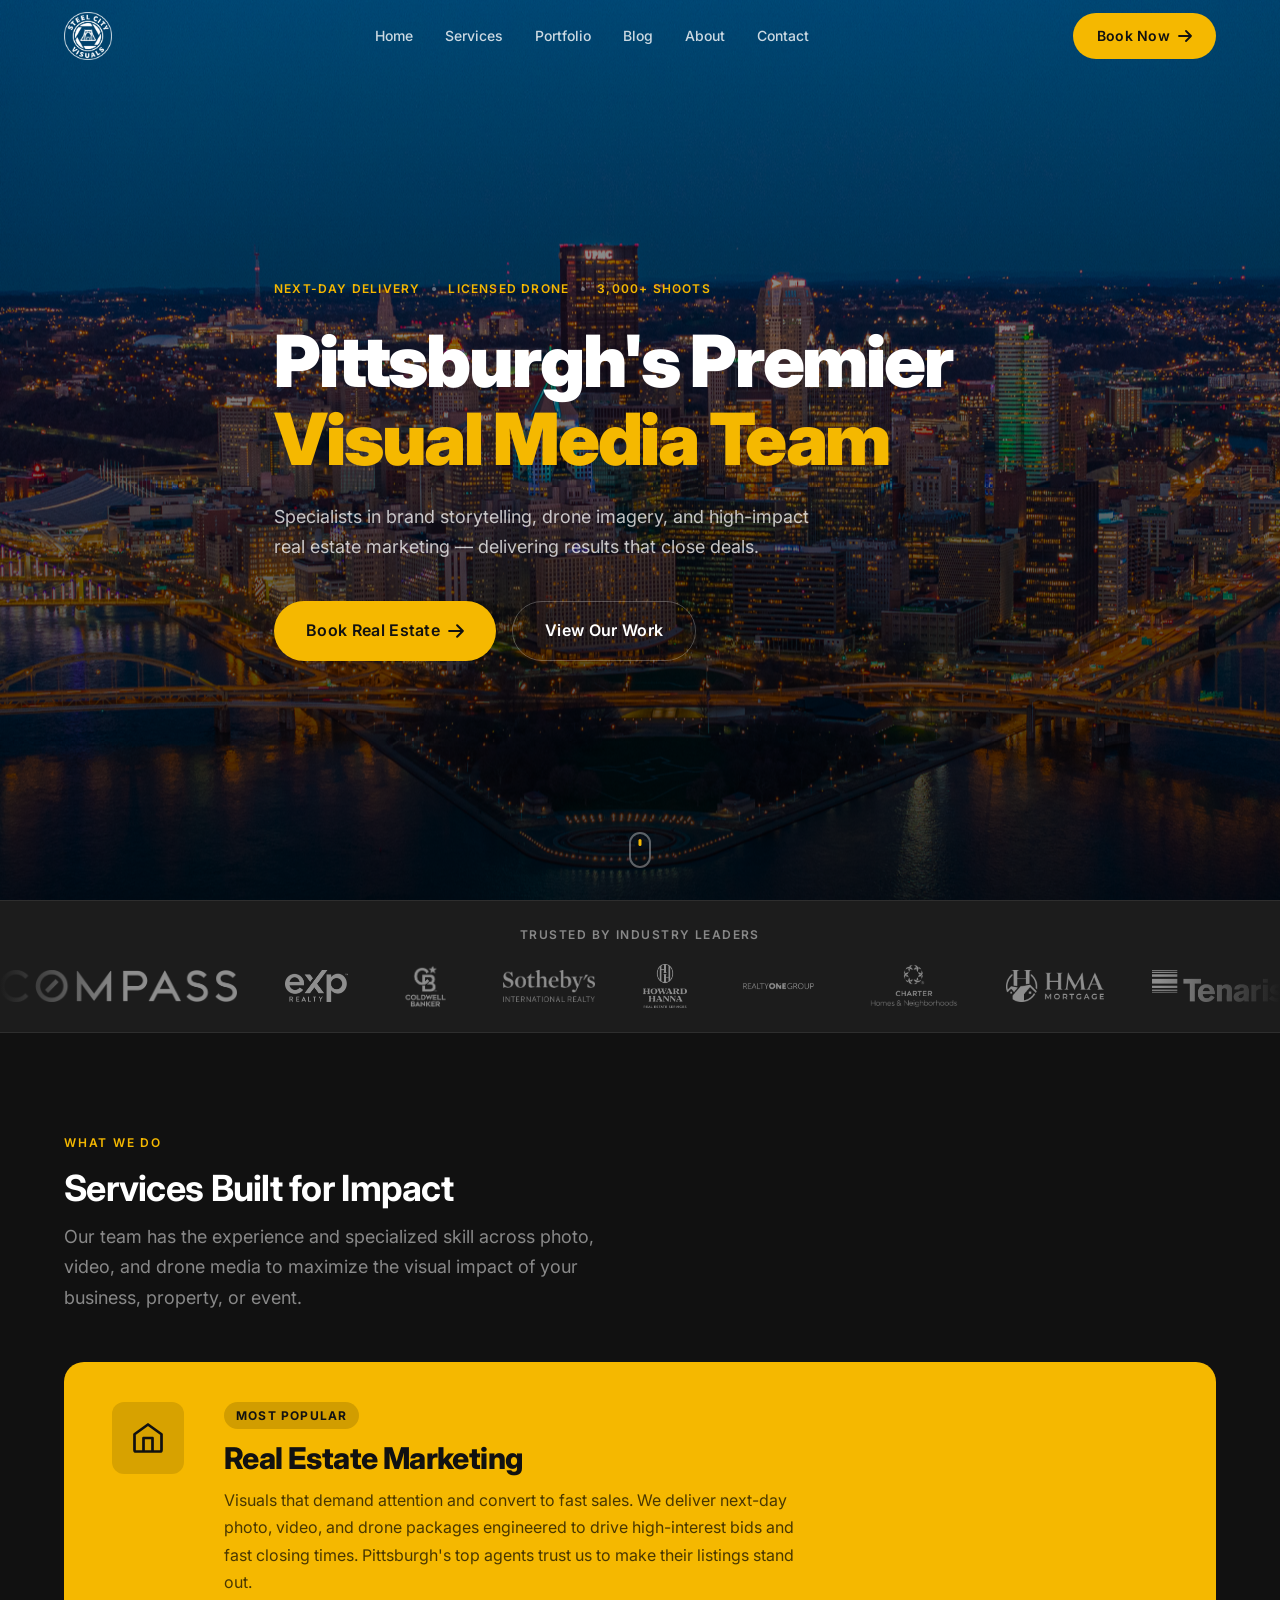
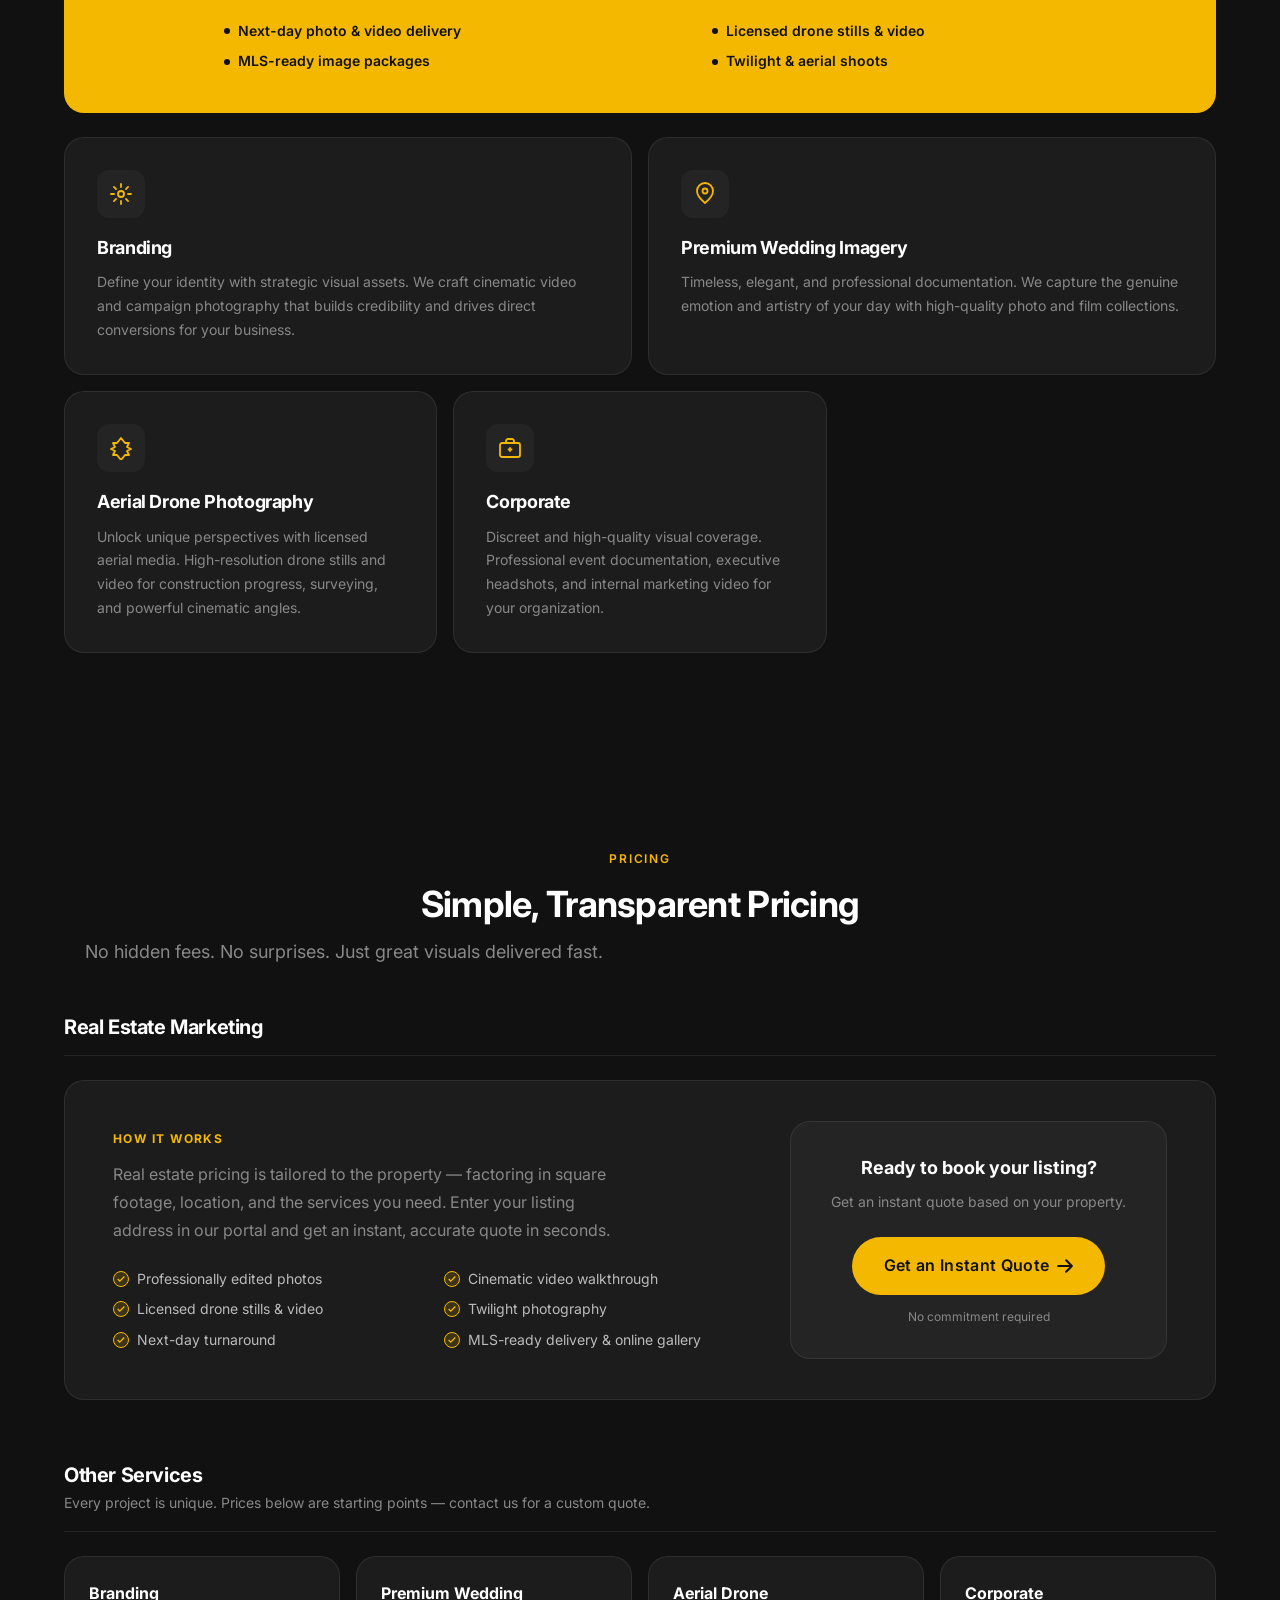
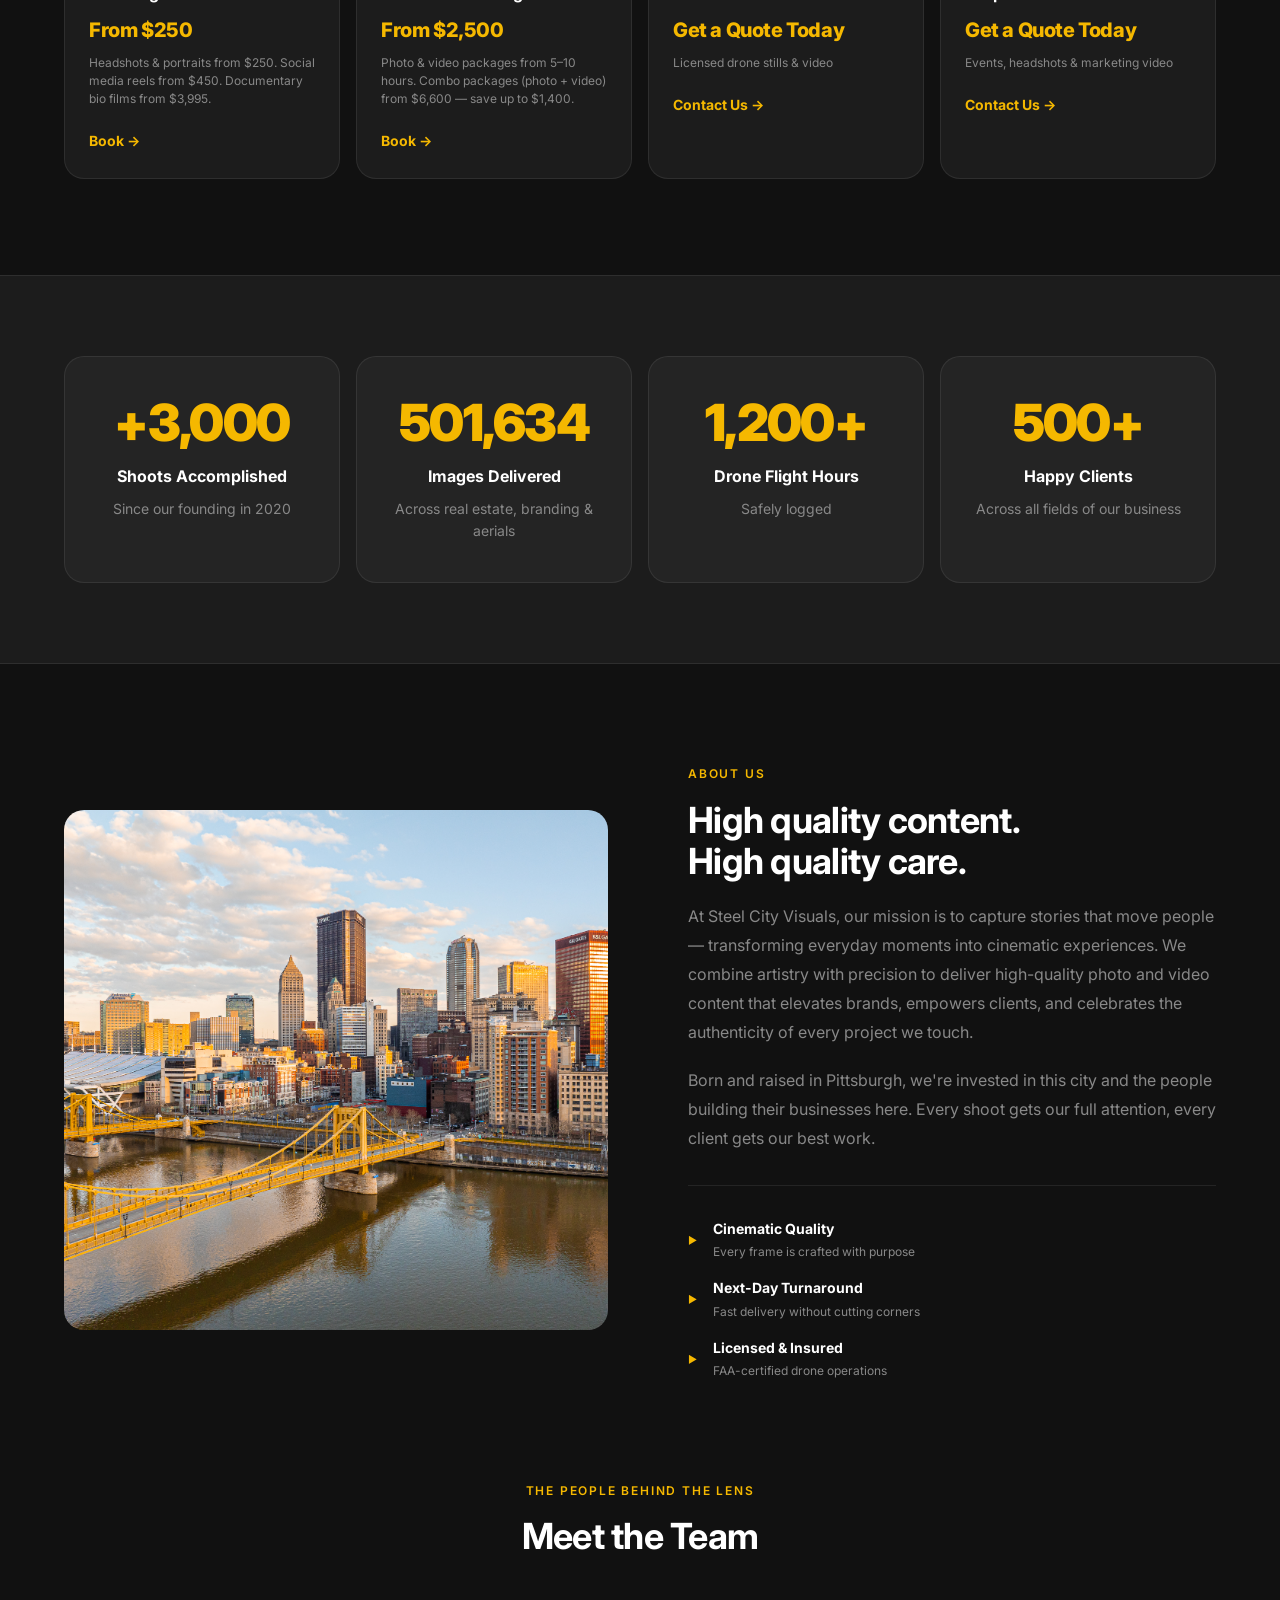
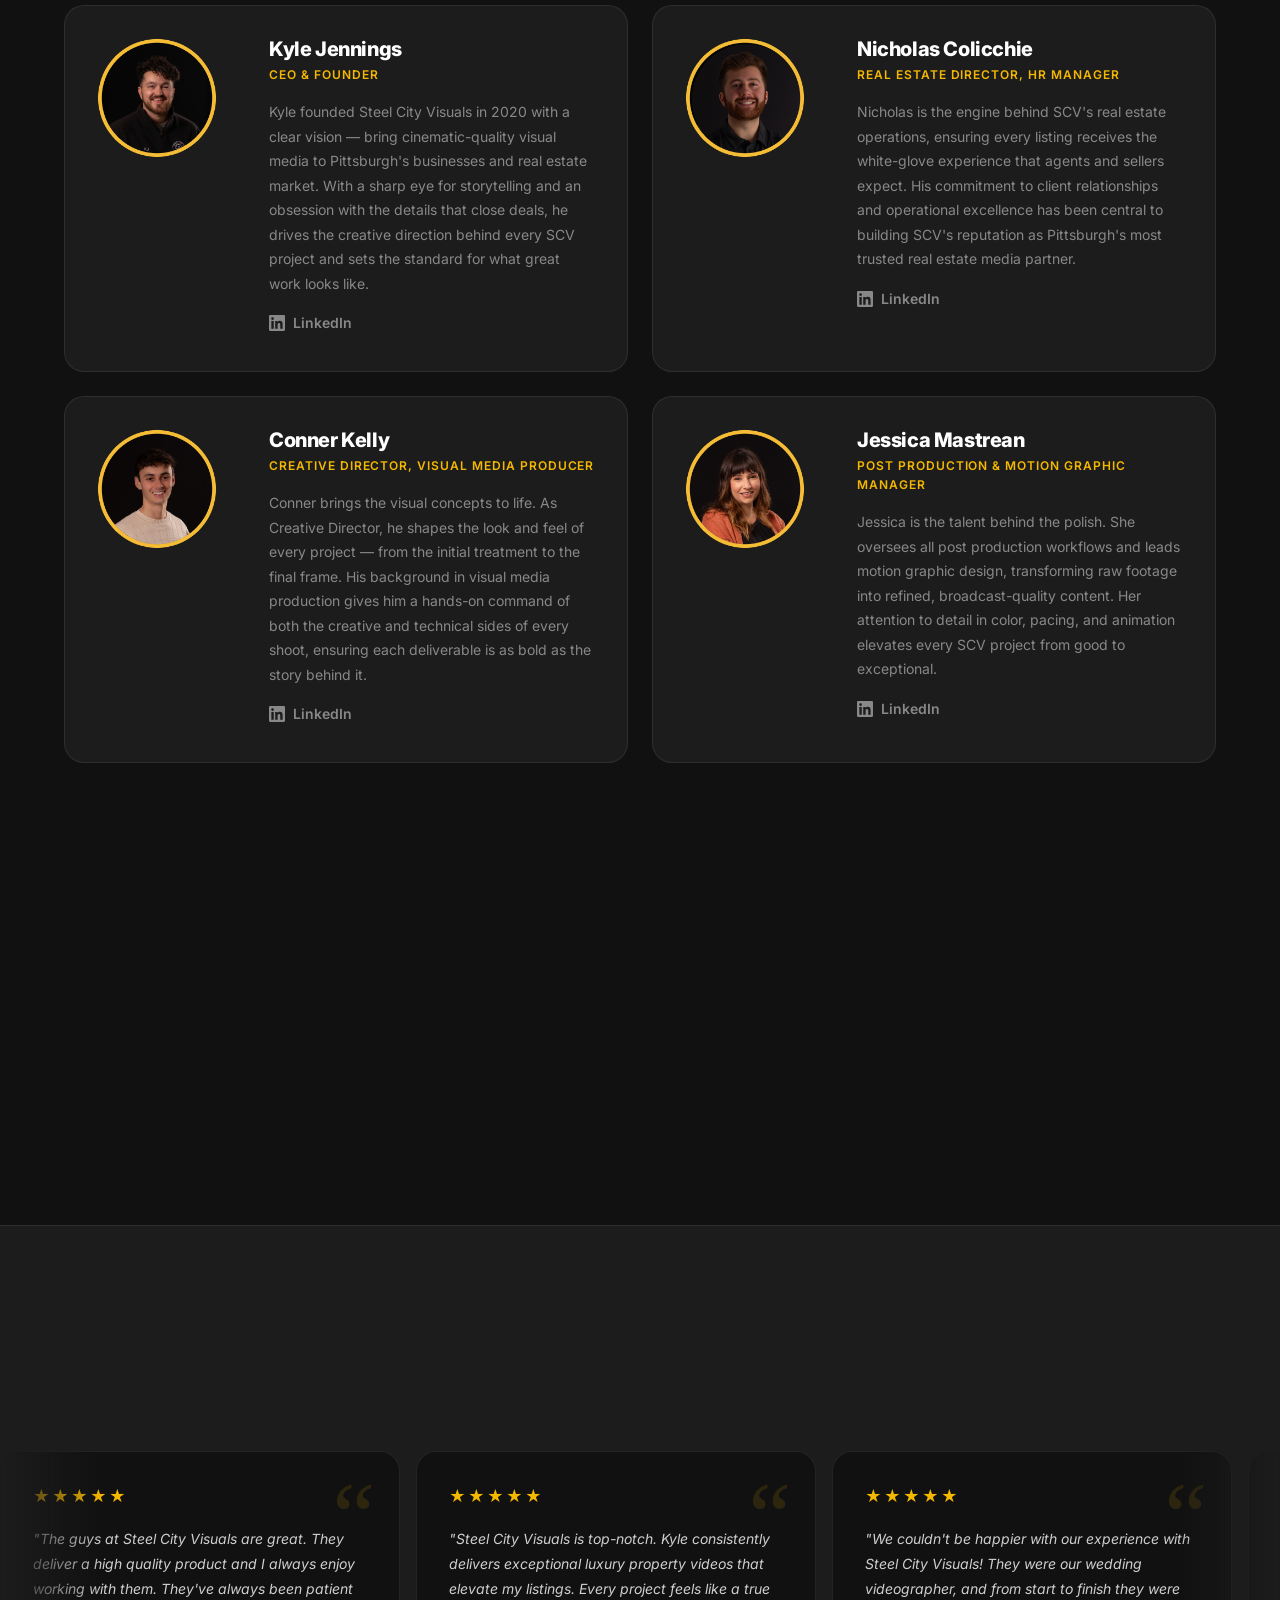
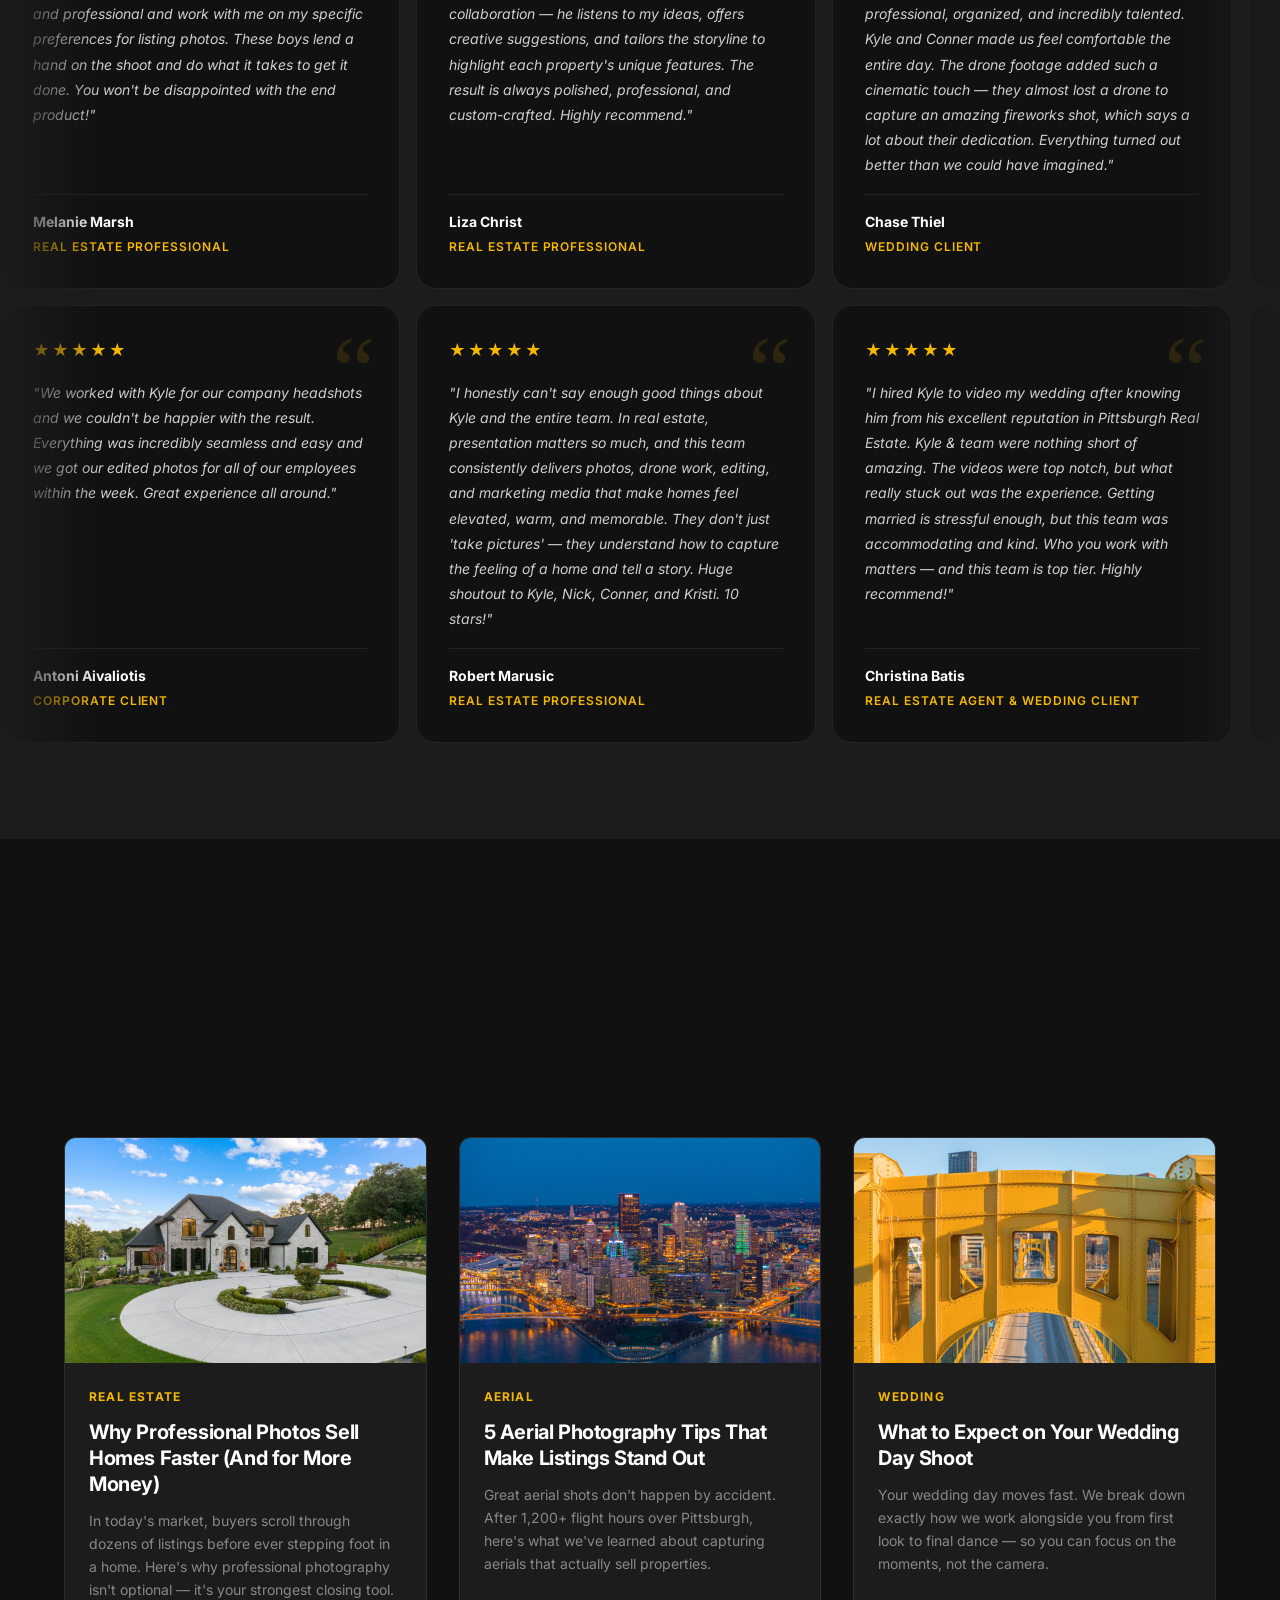
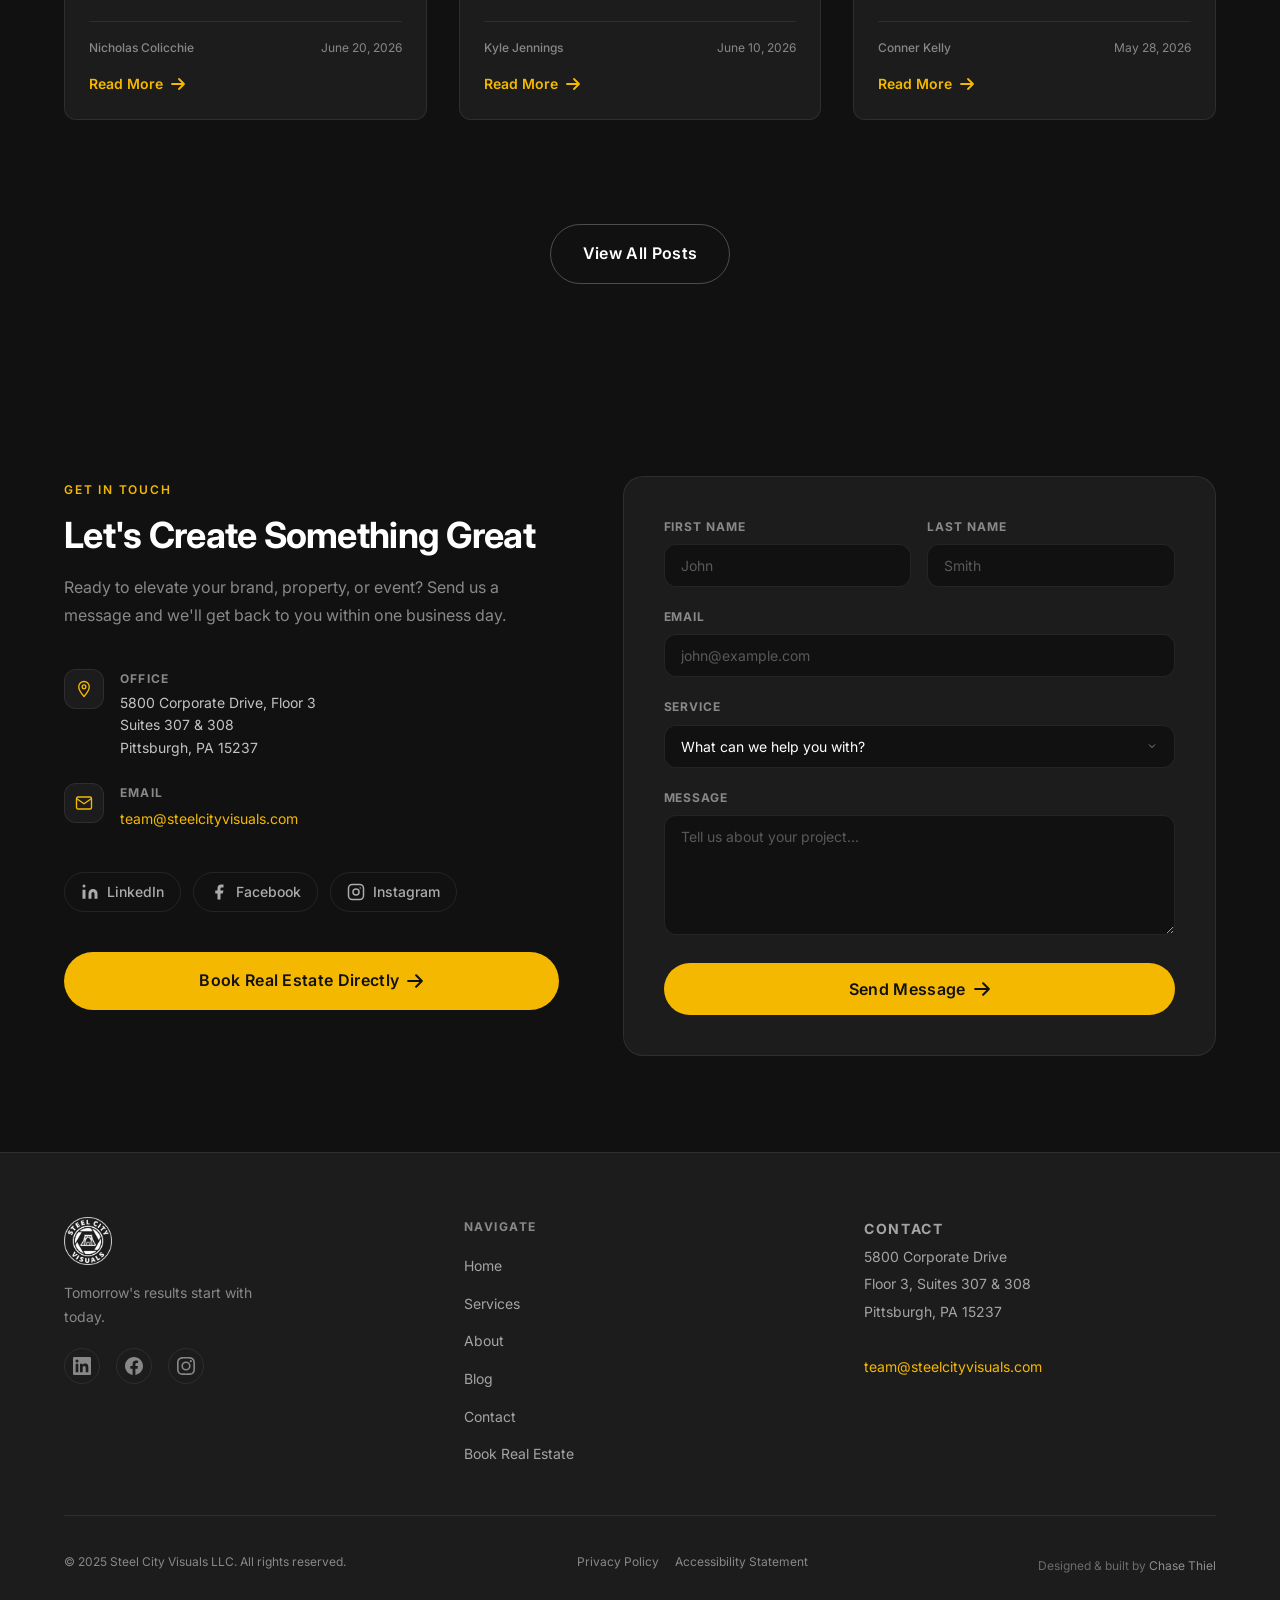
==== commit 1e43d7b6: "Fixes on blog admin page" ====
--- a/index.html
+++ b/index.html
@@ -901,7 +901,7 @@
       </div>
 
       <div class="footer__bottom">
-        <p>&copy; 2025 Steel City Visuals LLC. All rights reserved.</p>
+        <p id="footer-copyright" style="cursor:default;">&copy; 2025 Steel City Visuals LLC. All rights reserved.</p>
         <div style="display:flex; gap: var(--space-4);">
           <a href="privacy.html">Privacy Policy</a>
           <a href="accessibility.html">Accessibility Statement</a>
@@ -923,6 +923,20 @@
   <script src="js/animations.js"></script>
   <script src="js/contact.js"></script>
   <script src="js/blog-preview.js"></script>
+  <script>
+    // Secret knock: click copyright 5 times within 3 seconds → admin
+    (function () {
+      let clicks = 0, timer;
+      const el = document.getElementById('footer-copyright');
+      if (!el) return;
+      el.addEventListener('click', () => {
+        clicks++;
+        clearTimeout(timer);
+        timer = setTimeout(() => { clicks = 0; }, 3000);
+        if (clicks >= 5) { clicks = 0; window.location.href = 'admin.html'; }
+      });
+    })();
+  </script>
 
 </body>
 </html>
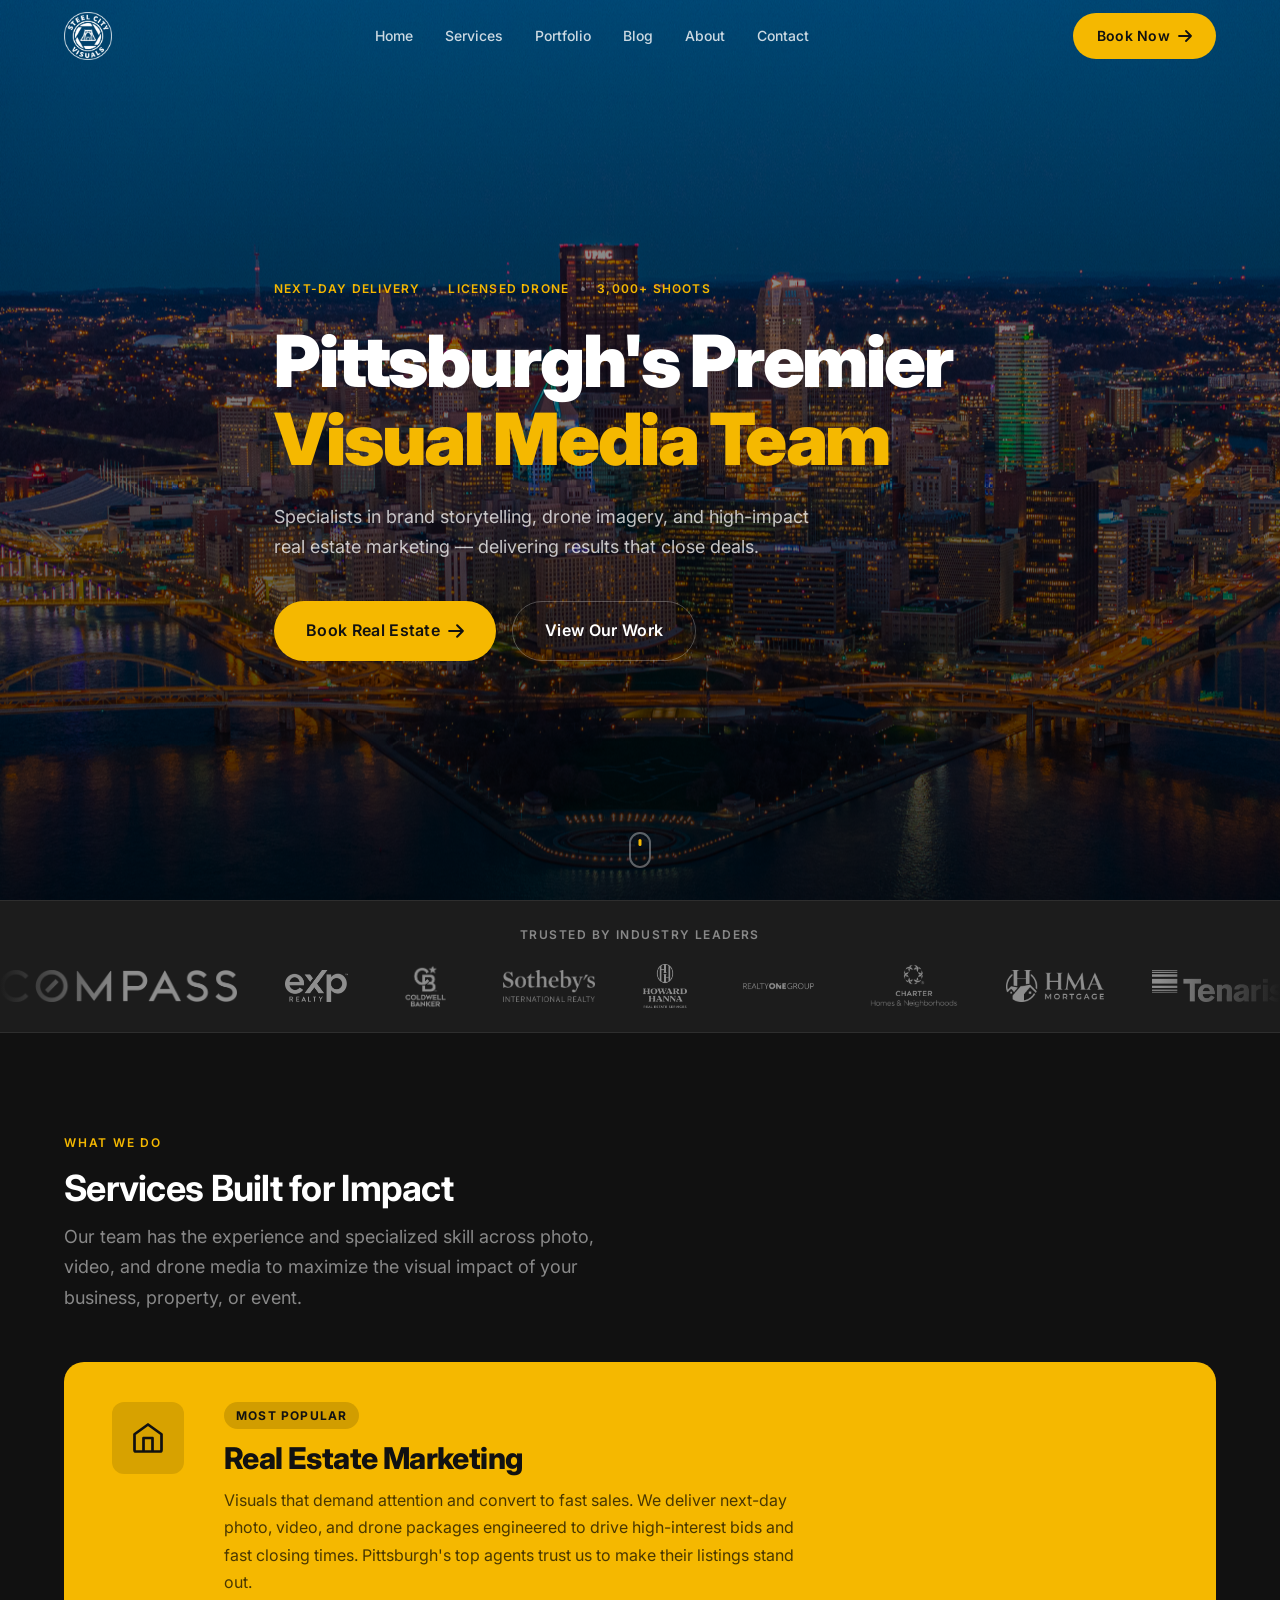
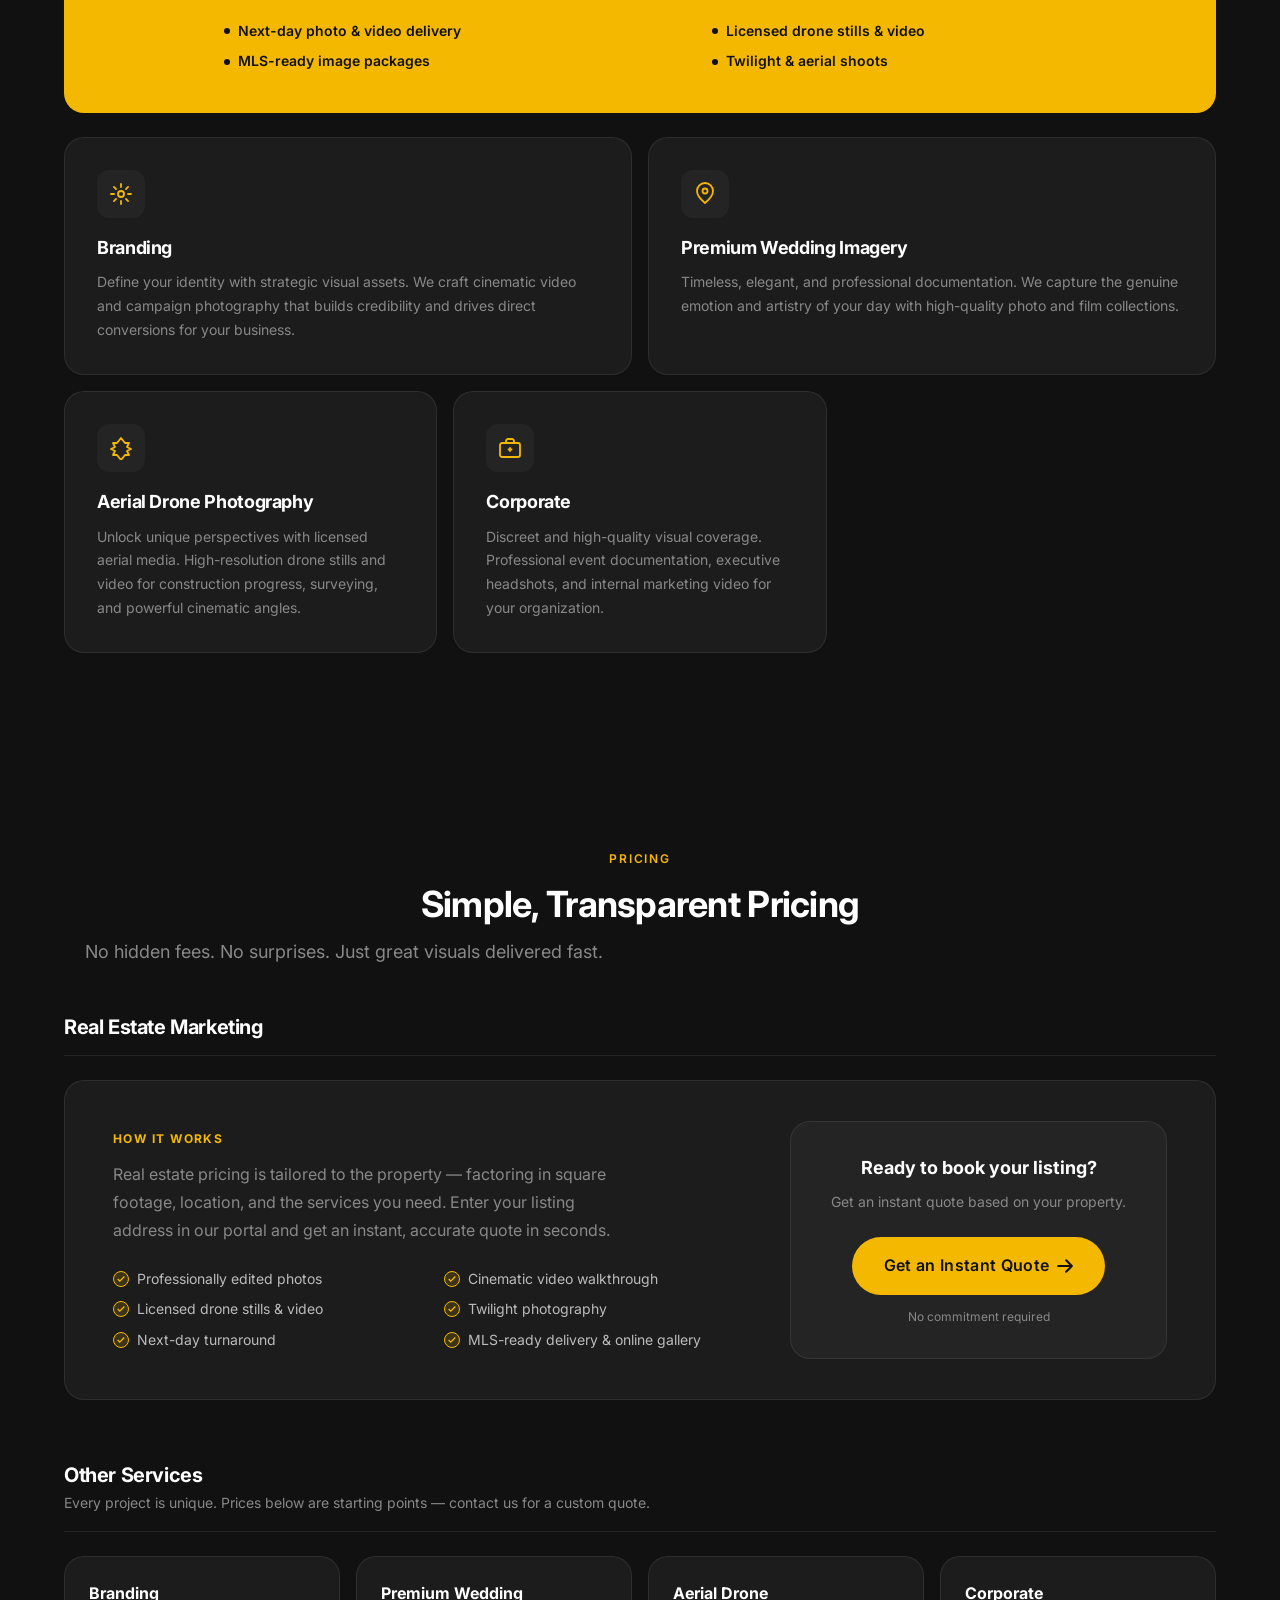
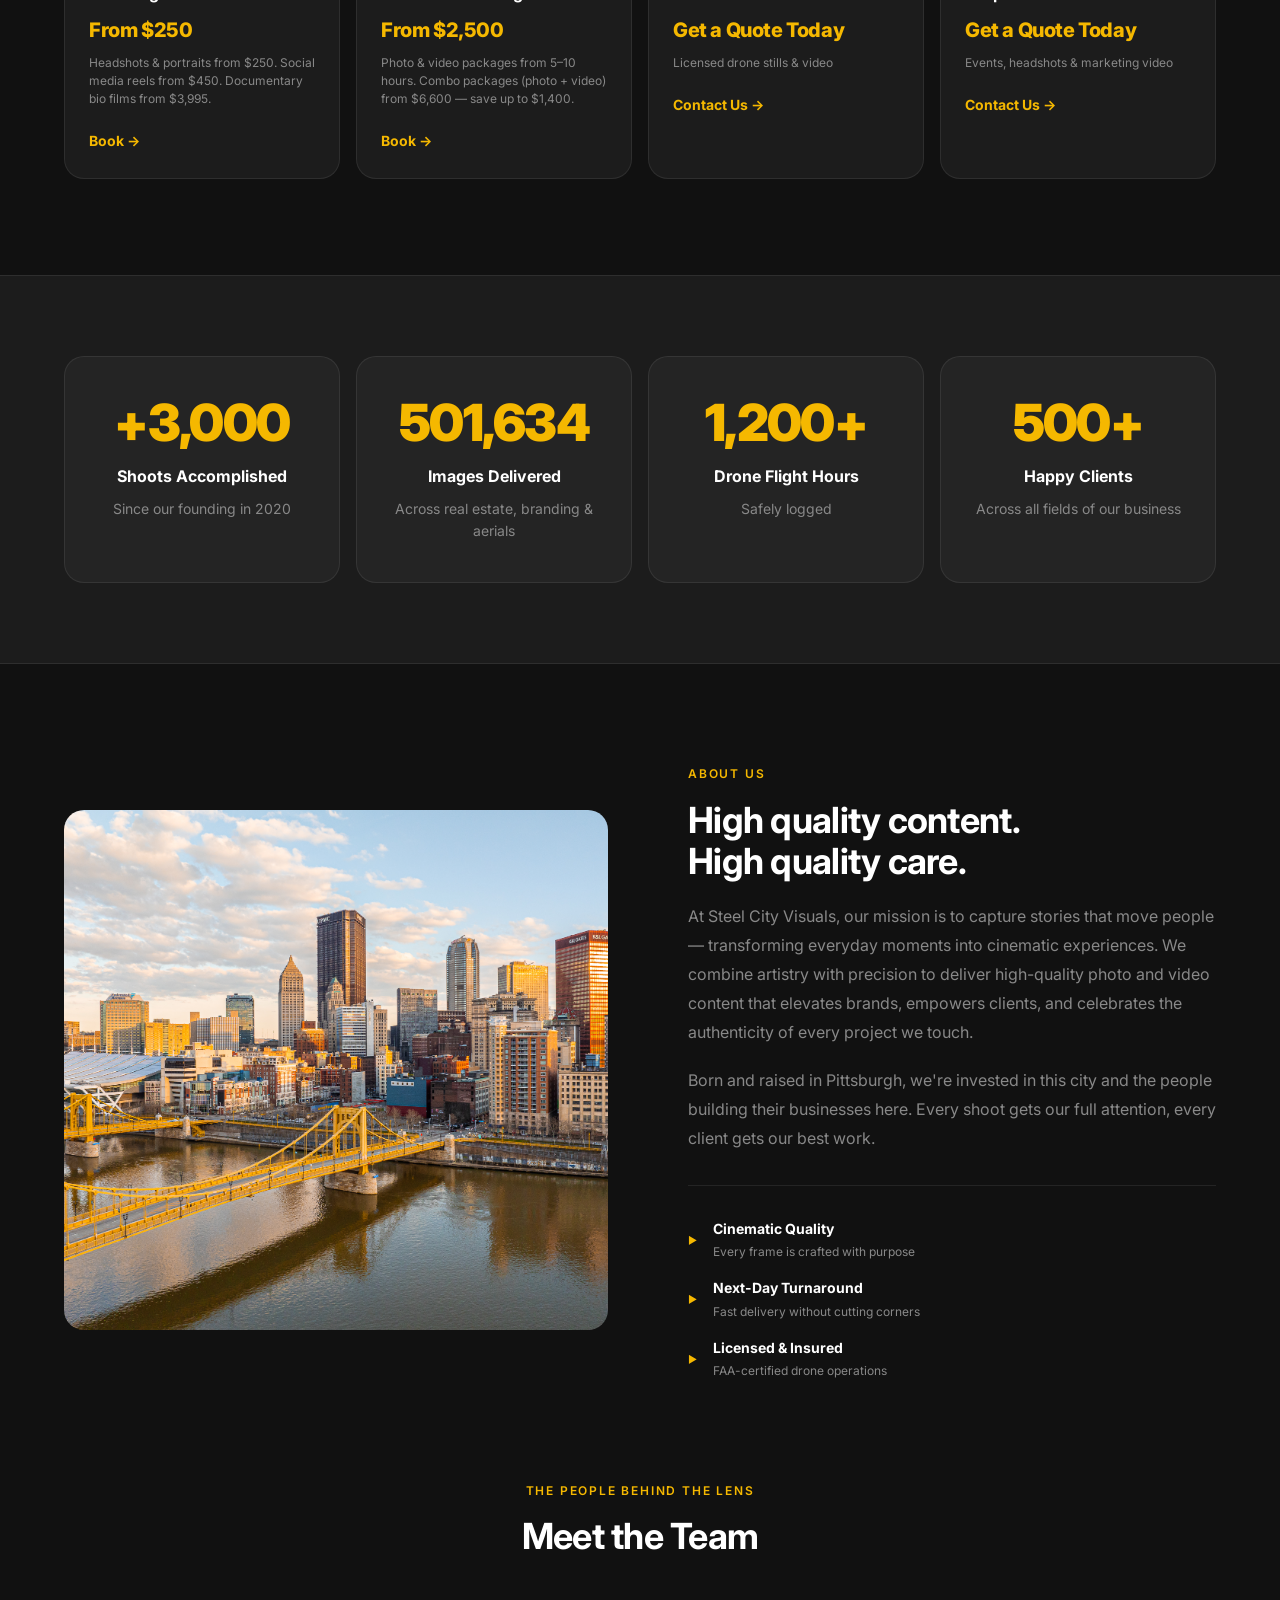
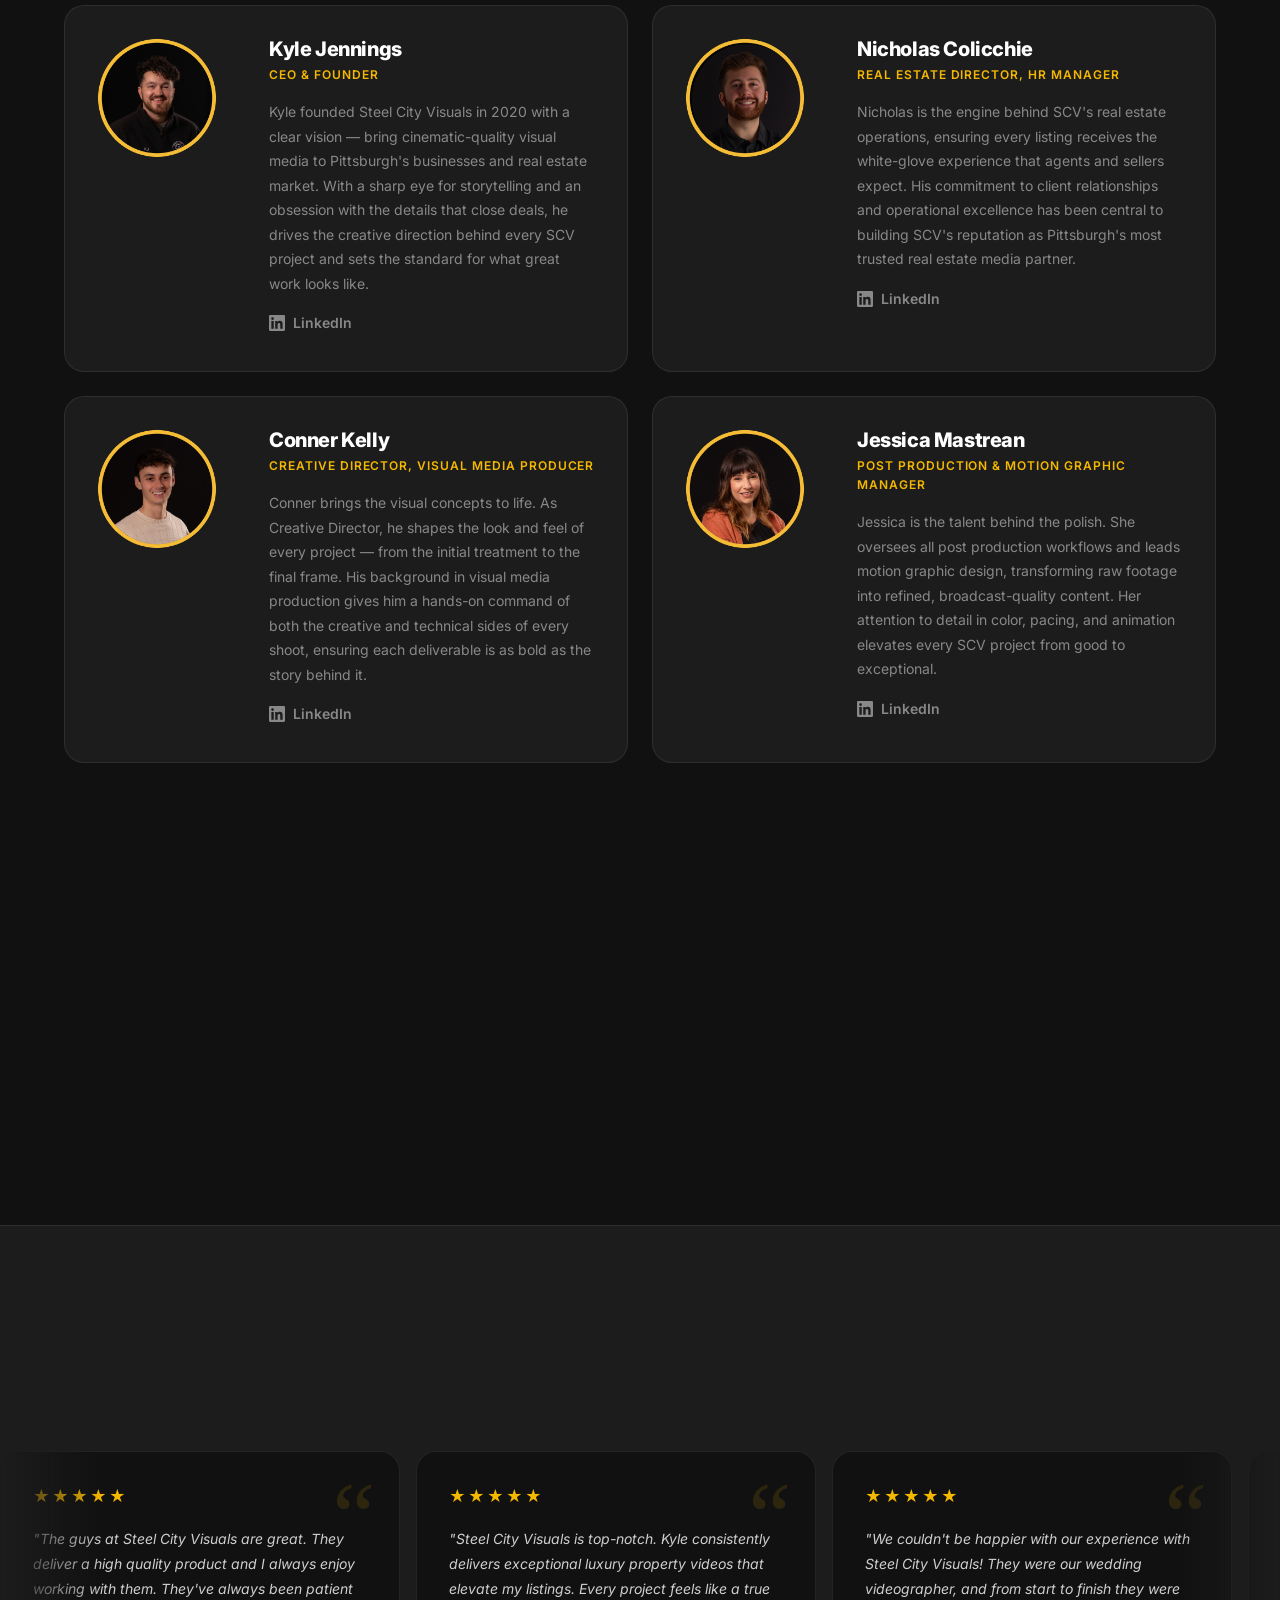
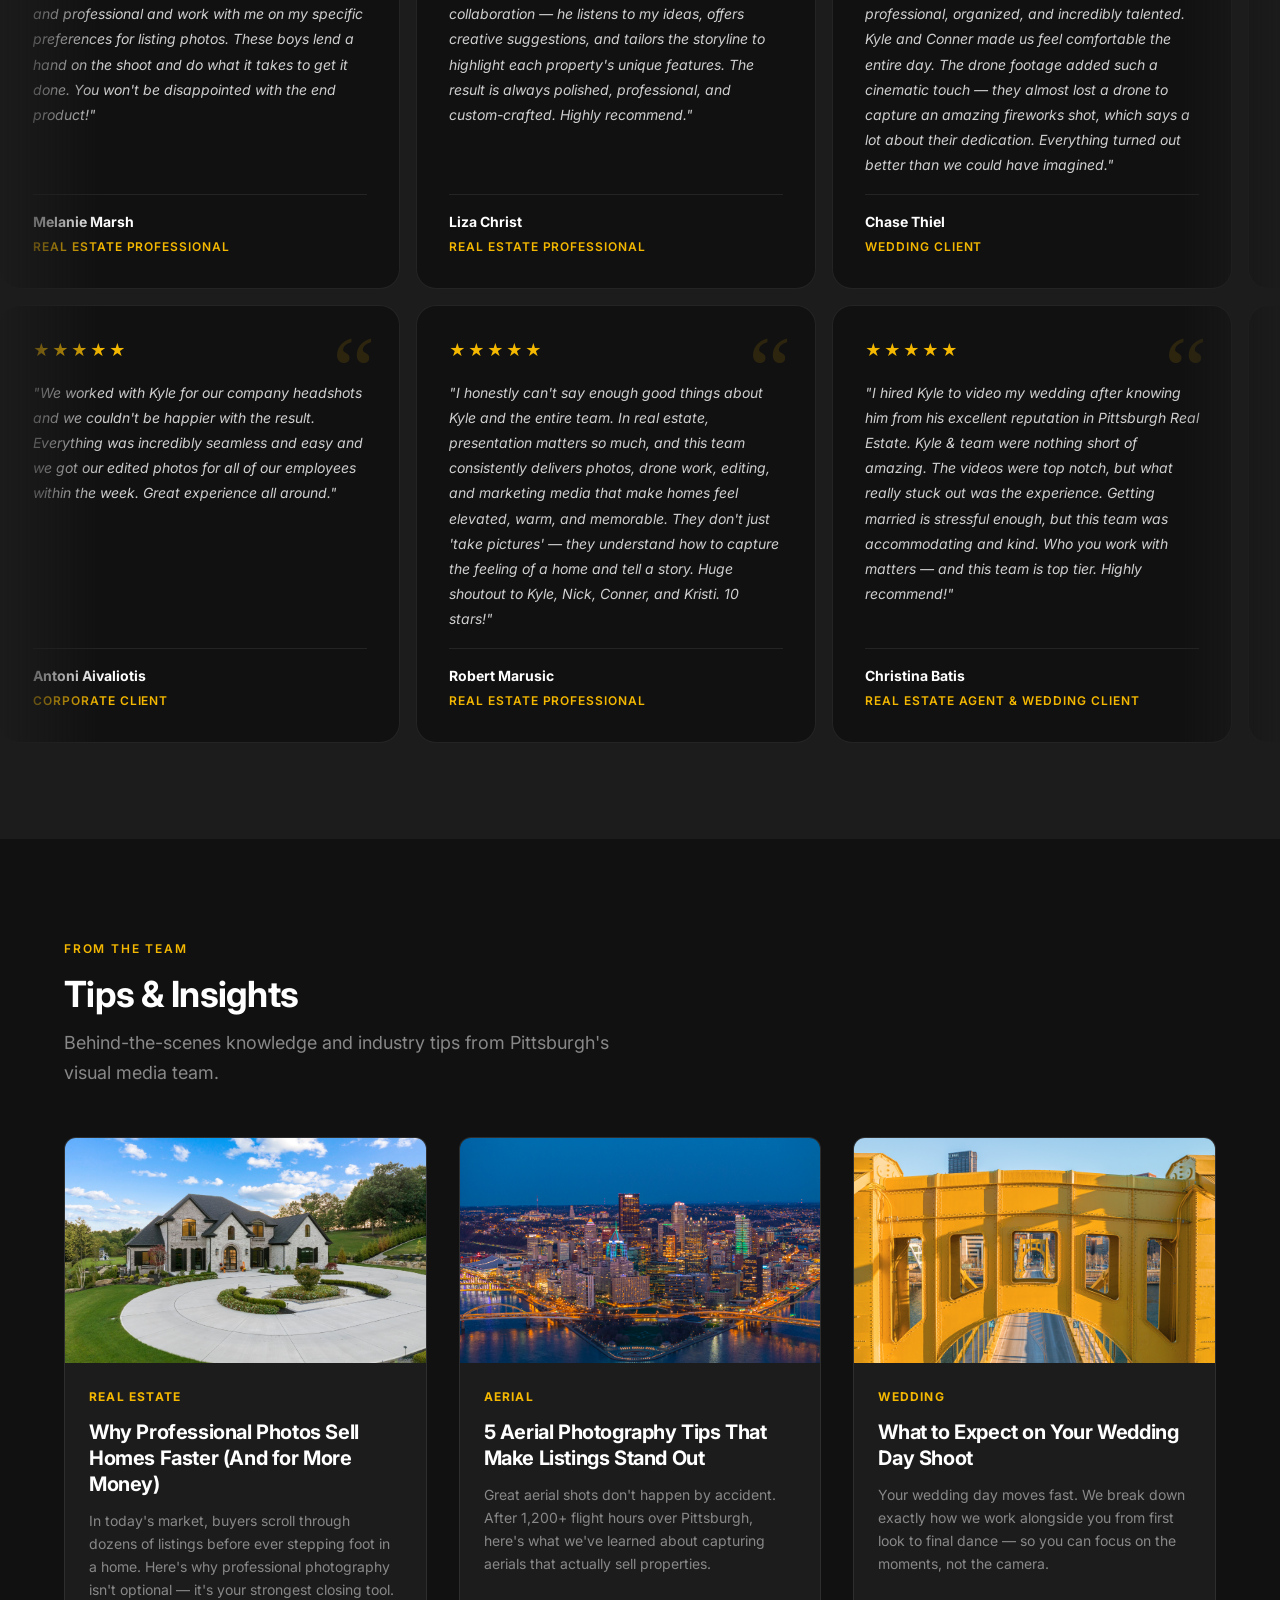
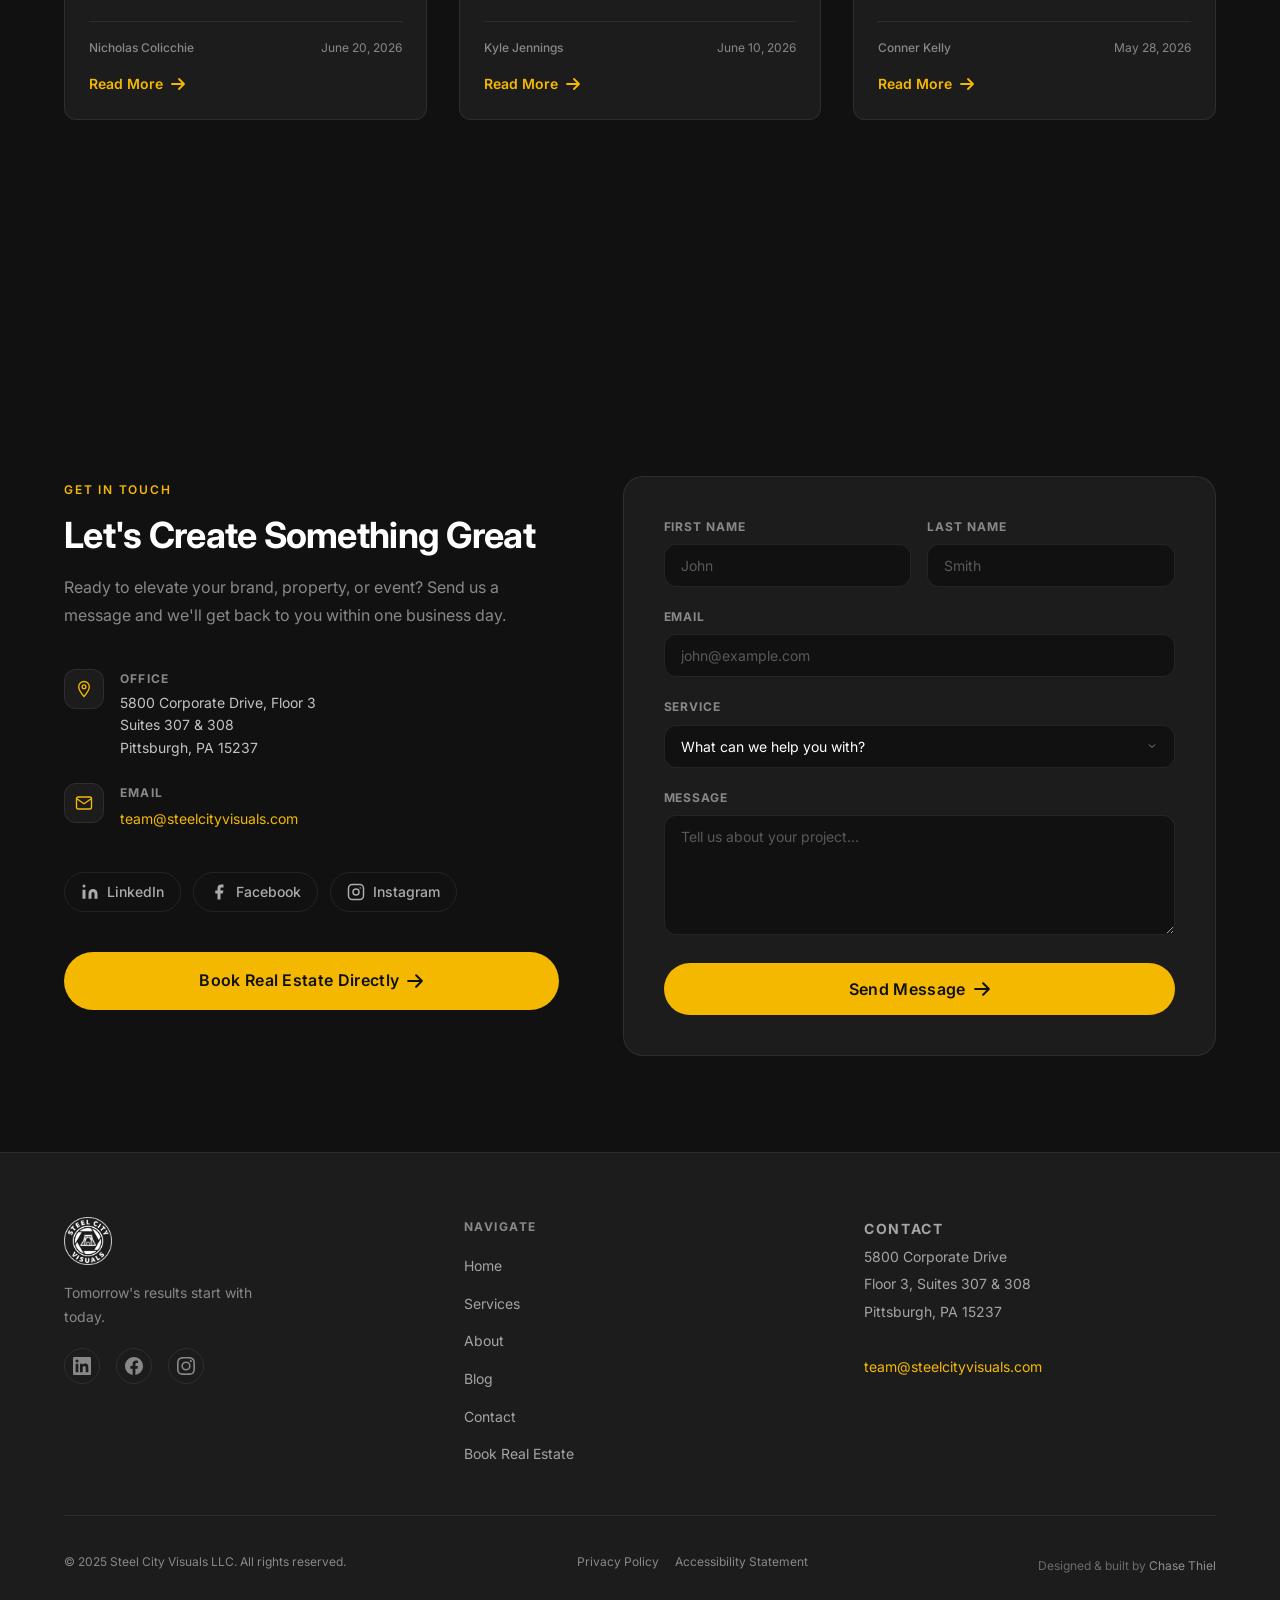
==== commit f380b3ae: "Added secret admin.html knock to all pages. Also fixed spacing" ====
--- a/index.html
+++ b/index.html
@@ -923,20 +923,7 @@
   <script src="js/animations.js"></script>
   <script src="js/contact.js"></script>
   <script src="js/blog-preview.js"></script>
-  <script>
-    // Secret knock: click copyright 5 times within 3 seconds → admin
-    (function () {
-      let clicks = 0, timer;
-      const el = document.getElementById('footer-copyright');
-      if (!el) return;
-      el.addEventListener('click', () => {
-        clicks++;
-        clearTimeout(timer);
-        timer = setTimeout(() => { clicks = 0; }, 3000);
-        if (clicks >= 5) { clicks = 0; window.location.href = 'admin.html'; }
-      });
-    })();
-  </script>
+  <script src="js/admin-knock.js"></script>
 
 </body>
 </html>
--- a/css/blog.css
+++ b/css/blog.css
@@ -458,6 +458,10 @@
   margin-bottom: var(--space-6);
 }
 
+.post-body-wrap {
+  padding-bottom: var(--space-24);
+}
+
 /* Responsive */
 @media (max-width: 1024px) {
   .blog-grid {
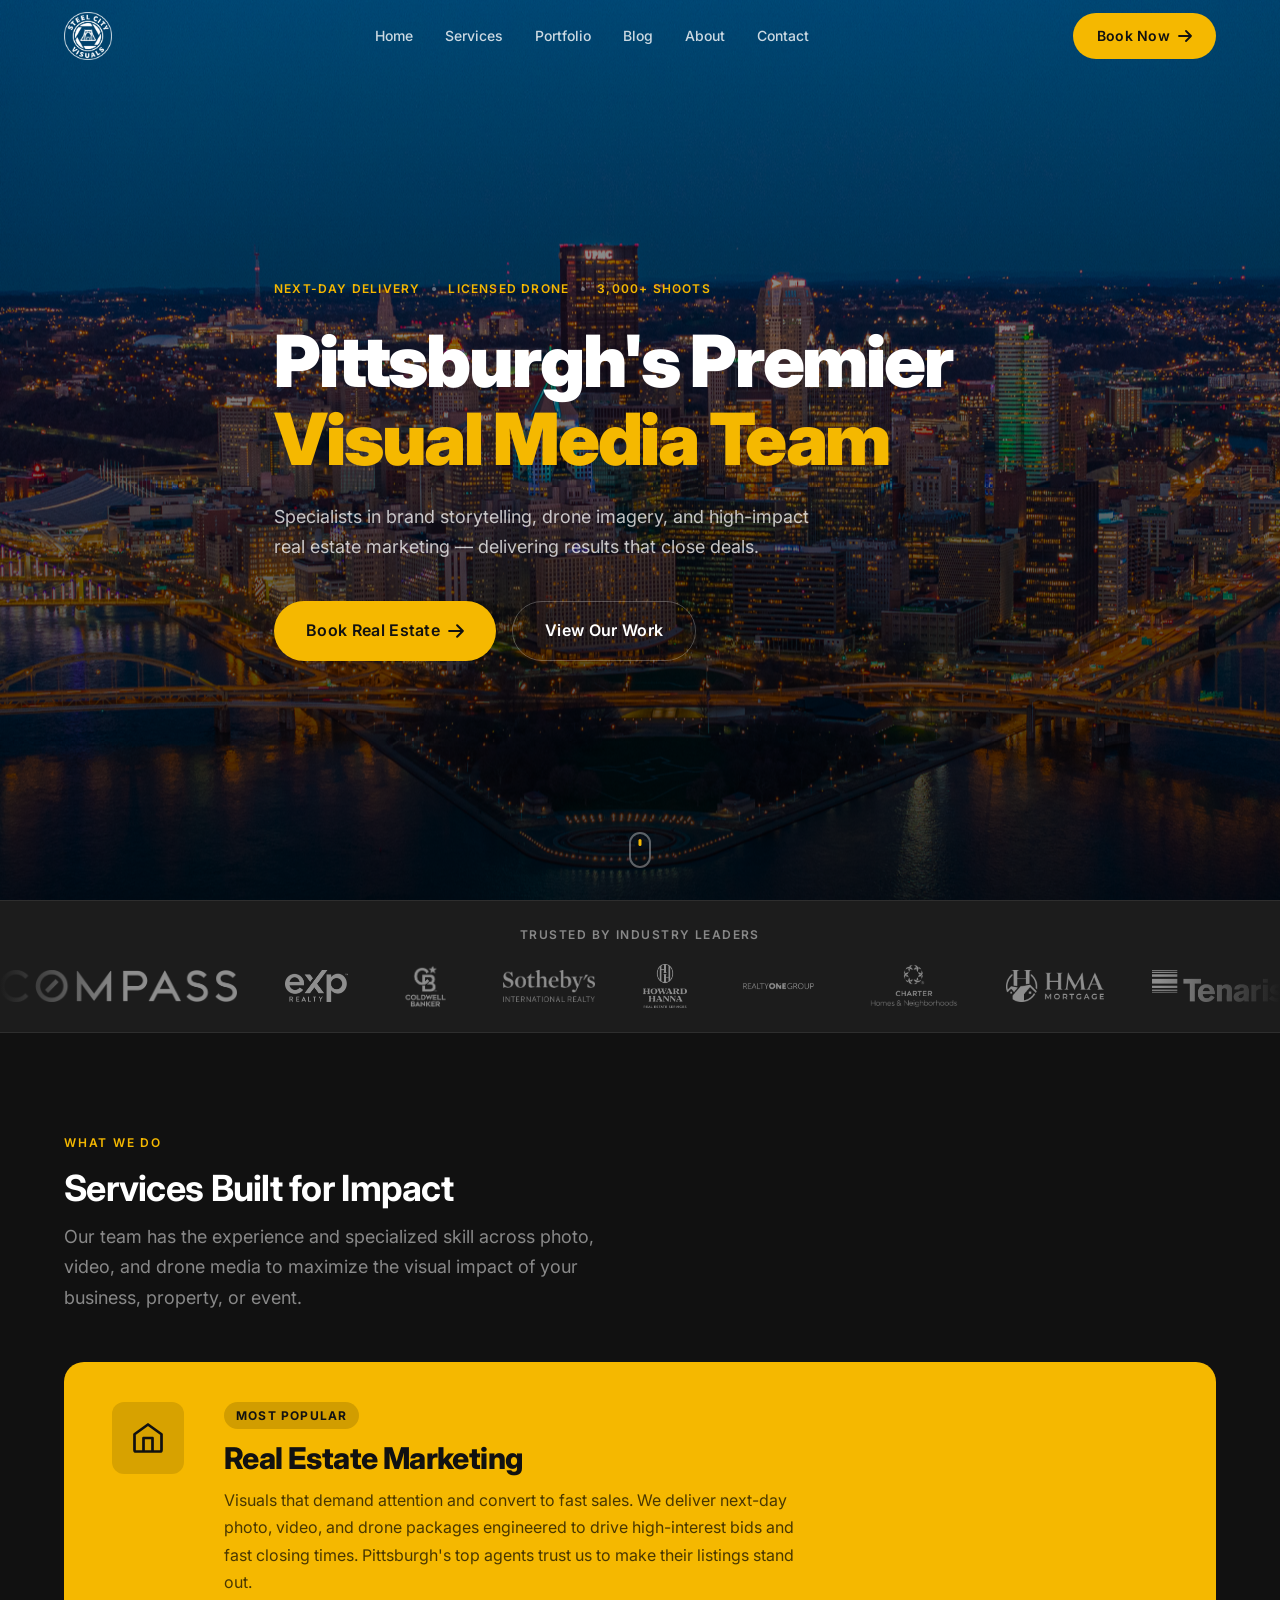
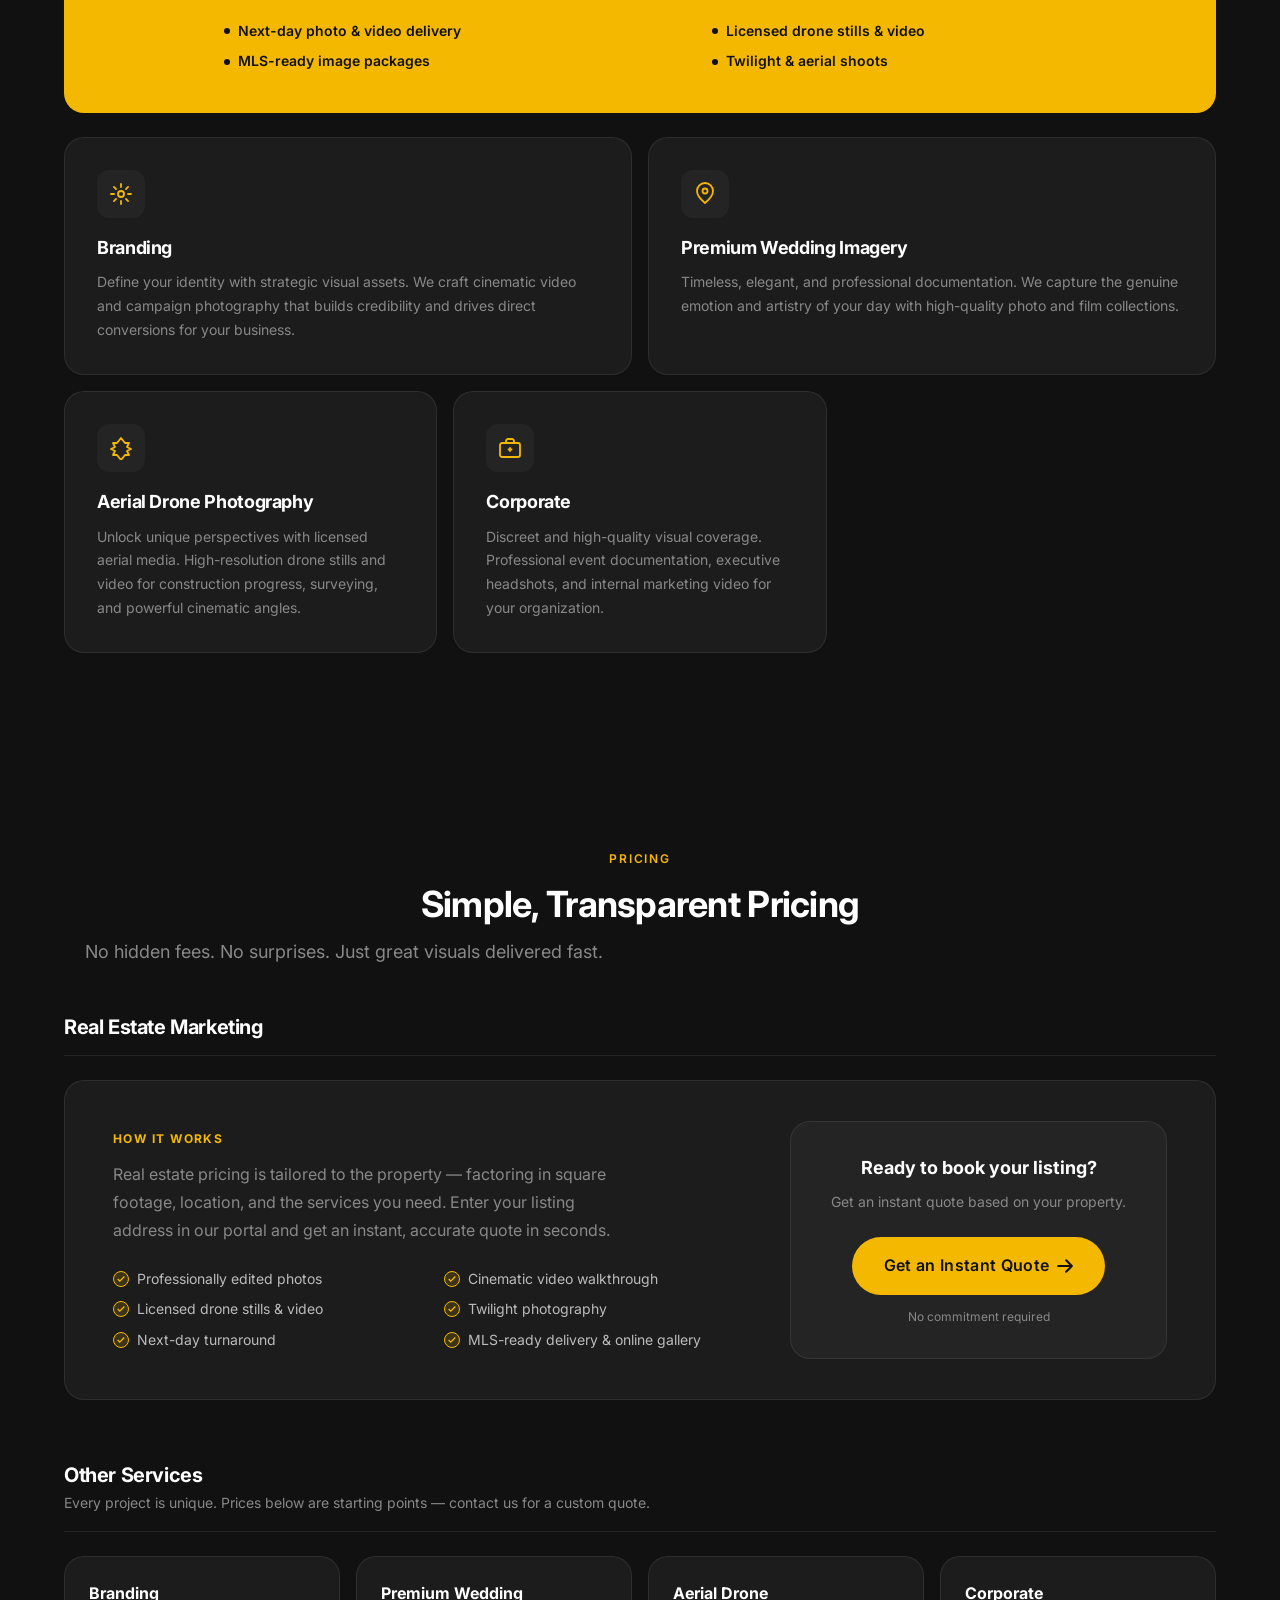
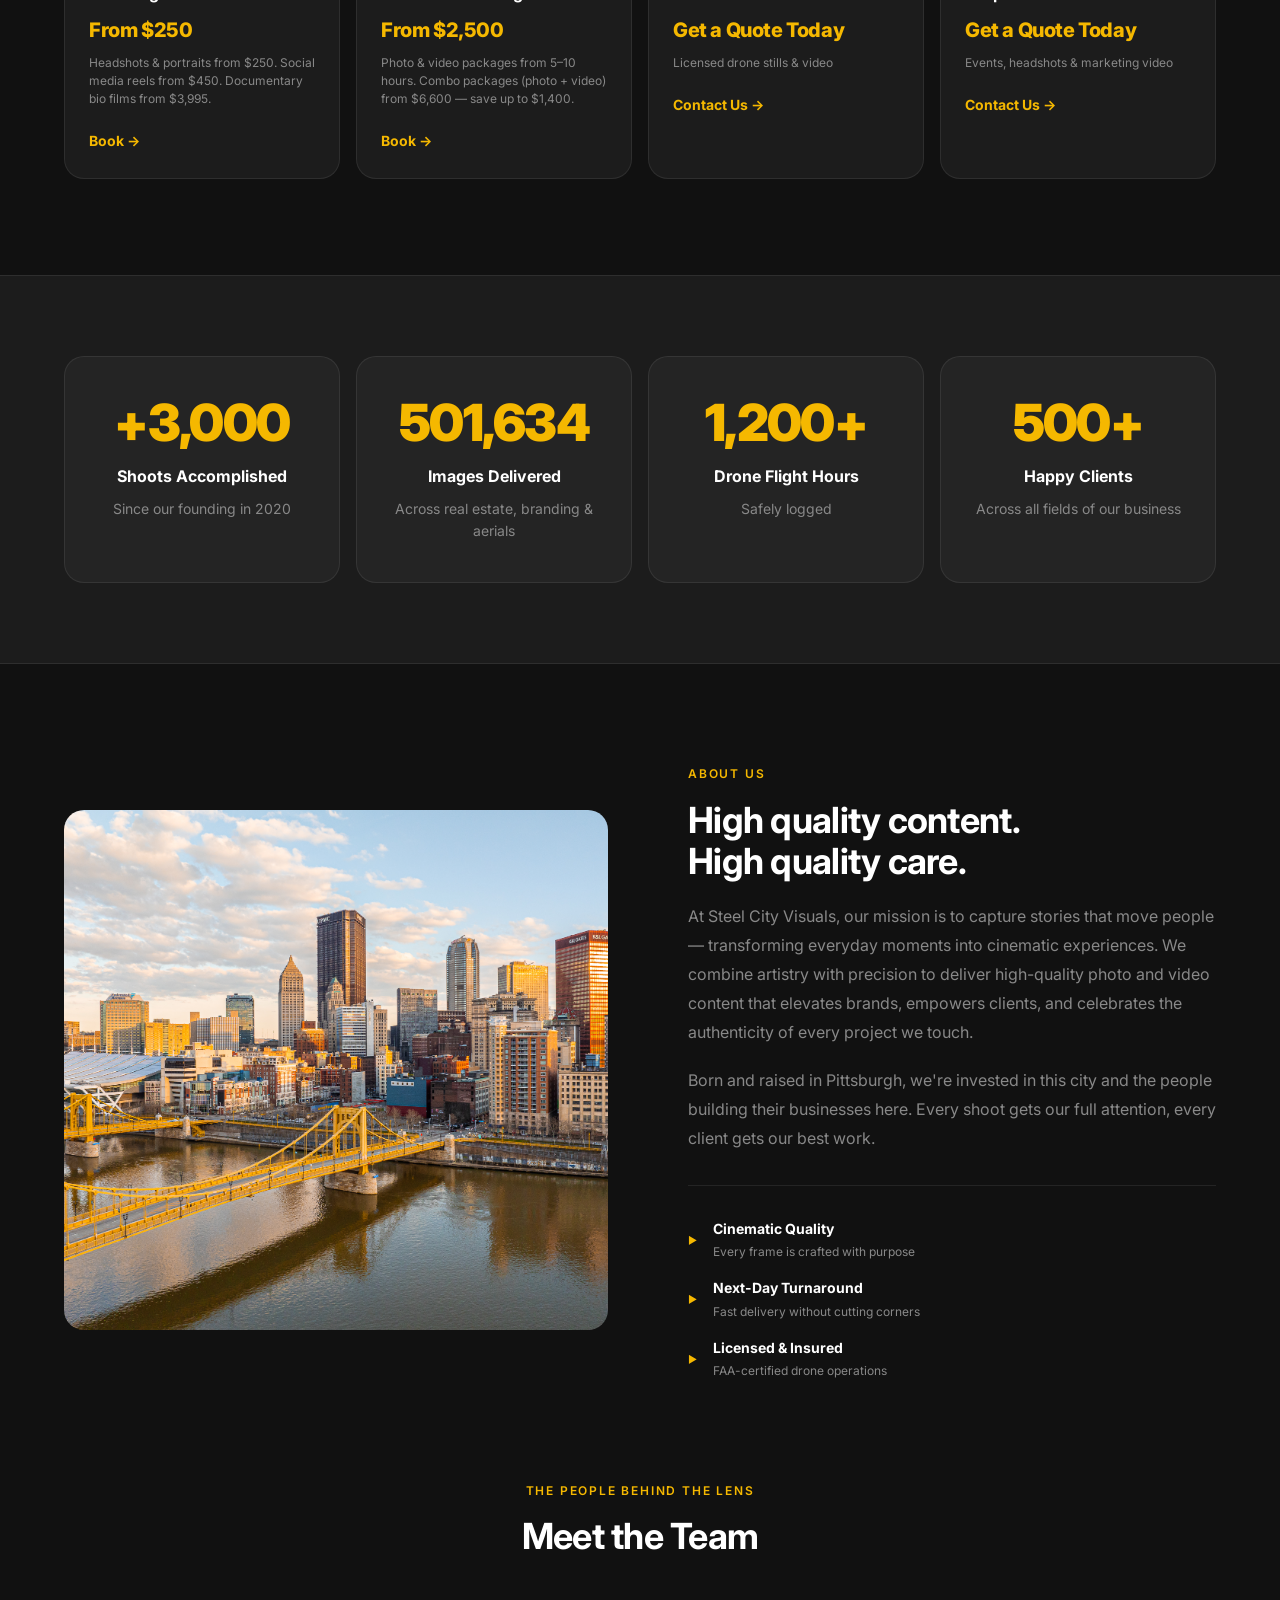
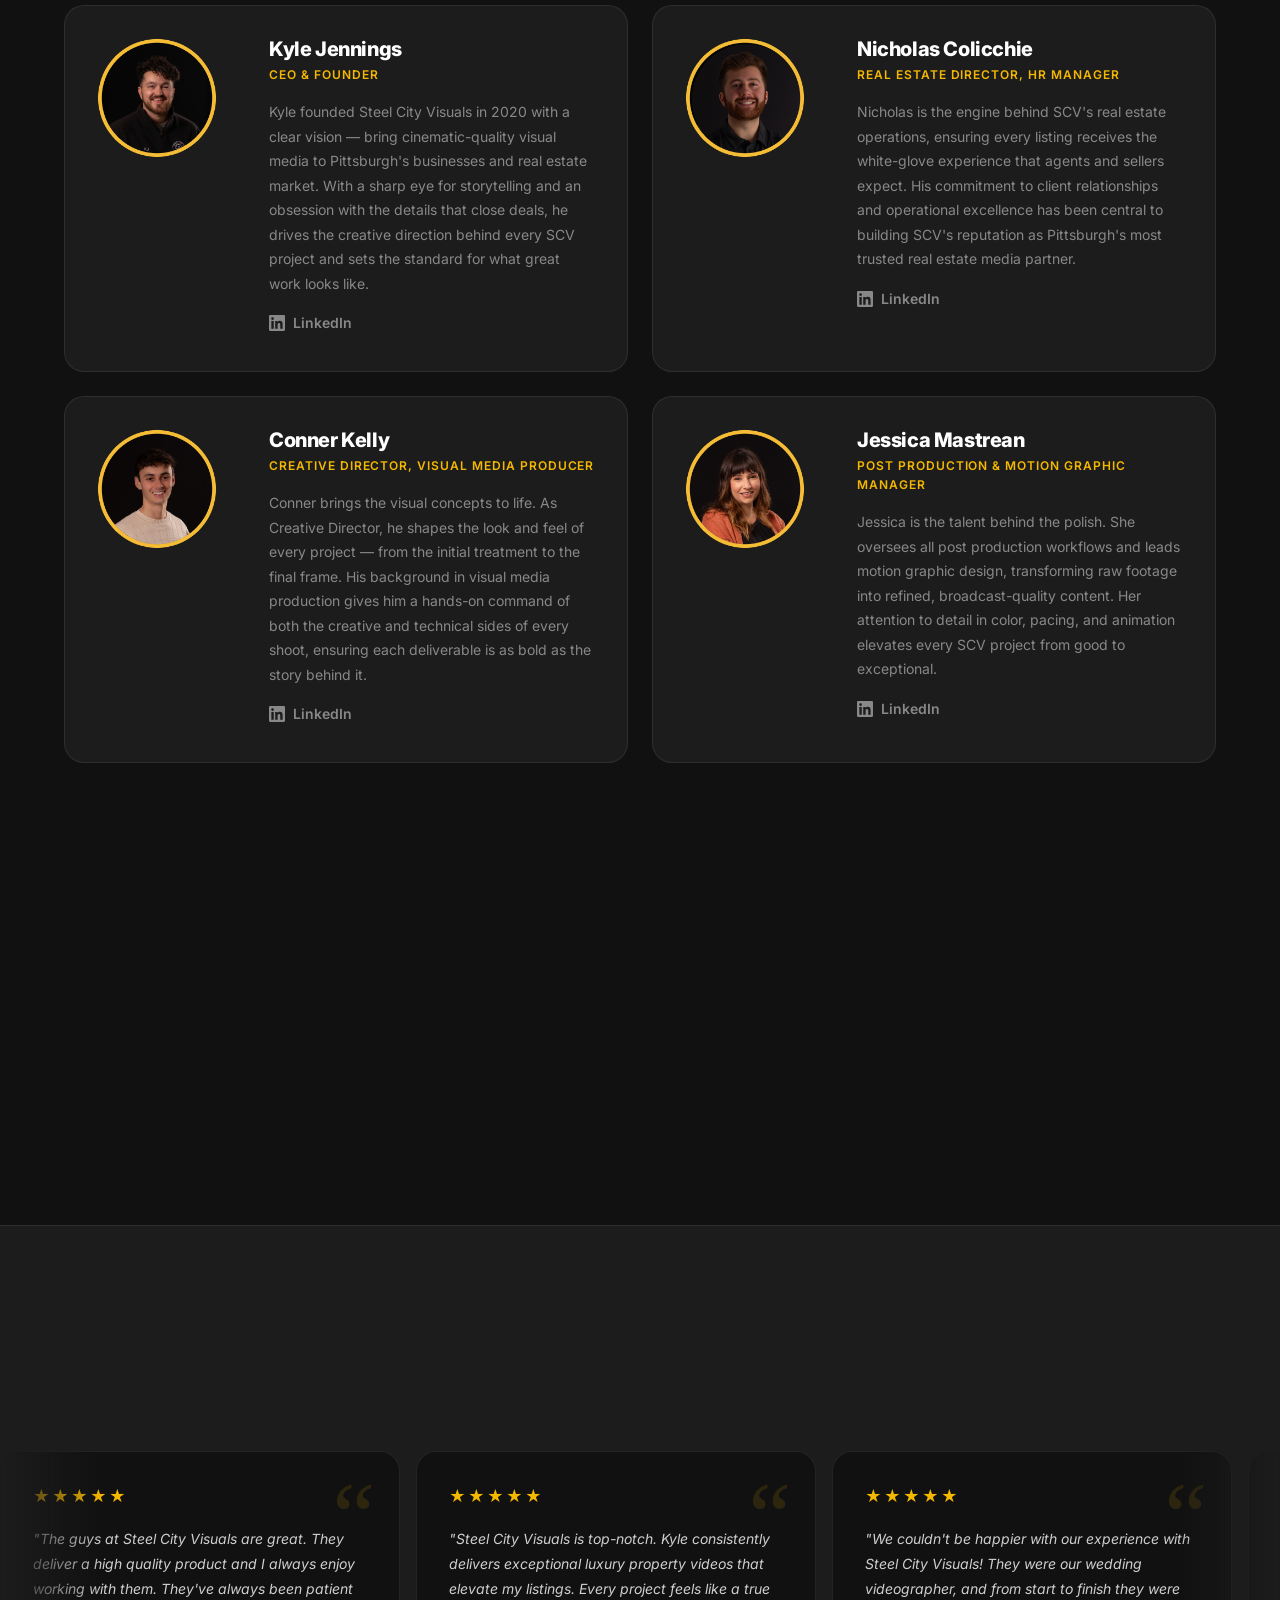
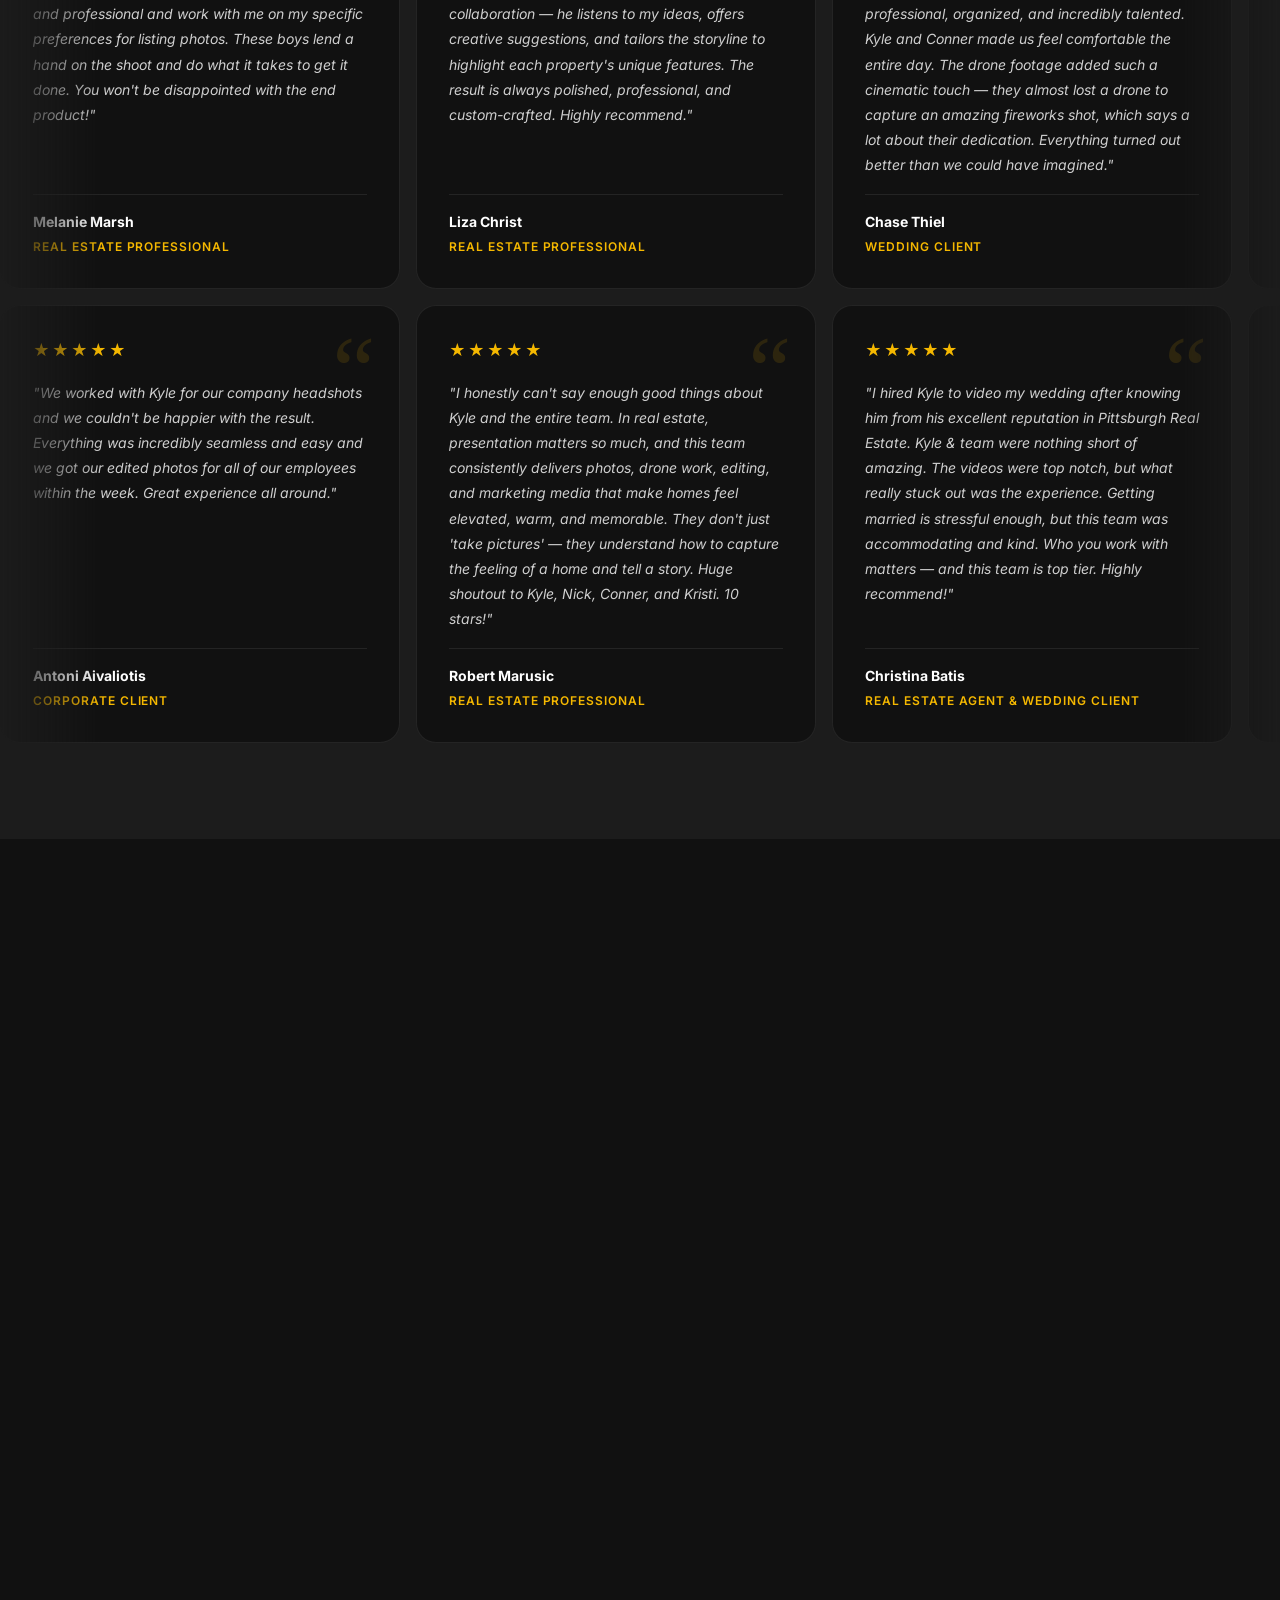
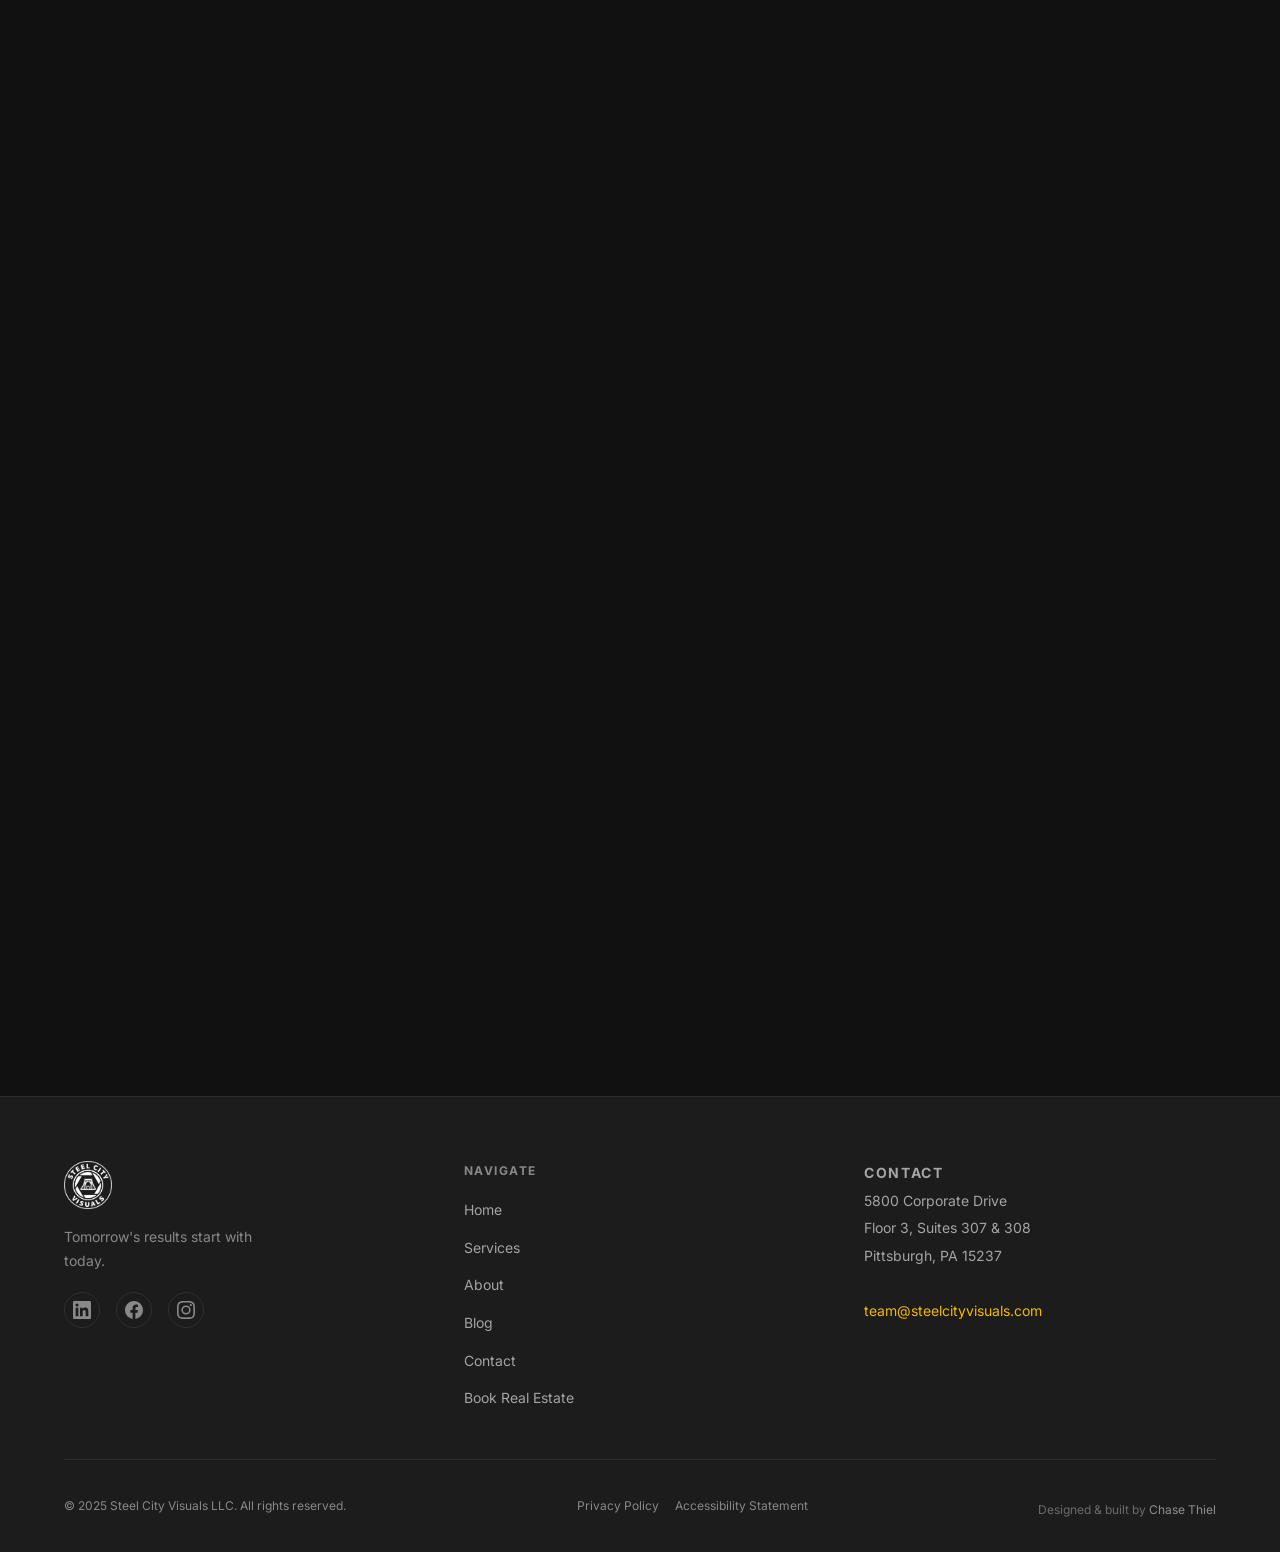
==== commit e2aeaa8c: "Fixed some spacing." ====
--- a/index.html
+++ b/index.html
@@ -711,7 +711,7 @@
     </section>
 
     <!-- ── Blog Preview ── -->
-    <section class="section" id="blog-preview-section">
+    <section class="section" id="blog-preview-section" style="padding-bottom: var(--space-12)">
       <div class="container">
 
         <div class="services__header reveal">
@@ -724,7 +724,7 @@
           <!-- Populated by JS -->
         </div>
 
-        <div style="text-align:center; margin-top:var(--space-10);" class="reveal">
+        <div style="text-align:center; margin-top:var(--space-8);" class="reveal">
           <a href="blog.html" class="btn btn-outline btn-lg">View All Posts</a>
         </div>
 
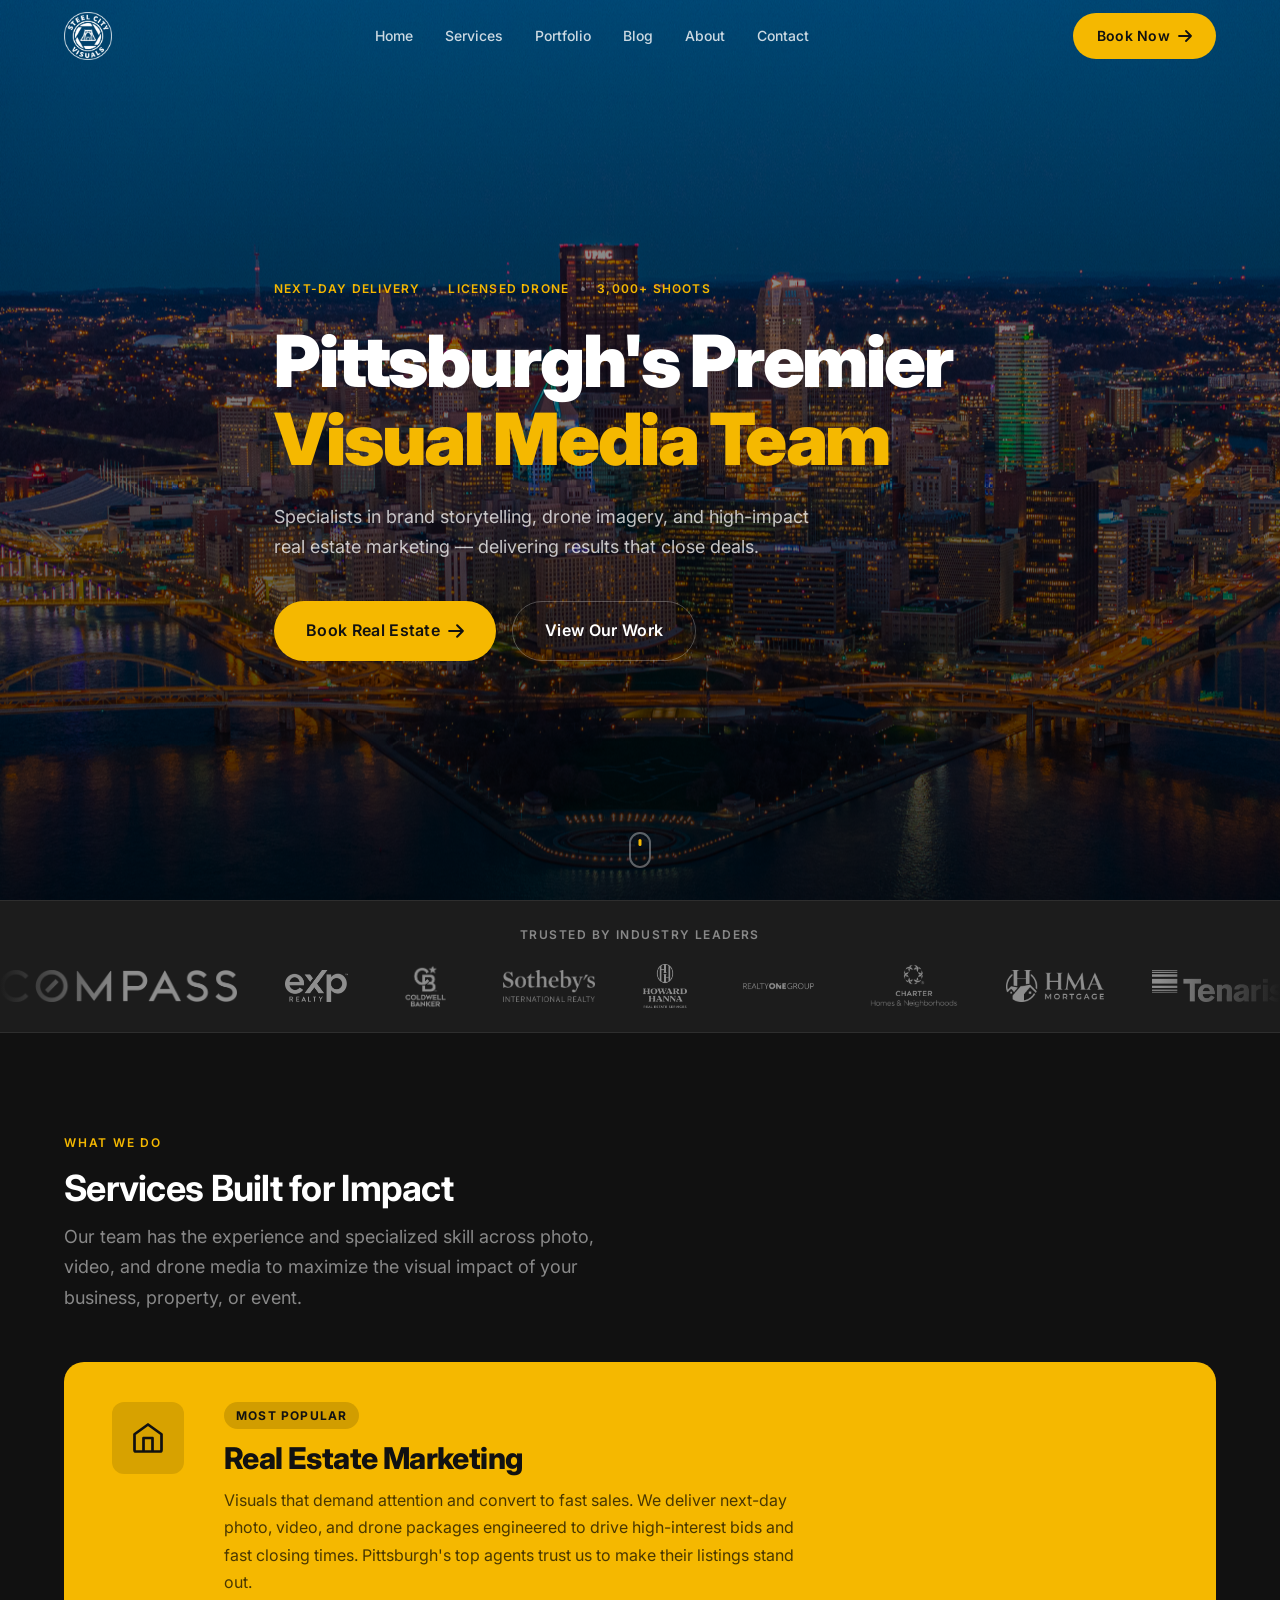
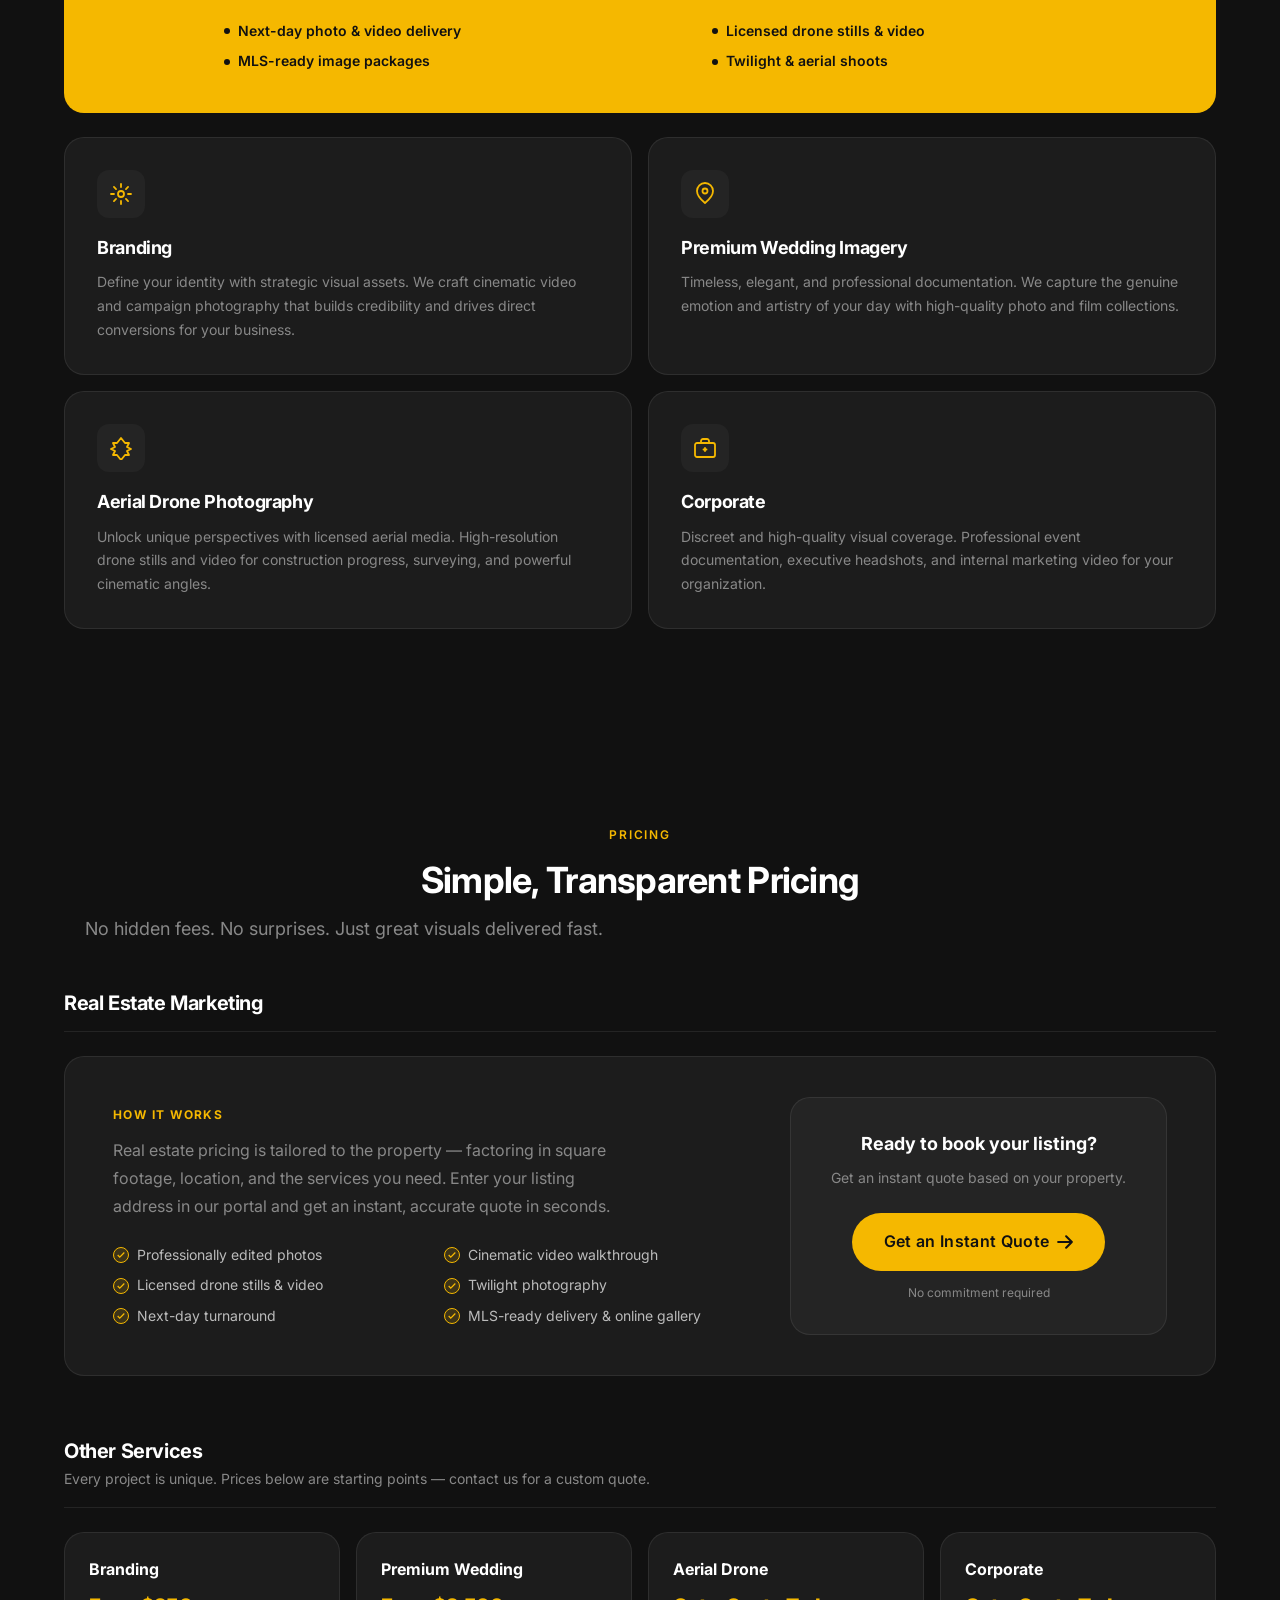
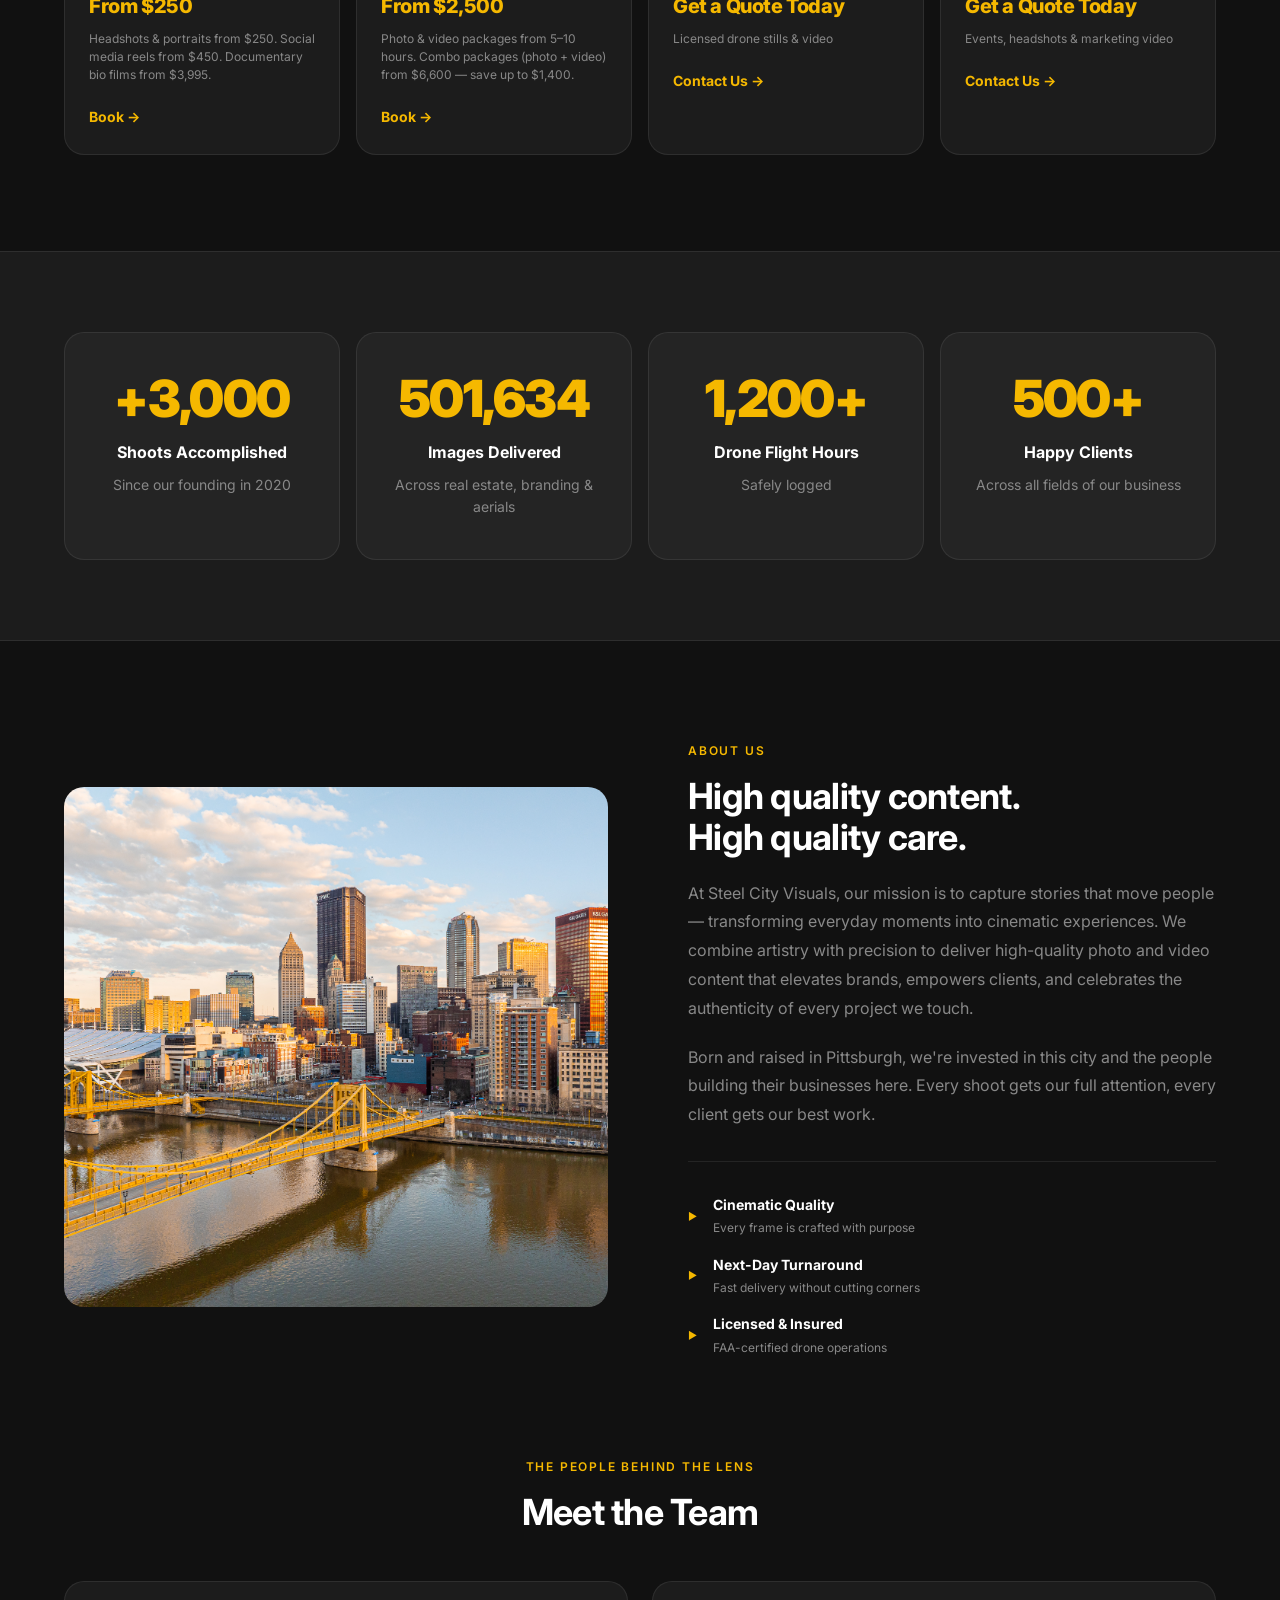
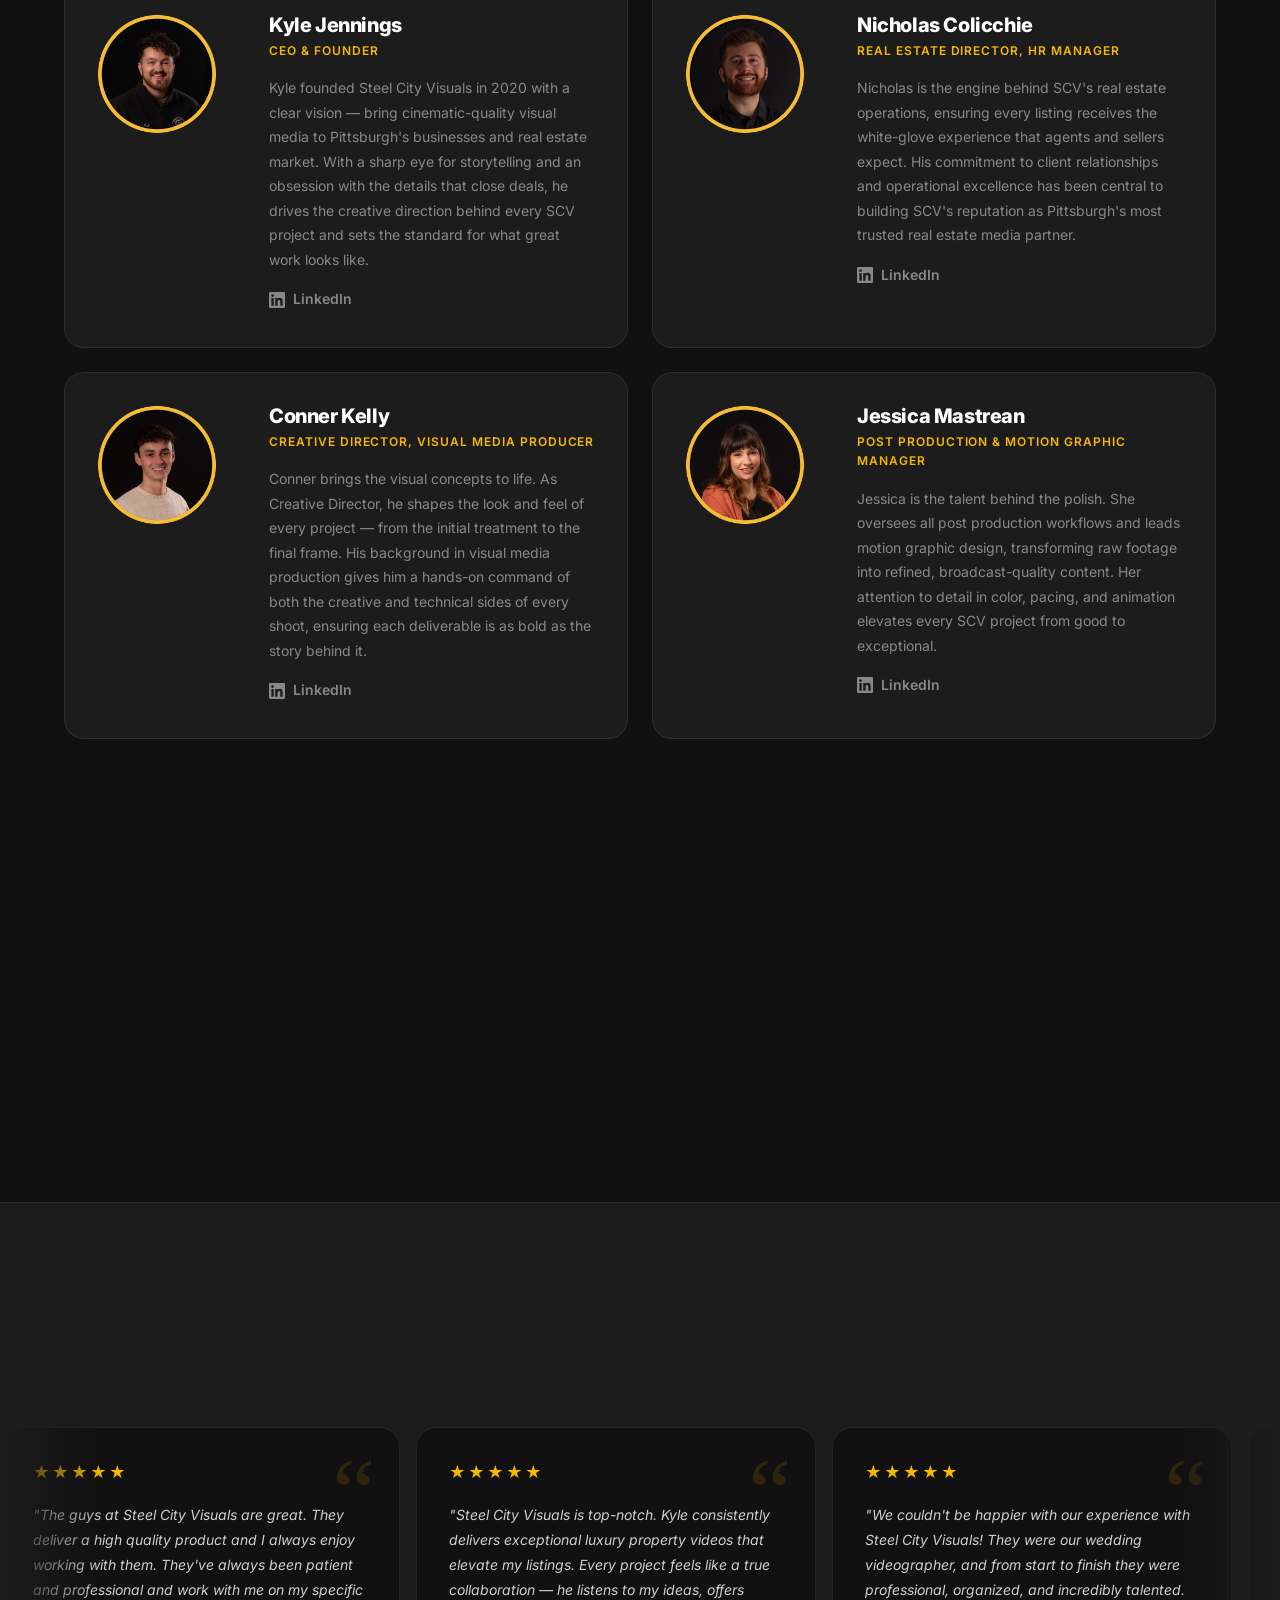
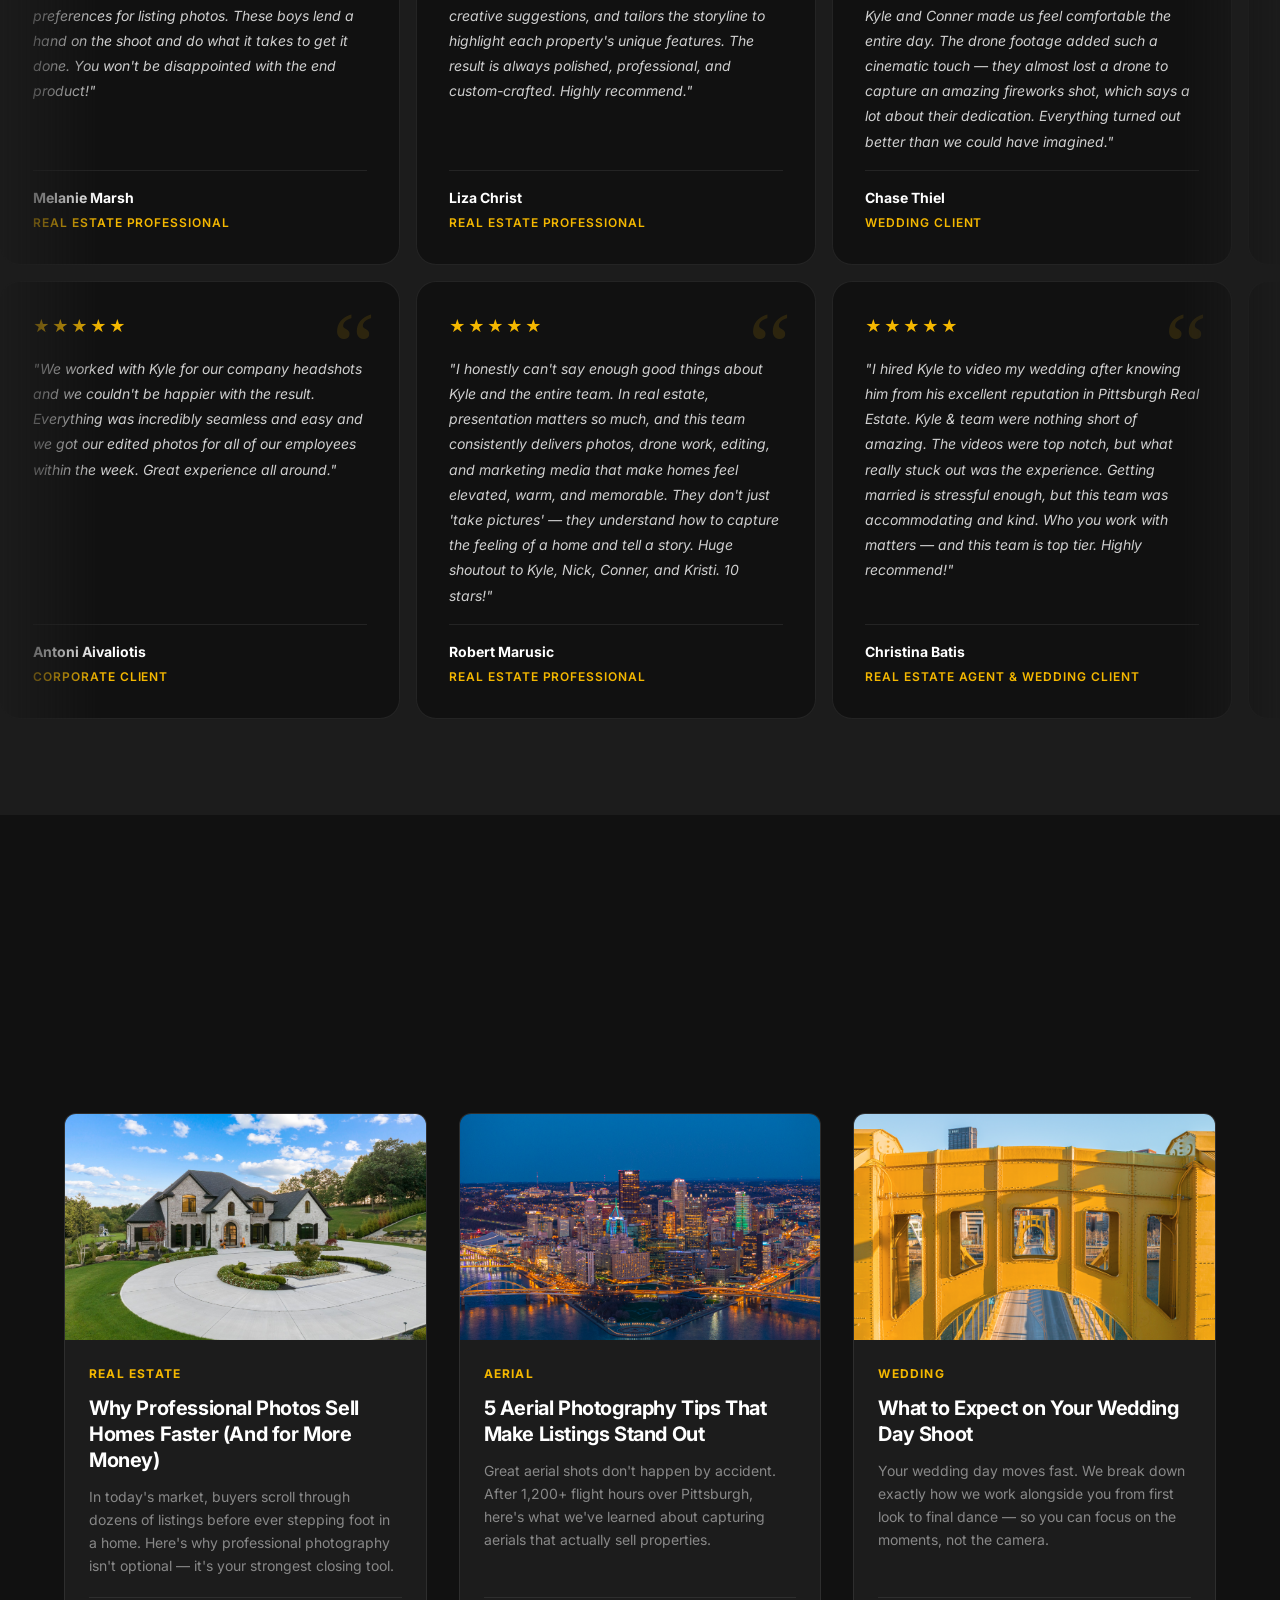
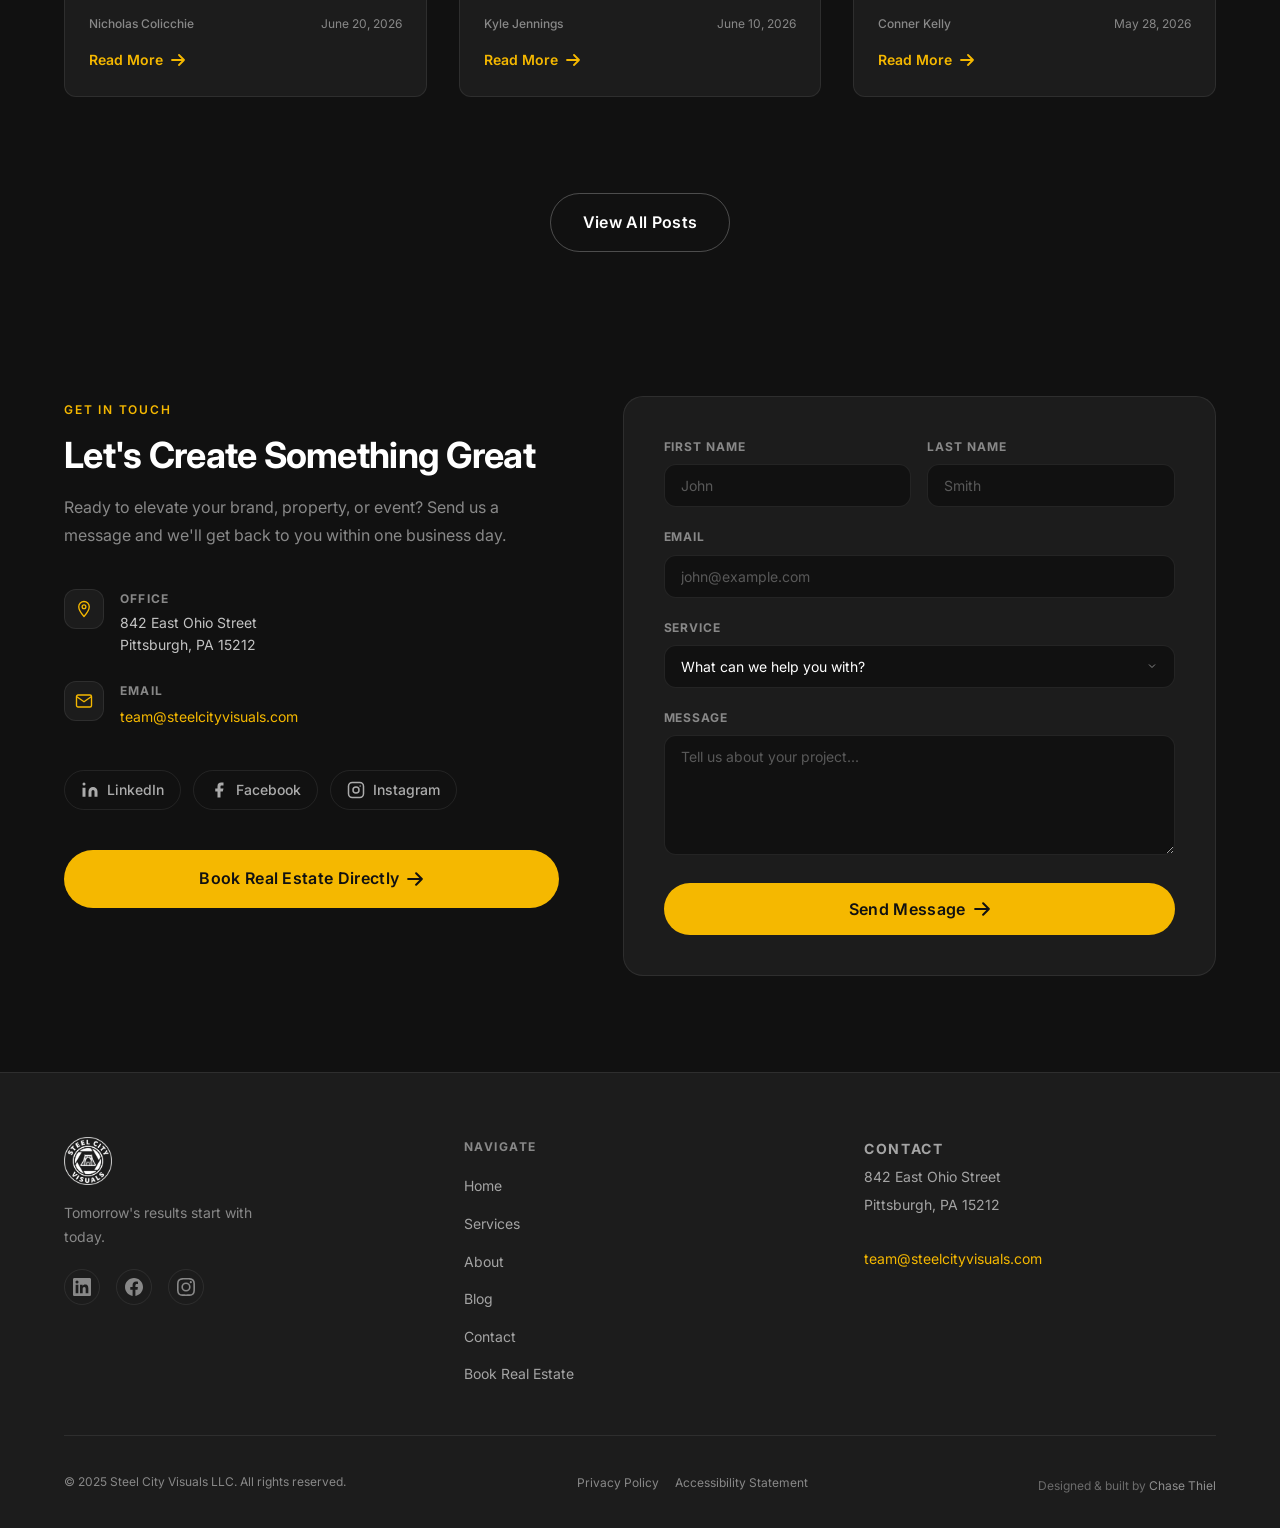
==== commit b4a25056: "Fix address and also grid" ====
--- a/index.html
+++ b/index.html
@@ -753,7 +753,7 @@
                 </div>
                 <div>
                   <div class="contact__detail-label">Office</div>
-                  <div class="contact__detail-value">5800 Corporate Drive, Floor 3<br />Suites 307 &amp; 308<br />Pittsburgh, PA 15237</div>
+                  <div class="contact__detail-value">842 East Ohio Street<br />Pittsburgh, PA 15212</div>
                 </div>
               </div>
 
@@ -891,9 +891,8 @@
 
         <div class="footer__contact">
           <p class="footer__heading">Contact</p>
-          <p>5800 Corporate Drive</p>
-          <p>Floor 3, Suites 307 &amp; 308</p>
-          <p>Pittsburgh, PA 15237</p>
+          <p>842 East Ohio Street</p>
+          <p>Pittsburgh, PA 15212</p>
           <br />
           <a href="mailto:team@steelcityvisuals.com">team@steelcityvisuals.com</a>
         </div>
--- a/css/components.css
+++ b/css/components.css
@@ -386,21 +386,11 @@
   flex-shrink: 0;
 }
 
-/* Service card grid — 2+3 layout */
+/* Service card grid — 2×2 layout */
 .services__grid {
   display: grid;
-  grid-template-columns: repeat(6, 1fr);
+  grid-template-columns: repeat(2, 1fr);
   gap: var(--space-4);
-}
-
-/* First 2 cards span 3 cols each */
-.services__card:nth-child(-n+2) {
-  grid-column: span 3;
-}
-
-/* Last 3 cards span 2 cols each */
-.services__card:nth-child(n+3) {
-  grid-column: span 2;
 }
 
 .services__card {
@@ -447,10 +437,6 @@
     grid-template-columns: repeat(2, 1fr);
   }
 
-  .services__card:nth-child(-n+2),
-  .services__card:nth-child(n+3) {
-    grid-column: span 1;
-  }
 }
 
 @media (max-width: 768px) {
@@ -470,11 +456,6 @@
 
   .services__grid {
     grid-template-columns: 1fr;
-  }
-
-  .services__card:nth-child(-n+2),
-  .services__card:nth-child(n+3) {
-    grid-column: span 1;
   }
 }
 
--- a/css/blog.css
+++ b/css/blog.css
@@ -433,6 +433,61 @@
 
 .post-back:hover svg {
   transform: translateX(-3px);
+}
+
+/* Share bar */
+.post-share {
+  display: flex;
+  align-items: center;
+  gap: var(--space-4);
+  flex-wrap: wrap;
+  padding: var(--space-8) 0;
+  border-top: 1px solid var(--color-border);
+  margin-top: var(--space-10);
+}
+
+.post-share__label {
+  font-size: var(--text-sm);
+  font-weight: 600;
+  color: var(--color-muted);
+  white-space: nowrap;
+}
+
+.post-share__buttons {
+  display: flex;
+  gap: var(--space-3);
+  flex-wrap: wrap;
+}
+
+.post-share__btn {
+  display: inline-flex;
+  align-items: center;
+  gap: var(--space-2);
+  font-size: var(--text-sm);
+  font-weight: 600;
+  padding: 8px 16px;
+  border-radius: 8px;
+  border: 1px solid var(--color-border);
+  background: var(--color-surface);
+  color: var(--color-muted);
+  text-decoration: none;
+  cursor: pointer;
+  transition: background 0.15s, color 0.15s, border-color 0.15s;
+  font-family: inherit;
+}
+
+.post-share__btn:hover {
+  background: var(--color-surface-2, #222);
+  color: var(--color-text);
+  border-color: var(--color-border-2, rgba(255,255,255,0.14));
+}
+
+.post-share__btn--twitter:hover  { color: #fff; background: #000; border-color: #333; }
+.post-share__btn--facebook:hover { color: #fff; background: #1877f2; border-color: #1877f2; }
+
+.post-share__btn--copy.copied {
+  color: var(--color-accent);
+  border-color: var(--color-accent);
 }
 
 /* Post footer CTA */
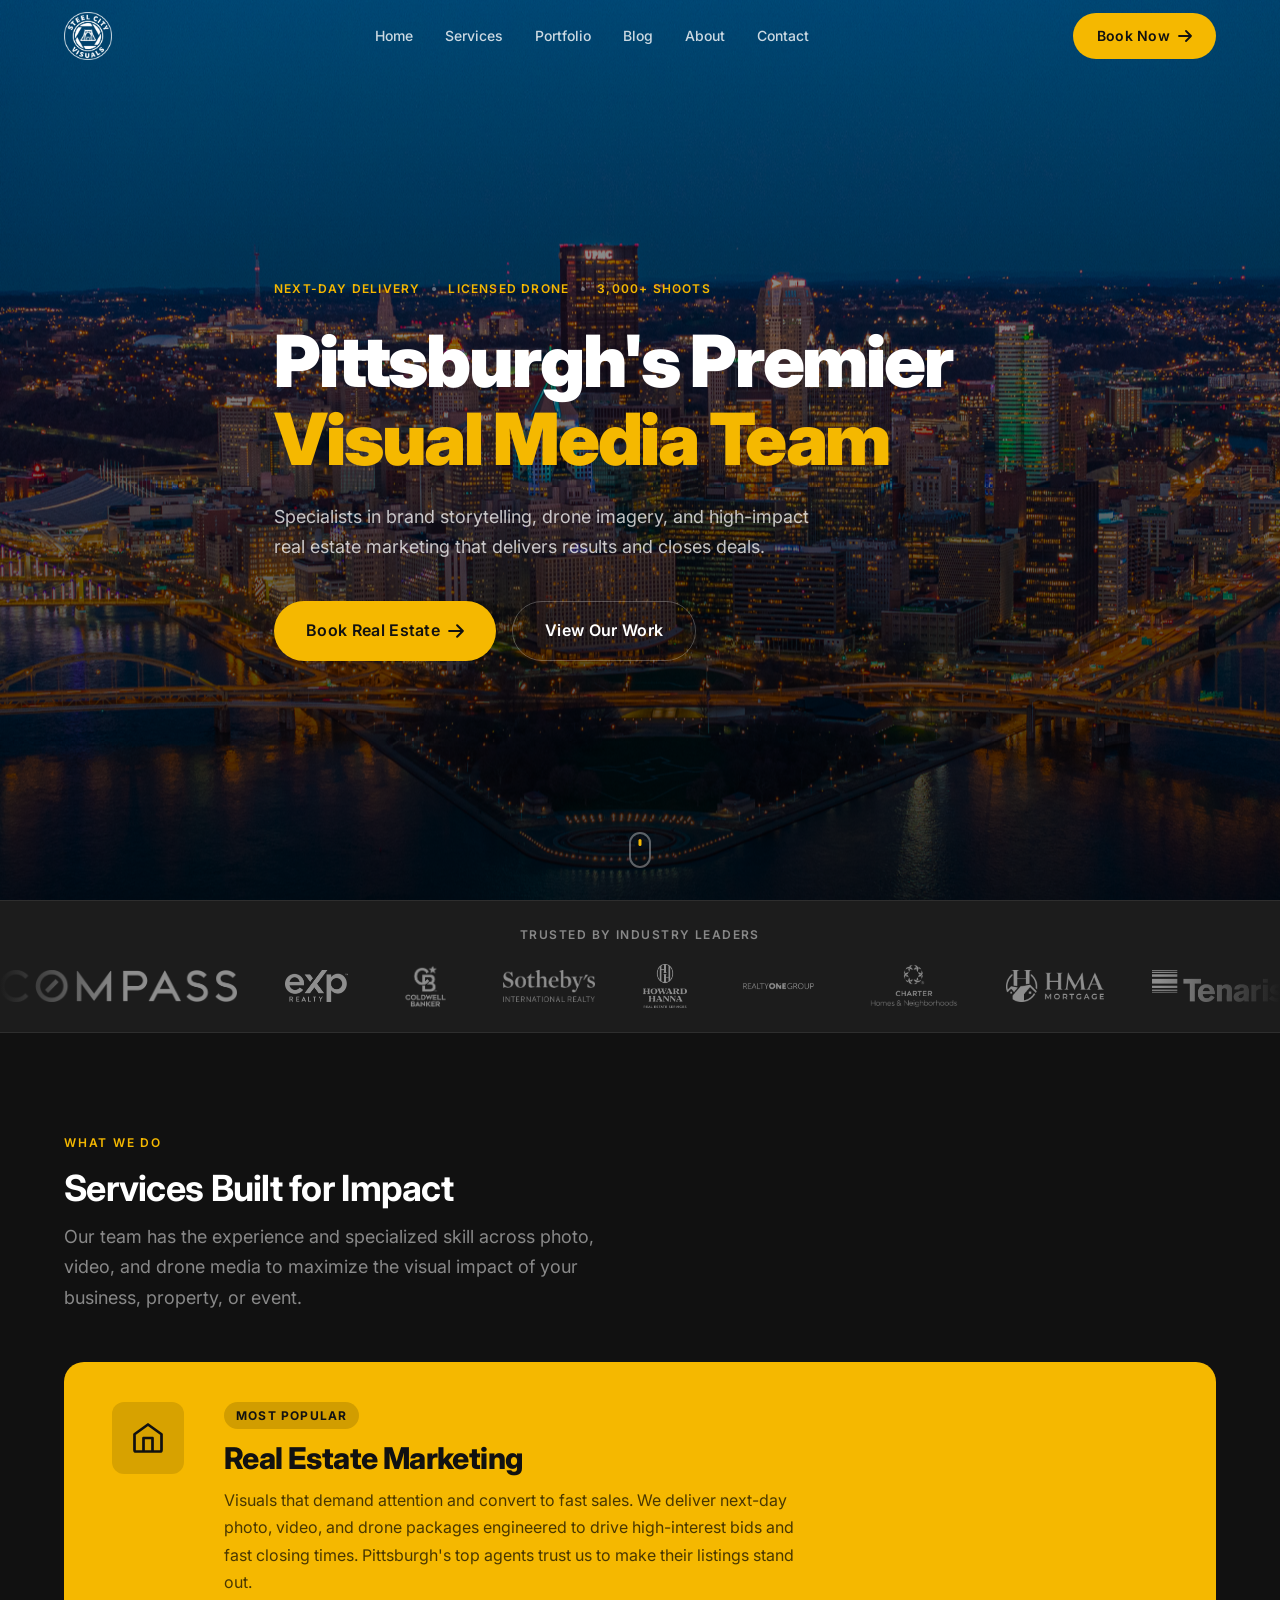
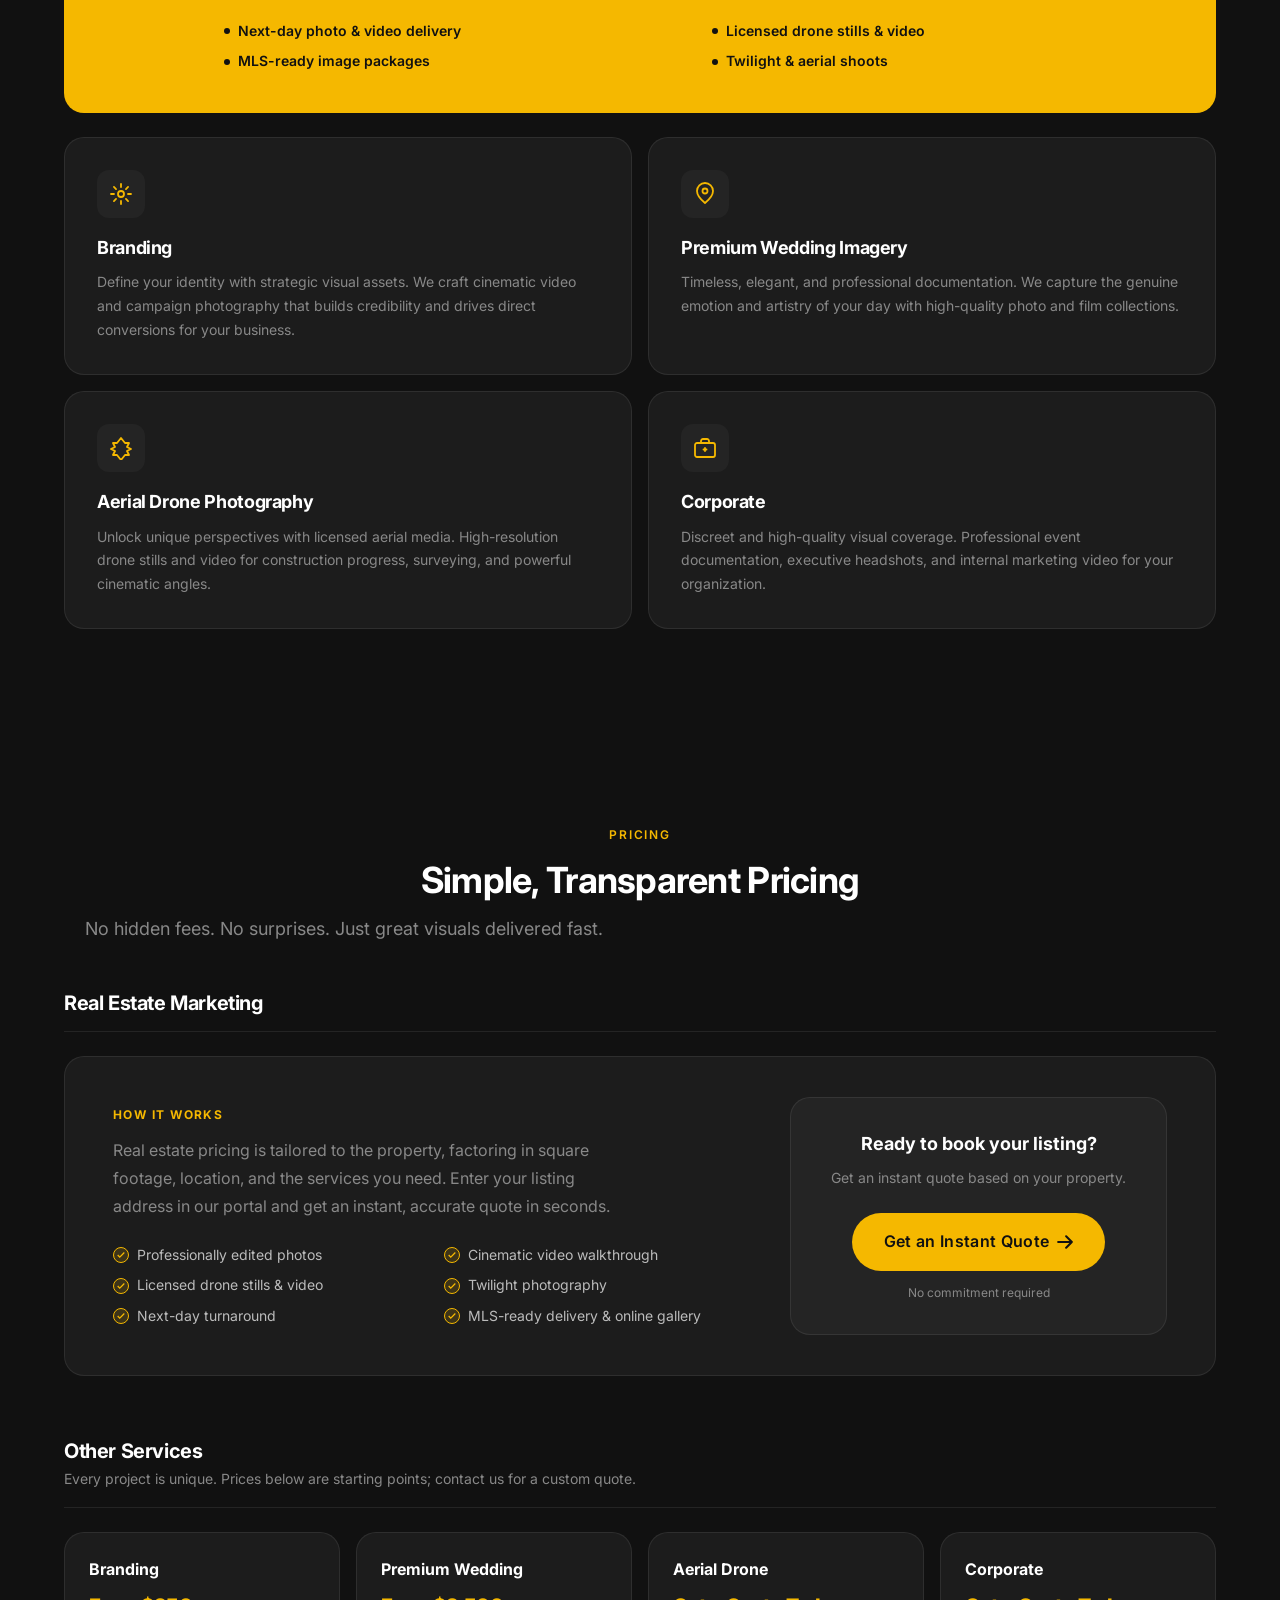
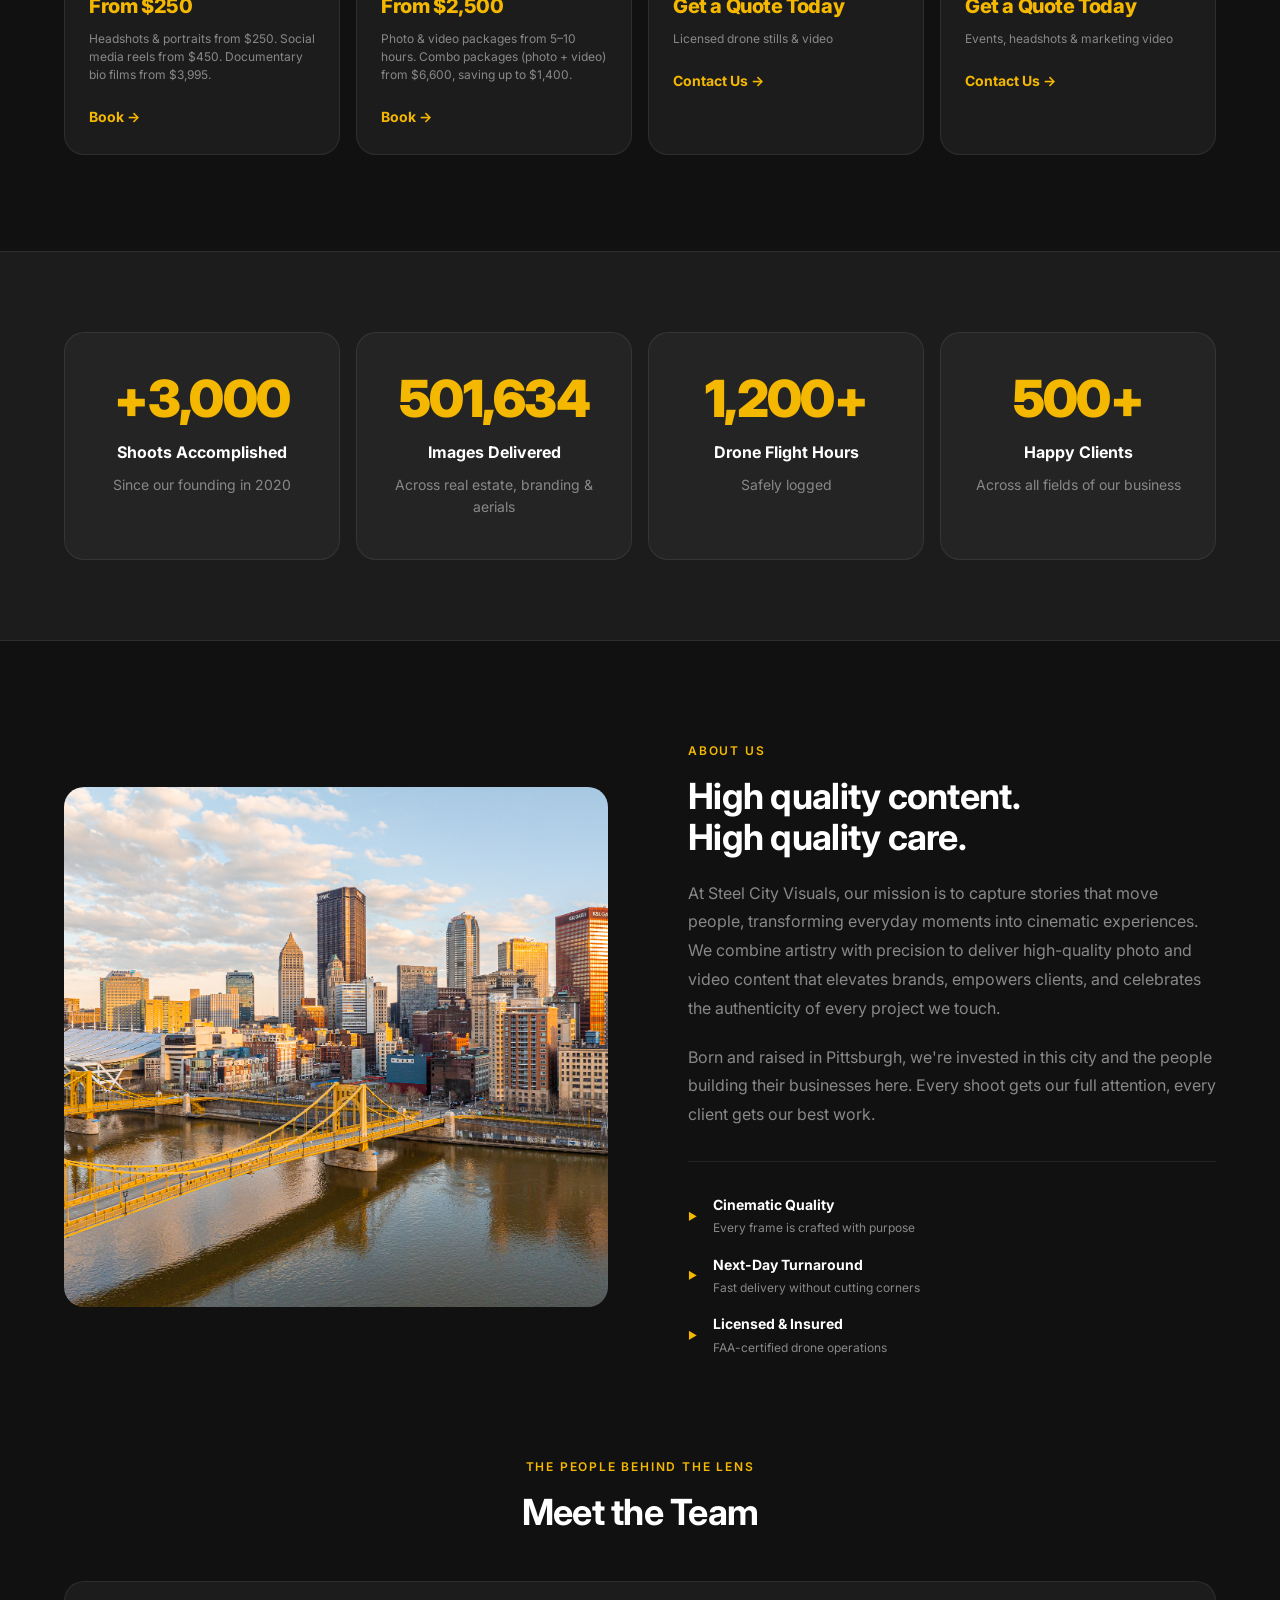
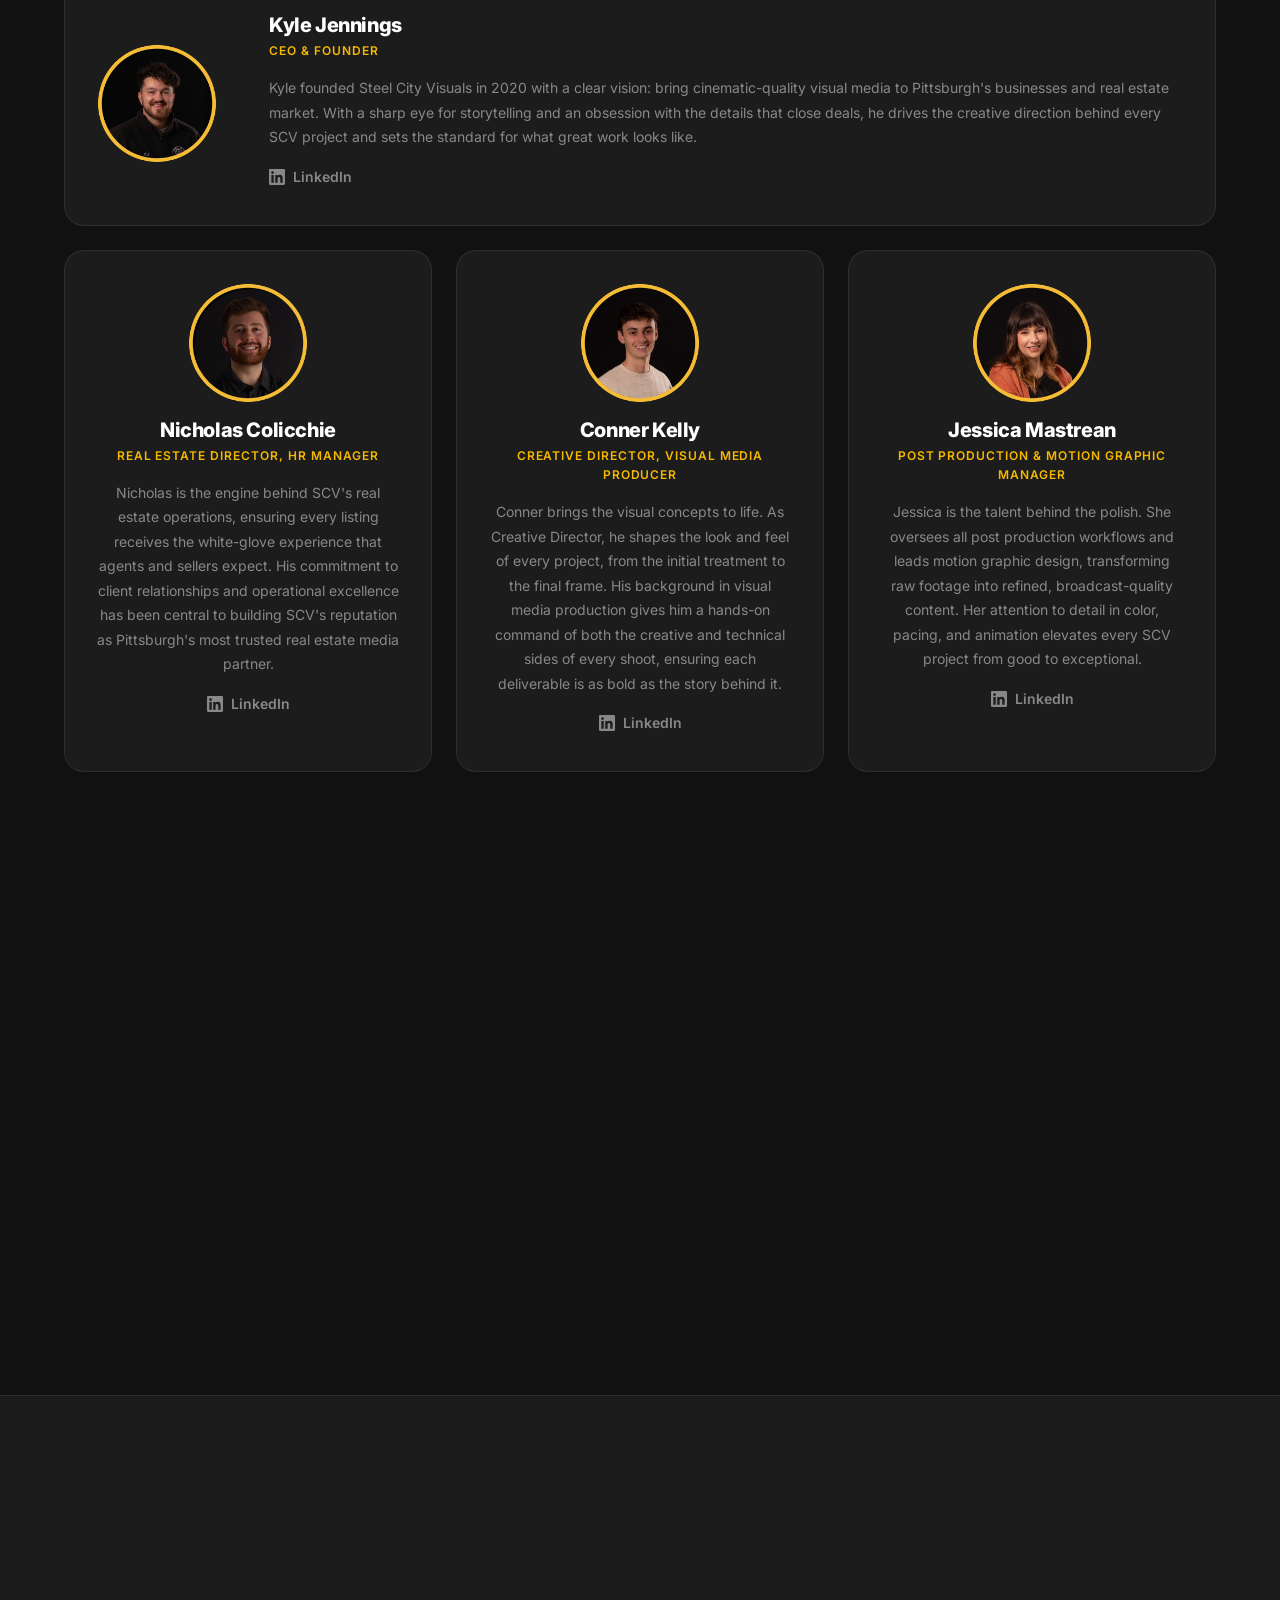
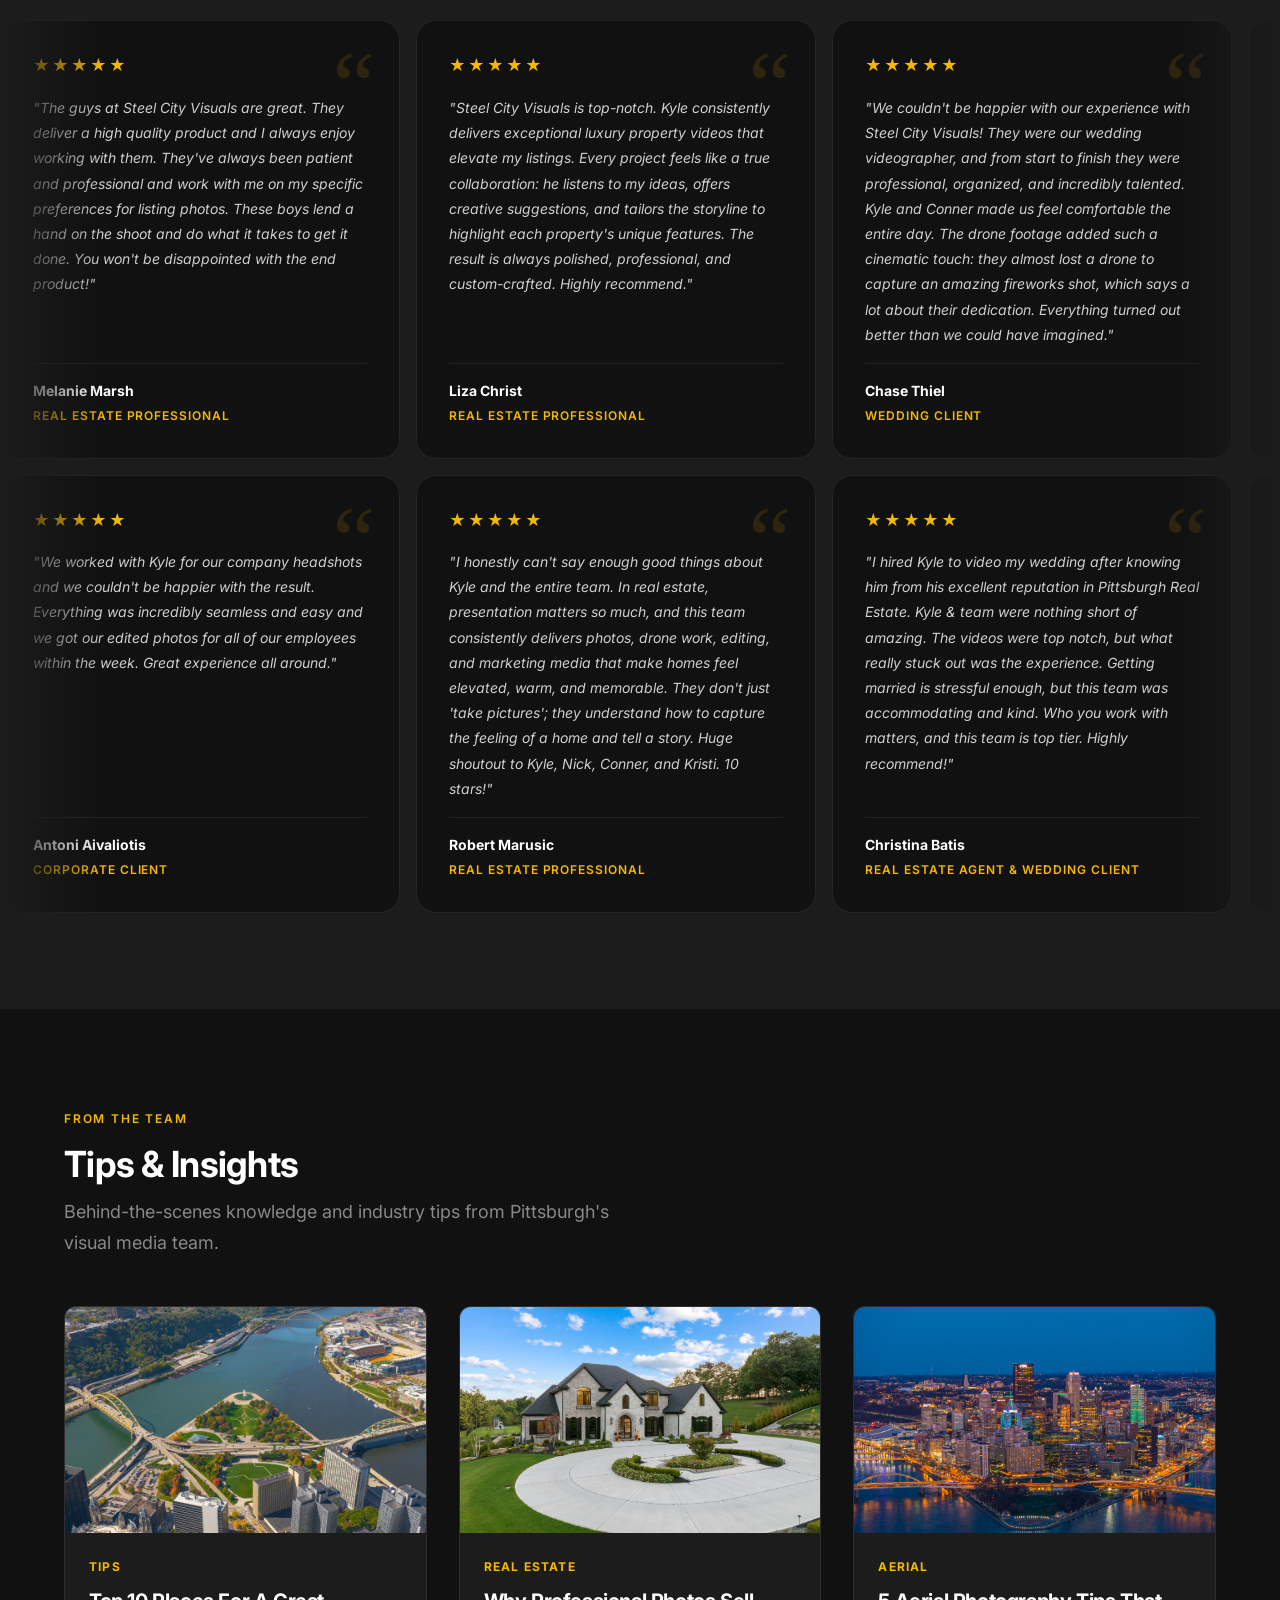
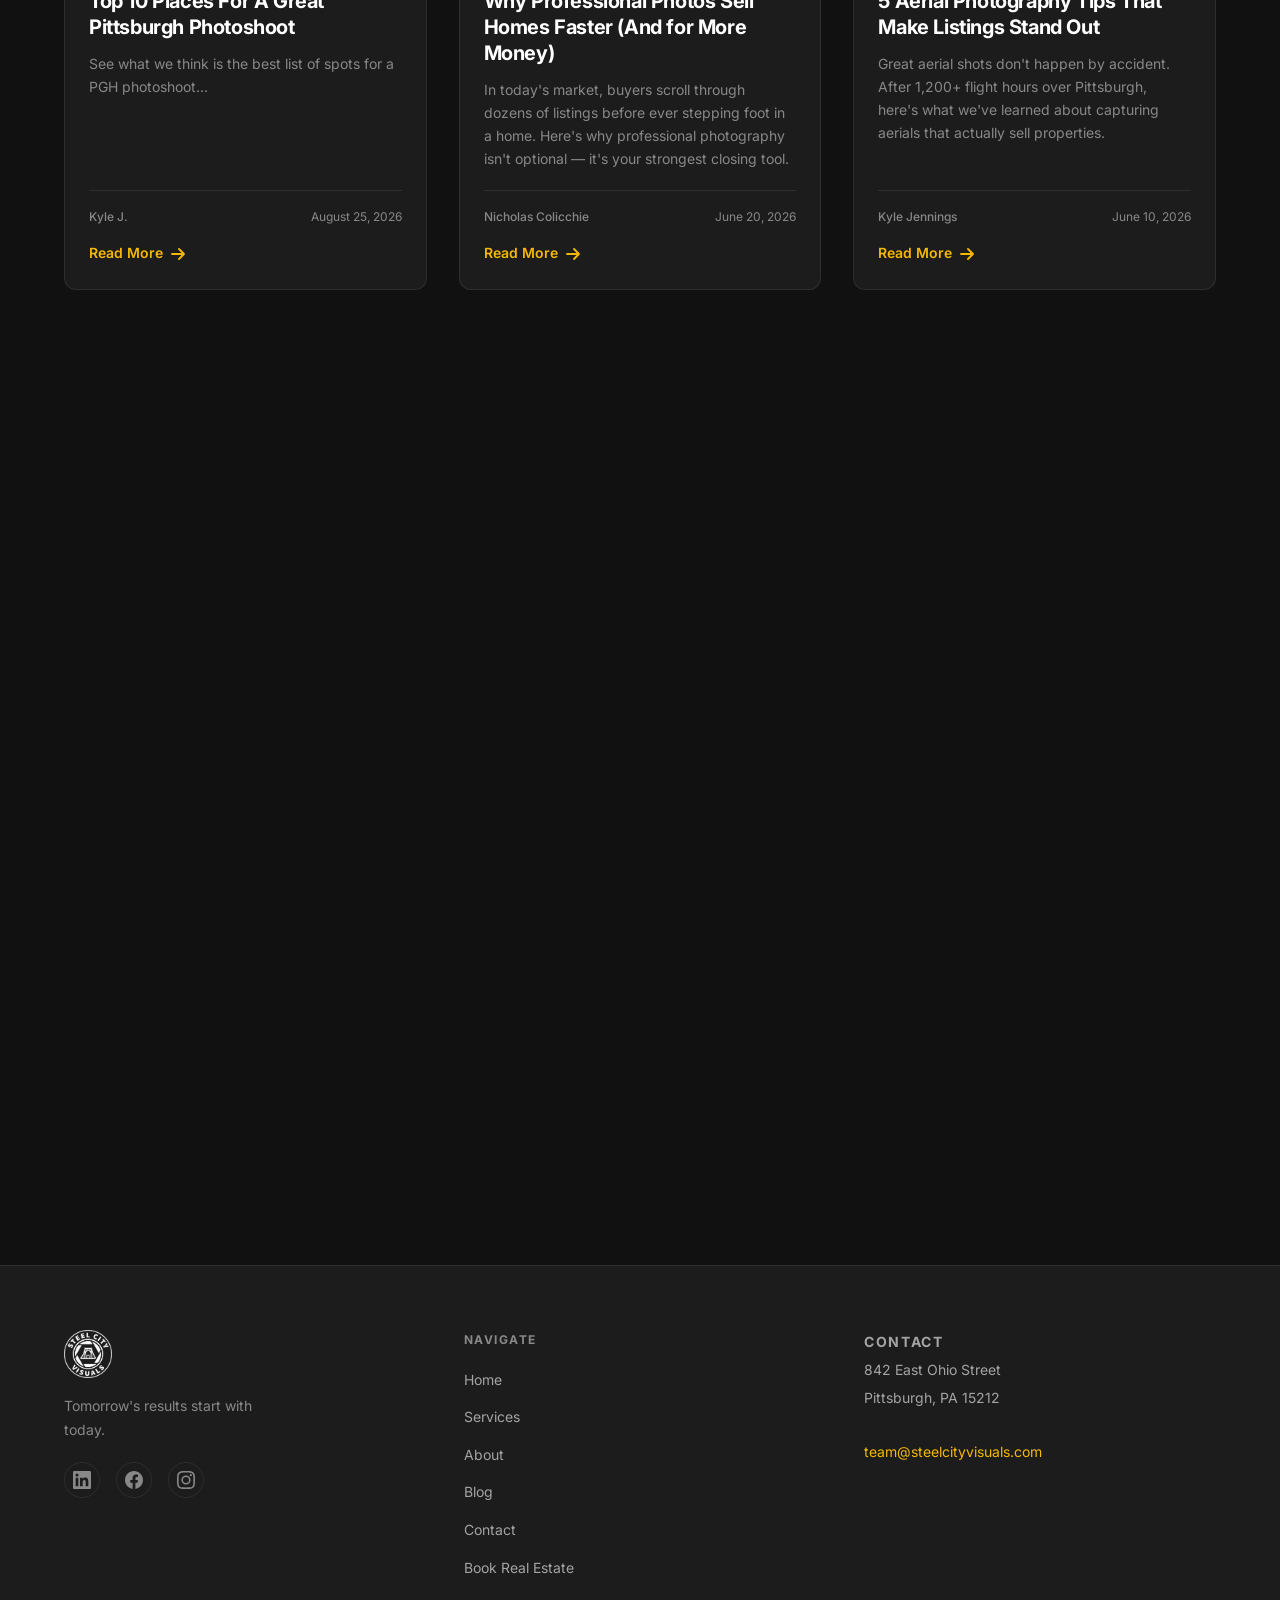
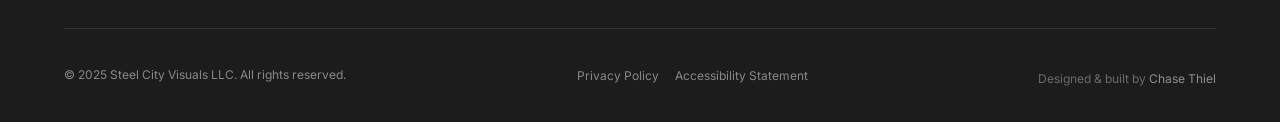
==== commit c974aa57: "Added Calissa to webiste and removed emdashes" ====
--- a/index.html
+++ b/index.html
@@ -3,7 +3,7 @@
 <head>
   <meta charset="UTF-8" />
   <meta name="viewport" content="width=device-width, initial-scale=1.0" />
-  <title>Steel City Visuals — Pittsburgh's Premier Visual Media Team</title>
+  <title>Steel City Visuals: Pittsburgh's Premier Visual Media Team</title>
   <meta name="description" content="Specialists in brand storytelling, drone imagery, and high-impact real estate marketing. Serving Pittsburgh and surrounding areas." />
   <link rel="icon" type="image/png" href="assets/images/brand/favicon.png" />
 
@@ -95,7 +95,7 @@
 
         <p class="hero__sub reveal reveal-delay-2">
           Specialists in brand storytelling, drone imagery, and high-impact<br class="hero__br" />
-          real estate marketing — delivering results that close deals.
+          real estate marketing that delivers results and closes deals.
         </p>
 
         <div class="hero__ctas reveal reveal-delay-3">
@@ -258,7 +258,7 @@
         <div class="pricing__re-block reveal">
           <div class="pricing__re-left">
             <div class="pricing__re-label">How it works</div>
-            <p class="pricing__re-desc">Real estate pricing is tailored to the property — factoring in square footage, location, and the services you need. Enter your listing address in our portal and get an instant, accurate quote in seconds.</p>
+            <p class="pricing__re-desc">Real estate pricing is tailored to the property, factoring in square footage, location, and the services you need. Enter your listing address in our portal and get an instant, accurate quote in seconds.</p>
             <ul class="pricing__re-includes">
               <li>Professionally edited photos</li>
               <li>Cinematic video walkthrough</li>
@@ -313,7 +313,7 @@
         <!-- Other services -->
         <div class="pricing__category reveal">
           <h3 class="pricing__category-title">Other Services</h3>
-          <p class="pricing__category-sub">Every project is unique. Prices below are starting points — contact us for a custom quote.</p>
+          <p class="pricing__category-sub">Every project is unique. Prices below are starting points; contact us for a custom quote.</p>
         </div>
 
         <div class="pricing__other reveal">
@@ -328,7 +328,7 @@
           <div class="pricing__other-card reveal reveal-delay-2">
             <div class="pricing__other-name">Premium Wedding</div>
             <div class="pricing__other-price">From $2,500</div>
-            <div class="pricing__other-desc">Photo &amp; video packages from 5–10 hours. Combo packages (photo + video) from $6,600 — save up to $1,400.</div>
+            <div class="pricing__other-desc">Photo &amp; video packages from 5–10 hours. Combo packages (photo + video) from $6,600, saving up to $1,400.</div>
             <a href="https://portal.steelcityvisuals.com/book/wedding/project" target="_blank" rel="noopener" class="pricing__other-link">Book →</a>
           </div>
 
@@ -405,7 +405,7 @@
           <div class="about__content reveal reveal-delay-1">
             <span class="section-label">About Us</span>
             <h2 class="section-title">High quality content.<br />High quality care.</h2>
-            <p class="about__body">At Steel City Visuals, our mission is to capture stories that move people — transforming everyday moments into cinematic experiences. We combine artistry with precision to deliver high-quality photo and video content that elevates brands, empowers clients, and celebrates the authenticity of every project we touch.</p>
+            <p class="about__body">At Steel City Visuals, our mission is to capture stories that move people, transforming everyday moments into cinematic experiences. We combine artistry with precision to deliver high-quality photo and video content that elevates brands, empowers clients, and celebrates the authenticity of every project we touch.</p>
             <p class="about__body">Born and raised in Pittsburgh, we're invested in this city and the people building their businesses here. Every shoot gets our full attention, every client gets our best work.</p>
             <div class="about__pillars">
               <div class="about__pillar">
@@ -440,24 +440,26 @@
             <h2 class="section-title">Meet the Team</h2>
           </div>
 
-          <div class="team__grid">
-
-            <div class="team__card reveal reveal-delay-1">
+          <div class="team__featured reveal reveal-delay-1">
+            <div class="team__card team__card--featured">
               <div class="team__photo-wrap">
                 <img src="assets/images/team/kyle-jennings.png" alt="Kyle Jennings" class="team__photo" />
               </div>
               <div class="team__info">
                 <h3 class="team__name">Kyle Jennings</h3>
                 <div class="team__title">CEO &amp; Founder</div>
-                <p class="team__bio">Kyle founded Steel City Visuals in 2020 with a clear vision — bring cinematic-quality visual media to Pittsburgh's businesses and real estate market. With a sharp eye for storytelling and an obsession with the details that close deals, he drives the creative direction behind every SCV project and sets the standard for what great work looks like.</p>
+                <p class="team__bio">Kyle founded Steel City Visuals in 2020 with a clear vision: bring cinematic-quality visual media to Pittsburgh's businesses and real estate market. With a sharp eye for storytelling and an obsession with the details that close deals, he drives the creative direction behind every SCV project and sets the standard for what great work looks like.</p>
                 <a href="https://www.linkedin.com/in/kyle-scot-jennings/" target="_blank" rel="noopener" class="team__linkedin" aria-label="Kyle Jennings on LinkedIn">
                   <svg width="16" height="16" viewBox="0 0 24 24" fill="currentColor" aria-hidden="true"><path d="M20.447 20.452h-3.554v-5.569c0-1.328-.027-3.037-1.852-3.037-1.853 0-2.136 1.445-2.136 2.939v5.667H9.351V9h3.414v1.561h.046c.477-.9 1.637-1.85 3.37-1.85 3.601 0 4.267 2.37 4.267 5.455v6.286zM5.337 7.433a2.062 2.062 0 0 1-2.063-2.065 2.064 2.064 0 1 1 2.063 2.065zm1.782 13.019H3.555V9h3.564v11.452zM22.225 0H1.771C.792 0 0 .774 0 1.729v20.542C0 23.227.792 24 1.771 24h20.451C23.2 24 24 23.227 24 22.271V1.729C24 .774 23.2 0 22.222 0h.003z"/></svg>
                   LinkedIn
                 </a>
               </div>
             </div>
-
-            <div class="team__card reveal reveal-delay-2">
+          </div>
+
+          <div class="team__grid">
+
+            <div class="team__card team__card--grid reveal reveal-delay-1">
               <div class="team__photo-wrap">
                 <img src="assets/images/team/nick-colicchie.png" alt="Nicholas Colicchie" class="team__photo" />
               </div>
@@ -472,14 +474,14 @@
               </div>
             </div>
 
-            <div class="team__card reveal reveal-delay-3">
+            <div class="team__card team__card--grid reveal reveal-delay-2">
               <div class="team__photo-wrap">
                 <img src="assets/images/team/conner-kelly.png" alt="Conner Kelly" class="team__photo" />
               </div>
               <div class="team__info">
                 <h3 class="team__name">Conner Kelly</h3>
                 <div class="team__title">Creative Director, Visual Media Producer</div>
-                <p class="team__bio">Conner brings the visual concepts to life. As Creative Director, he shapes the look and feel of every project — from the initial treatment to the final frame. His background in visual media production gives him a hands-on command of both the creative and technical sides of every shoot, ensuring each deliverable is as bold as the story behind it.</p>
+                <p class="team__bio">Conner brings the visual concepts to life. As Creative Director, he shapes the look and feel of every project, from the initial treatment to the final frame. His background in visual media production gives him a hands-on command of both the creative and technical sides of every shoot, ensuring each deliverable is as bold as the story behind it.</p>
                 <a href="https://www.linkedin.com/in/connerkelly24/" target="_blank" rel="noopener" class="team__linkedin" aria-label="Conner Kelly on LinkedIn">
                   <svg width="16" height="16" viewBox="0 0 24 24" fill="currentColor" aria-hidden="true"><path d="M20.447 20.452h-3.554v-5.569c0-1.328-.027-3.037-1.852-3.037-1.853 0-2.136 1.445-2.136 2.939v5.667H9.351V9h3.414v1.561h.046c.477-.9 1.637-1.85 3.37-1.85 3.601 0 4.267 2.37 4.267 5.455v6.286zM5.337 7.433a2.062 2.062 0 0 1-2.063-2.065 2.064 2.064 0 1 1 2.063 2.065zm1.782 13.019H3.555V9h3.564v11.452zM22.225 0H1.771C.792 0 0 .774 0 1.729v20.542C0 23.227.792 24 1.771 24h20.451C23.2 24 24 23.227 24 22.271V1.729C24 .774 23.2 0 22.222 0h.003z"/></svg>
                   LinkedIn
@@ -487,7 +489,7 @@
               </div>
             </div>
 
-            <div class="team__card reveal reveal-delay-4">
+            <div class="team__card team__card--grid reveal reveal-delay-3">
               <div class="team__photo-wrap">
                 <img src="assets/images/team/jessica-mastrean.png" alt="Jessica Mastrean" class="team__photo" />
               </div>
@@ -502,14 +504,14 @@
               </div>
             </div>
 
-            <div class="team__card reveal reveal-delay-1">
+            <div class="team__card team__card--grid reveal reveal-delay-4">
               <div class="team__photo-wrap">
                 <img src="assets/images/team/jade-fuccaro.png" alt="Jade Fuccaro" class="team__photo" />
               </div>
               <div class="team__info">
                 <h3 class="team__name">Jade Fuccaro</h3>
                 <div class="team__title">Graphic Design Specialist</div>
-                <p class="team__bio">Jade is SCV's design eye — crafting the visual assets, brand materials, and graphics that keep every client's identity sharp and consistent. From print to digital, she brings a refined aesthetic sensibility that complements SCV's photography and video work with cohesive, on-brand design.</p>
+                <p class="team__bio">Jade is SCV's design eye, crafting the visual assets, brand materials, and graphics that keep every client's identity sharp and consistent. From print to digital, she brings a refined aesthetic sensibility that complements SCV's photography and video work with cohesive, on-brand design.</p>
                 <a href="https://www.linkedin.com/in/jadefuccaro/" target="_blank" rel="noopener" class="team__linkedin" aria-label="Jade Fuccaro on LinkedIn">
                   <svg width="16" height="16" viewBox="0 0 24 24" fill="currentColor" aria-hidden="true"><path d="M20.447 20.452h-3.554v-5.569c0-1.328-.027-3.037-1.852-3.037-1.853 0-2.136 1.445-2.136 2.939v5.667H9.351V9h3.414v1.561h.046c.477-.9 1.637-1.85 3.37-1.85 3.601 0 4.267 2.37 4.267 5.455v6.286zM5.337 7.433a2.062 2.062 0 0 1-2.063-2.065 2.064 2.064 0 1 1 2.063 2.065zm1.782 13.019H3.555V9h3.564v11.452zM22.225 0H1.771C.792 0 0 .774 0 1.729v20.542C0 23.227.792 24 1.771 24h20.451C23.2 24 24 23.227 24 22.271V1.729C24 .774 23.2 0 22.222 0h.003z"/></svg>
                   LinkedIn
@@ -517,7 +519,7 @@
               </div>
             </div>
 
-            <div class="team__card reveal reveal-delay-2">
+            <div class="team__card team__card--grid reveal reveal-delay-1">
               <div class="team__photo-wrap">
                 <img src="assets/images/team/kristi-sipes.png" alt="Kristi Sipes" class="team__photo" />
               </div>
@@ -532,6 +534,17 @@
               </div>
             </div>
 
+            <div class="team__card team__card--grid reveal reveal-delay-2">
+              <div class="team__photo-wrap">
+                <img src="assets/images/team/calissa-holder.png" alt="Calissa Holder" class="team__photo" />
+              </div>
+              <div class="team__info">
+                <h3 class="team__name">Calissa Holder</h3>
+                <div class="team__title">Marketing Coordinator</div>
+                <p class="team__bio">Calissa keeps SCV's brand consistent and visible across every channel, from social scheduling to email campaigns and client-facing materials. She works closely with the creative team to turn finished shoots into content that connects, helping Steel City Visuals stay top of mind with clients across Pittsburgh.</p>
+              </div>
+            </div>
+
           </div>
         </div>
 
@@ -564,7 +577,7 @@
 
           <div class="testimonials__card">
             <div class="testimonials__stars" aria-label="5 out of 5 stars">★★★★★</div>
-            <blockquote class="testimonials__quote">"Steel City Visuals is top-notch. Kyle consistently delivers exceptional luxury property videos that elevate my listings. Every project feels like a true collaboration — he listens to my ideas, offers creative suggestions, and tailors the storyline to highlight each property's unique features. The result is always polished, professional, and custom-crafted. Highly recommend."</blockquote>
+            <blockquote class="testimonials__quote">"Steel City Visuals is top-notch. Kyle consistently delivers exceptional luxury property videos that elevate my listings. Every project feels like a true collaboration: he listens to my ideas, offers creative suggestions, and tailors the storyline to highlight each property's unique features. The result is always polished, professional, and custom-crafted. Highly recommend."</blockquote>
             <div class="testimonials__author">
               <div class="testimonials__name">Liza Christ</div>
               <div class="testimonials__role">Real Estate Professional</div>
@@ -573,7 +586,7 @@
 
           <div class="testimonials__card">
             <div class="testimonials__stars" aria-label="5 out of 5 stars">★★★★★</div>
-            <blockquote class="testimonials__quote">"We couldn't be happier with our experience with Steel City Visuals! They were our wedding videographer, and from start to finish they were professional, organized, and incredibly talented. Kyle and Conner made us feel comfortable the entire day. The drone footage added such a cinematic touch — they almost lost a drone to capture an amazing fireworks shot, which says a lot about their dedication. Everything turned out better than we could have imagined."</blockquote>
+            <blockquote class="testimonials__quote">"We couldn't be happier with our experience with Steel City Visuals! They were our wedding videographer, and from start to finish they were professional, organized, and incredibly talented. Kyle and Conner made us feel comfortable the entire day. The drone footage added such a cinematic touch: they almost lost a drone to capture an amazing fireworks shot, which says a lot about their dedication. Everything turned out better than we could have imagined."</blockquote>
             <div class="testimonials__author">
               <div class="testimonials__name">Chase Thiel</div>
               <div class="testimonials__role">Wedding Client</div>
@@ -601,7 +614,7 @@
 
           <div class="testimonials__card" aria-hidden="true">
             <div class="testimonials__stars">★★★★★</div>
-            <blockquote class="testimonials__quote">"Steel City Visuals is top-notch. Kyle consistently delivers exceptional luxury property videos that elevate my listings. Every project feels like a true collaboration — he listens to my ideas, offers creative suggestions, and tailors the storyline to highlight each property's unique features. The result is always polished, professional, and custom-crafted. Highly recommend."</blockquote>
+            <blockquote class="testimonials__quote">"Steel City Visuals is top-notch. Kyle consistently delivers exceptional luxury property videos that elevate my listings. Every project feels like a true collaboration: he listens to my ideas, offers creative suggestions, and tailors the storyline to highlight each property's unique features. The result is always polished, professional, and custom-crafted. Highly recommend."</blockquote>
             <div class="testimonials__author">
               <div class="testimonials__name">Liza Christ</div>
               <div class="testimonials__role">Real Estate Professional</div>
@@ -610,7 +623,7 @@
 
           <div class="testimonials__card" aria-hidden="true">
             <div class="testimonials__stars">★★★★★</div>
-            <blockquote class="testimonials__quote">"We couldn't be happier with our experience with Steel City Visuals! They were our wedding videographer, and from start to finish they were professional, organized, and incredibly talented. Kyle and Conner made us feel comfortable the entire day. The drone footage added such a cinematic touch — they almost lost a drone to capture an amazing fireworks shot, which says a lot about their dedication. Everything turned out better than we could have imagined."</blockquote>
+            <blockquote class="testimonials__quote">"We couldn't be happier with our experience with Steel City Visuals! They were our wedding videographer, and from start to finish they were professional, organized, and incredibly talented. Kyle and Conner made us feel comfortable the entire day. The drone footage added such a cinematic touch: they almost lost a drone to capture an amazing fireworks shot, which says a lot about their dedication. Everything turned out better than we could have imagined."</blockquote>
             <div class="testimonials__author">
               <div class="testimonials__name">Chase Thiel</div>
               <div class="testimonials__role">Wedding Client</div>
@@ -642,7 +655,7 @@
 
           <div class="testimonials__card">
             <div class="testimonials__stars" aria-label="5 out of 5 stars">★★★★★</div>
-            <blockquote class="testimonials__quote">"I honestly can't say enough good things about Kyle and the entire team. In real estate, presentation matters so much, and this team consistently delivers photos, drone work, editing, and marketing media that make homes feel elevated, warm, and memorable. They don't just 'take pictures' — they understand how to capture the feeling of a home and tell a story. Huge shoutout to Kyle, Nick, Conner, and Kristi. 10 stars!"</blockquote>
+            <blockquote class="testimonials__quote">"I honestly can't say enough good things about Kyle and the entire team. In real estate, presentation matters so much, and this team consistently delivers photos, drone work, editing, and marketing media that make homes feel elevated, warm, and memorable. They don't just 'take pictures'; they understand how to capture the feeling of a home and tell a story. Huge shoutout to Kyle, Nick, Conner, and Kristi. 10 stars!"</blockquote>
             <div class="testimonials__author">
               <div class="testimonials__name">Robert Marusic</div>
               <div class="testimonials__role">Real Estate Professional</div>
@@ -651,7 +664,7 @@
 
           <div class="testimonials__card">
             <div class="testimonials__stars" aria-label="5 out of 5 stars">★★★★★</div>
-            <blockquote class="testimonials__quote">"I hired Kyle to video my wedding after knowing him from his excellent reputation in Pittsburgh Real Estate. Kyle &amp; team were nothing short of amazing. The videos were top notch, but what really stuck out was the experience. Getting married is stressful enough, but this team was accommodating and kind. Who you work with matters — and this team is top tier. Highly recommend!"</blockquote>
+            <blockquote class="testimonials__quote">"I hired Kyle to video my wedding after knowing him from his excellent reputation in Pittsburgh Real Estate. Kyle &amp; team were nothing short of amazing. The videos were top notch, but what really stuck out was the experience. Getting married is stressful enough, but this team was accommodating and kind. Who you work with matters, and this team is top tier. Highly recommend!"</blockquote>
             <div class="testimonials__author">
               <div class="testimonials__name">Christina Batis</div>
               <div class="testimonials__role">Real Estate Agent &amp; Wedding Client</div>
@@ -679,7 +692,7 @@
 
           <div class="testimonials__card" aria-hidden="true">
             <div class="testimonials__stars">★★★★★</div>
-            <blockquote class="testimonials__quote">"I honestly can't say enough good things about Kyle and the entire team. In real estate, presentation matters so much, and this team consistently delivers photos, drone work, editing, and marketing media that make homes feel elevated, warm, and memorable. They don't just 'take pictures' — they understand how to capture the feeling of a home and tell a story. Huge shoutout to Kyle, Nick, Conner, and Kristi. 10 stars!"</blockquote>
+            <blockquote class="testimonials__quote">"I honestly can't say enough good things about Kyle and the entire team. In real estate, presentation matters so much, and this team consistently delivers photos, drone work, editing, and marketing media that make homes feel elevated, warm, and memorable. They don't just 'take pictures'; they understand how to capture the feeling of a home and tell a story. Huge shoutout to Kyle, Nick, Conner, and Kristi. 10 stars!"</blockquote>
             <div class="testimonials__author">
               <div class="testimonials__name">Robert Marusic</div>
               <div class="testimonials__role">Real Estate Professional</div>
@@ -688,7 +701,7 @@
 
           <div class="testimonials__card" aria-hidden="true">
             <div class="testimonials__stars">★★★★★</div>
-            <blockquote class="testimonials__quote">"I hired Kyle to video my wedding after knowing him from his excellent reputation in Pittsburgh Real Estate. Kyle &amp; team were nothing short of amazing. The videos were top notch, but what really stuck out was the experience. Getting married is stressful enough, but this team was accommodating and kind. Who you work with matters — and this team is top tier. Highly recommend!"</blockquote>
+            <blockquote class="testimonials__quote">"I hired Kyle to video my wedding after knowing him from his excellent reputation in Pittsburgh Real Estate. Kyle &amp; team were nothing short of amazing. The videos were top notch, but what really stuck out was the experience. Getting married is stressful enough, but this team was accommodating and kind. Who you work with matters, and this team is top tier. Highly recommend!"</blockquote>
             <div class="testimonials__author">
               <div class="testimonials__name">Christina Batis</div>
               <div class="testimonials__role">Real Estate Agent &amp; Wedding Client</div>
@@ -846,7 +859,7 @@
                 <path d="M8 12l3 3 5-5" stroke="currentColor" stroke-width="1.8" stroke-linecap="round" stroke-linejoin="round"/>
               </svg>
               <h3>Message Sent!</h3>
-              <p>Thanks for reaching out — we'll get back to you within one business day.</p>
+              <p>Thanks for reaching out. We'll get back to you within one business day.</p>
             </div>
           </div>
 
--- a/css/components.css
+++ b/css/components.css
@@ -986,17 +986,17 @@
   margin-bottom: 0;
 }
 
+.team__featured {
+  margin-bottom: var(--space-6);
+}
+
 .team__grid {
   display: grid;
-  grid-template-columns: repeat(2, 1fr);
+  grid-template-columns: repeat(3, 1fr);
   gap: var(--space-6);
 }
 
 .team__card {
-  display: grid;
-  grid-template-columns: 140px 1fr;
-  gap: var(--space-8);
-  align-items: start;
   background: var(--color-surface);
   border: 1px solid var(--color-border);
   border-radius: var(--radius-lg);
@@ -1008,6 +1008,28 @@
   border-color: var(--color-accent);
 }
 
+.team__card--featured {
+  display: grid;
+  grid-template-columns: 140px 1fr;
+  gap: var(--space-8);
+  align-items: center;
+}
+
+.team__card--grid {
+  display: flex;
+  flex-direction: column;
+  align-items: center;
+  text-align: center;
+}
+
+.team__card--grid .team__photo-wrap {
+  margin-bottom: var(--space-4);
+}
+
+.team__card--grid .team__linkedin {
+  justify-content: center;
+}
+
 .team__photo-wrap {
   flex-shrink: 0;
 }
@@ -1077,14 +1099,26 @@
   }
 
   .team__grid {
+    grid-template-columns: repeat(2, 1fr);
+  }
+}
+
+@media (max-width: 600px) {
+  .team__grid {
     grid-template-columns: 1fr;
   }
-}
-
-@media (max-width: 600px) {
-  .team__card {
+
+  .team__card--featured {
     grid-template-columns: 1fr;
     text-align: center;
+  }
+
+  .team__card--featured .team__photo-wrap {
+    margin: 0 auto var(--space-4);
+  }
+
+  .team__card--featured .team__linkedin {
+    justify-content: center;
   }
 
   .team__photo {
